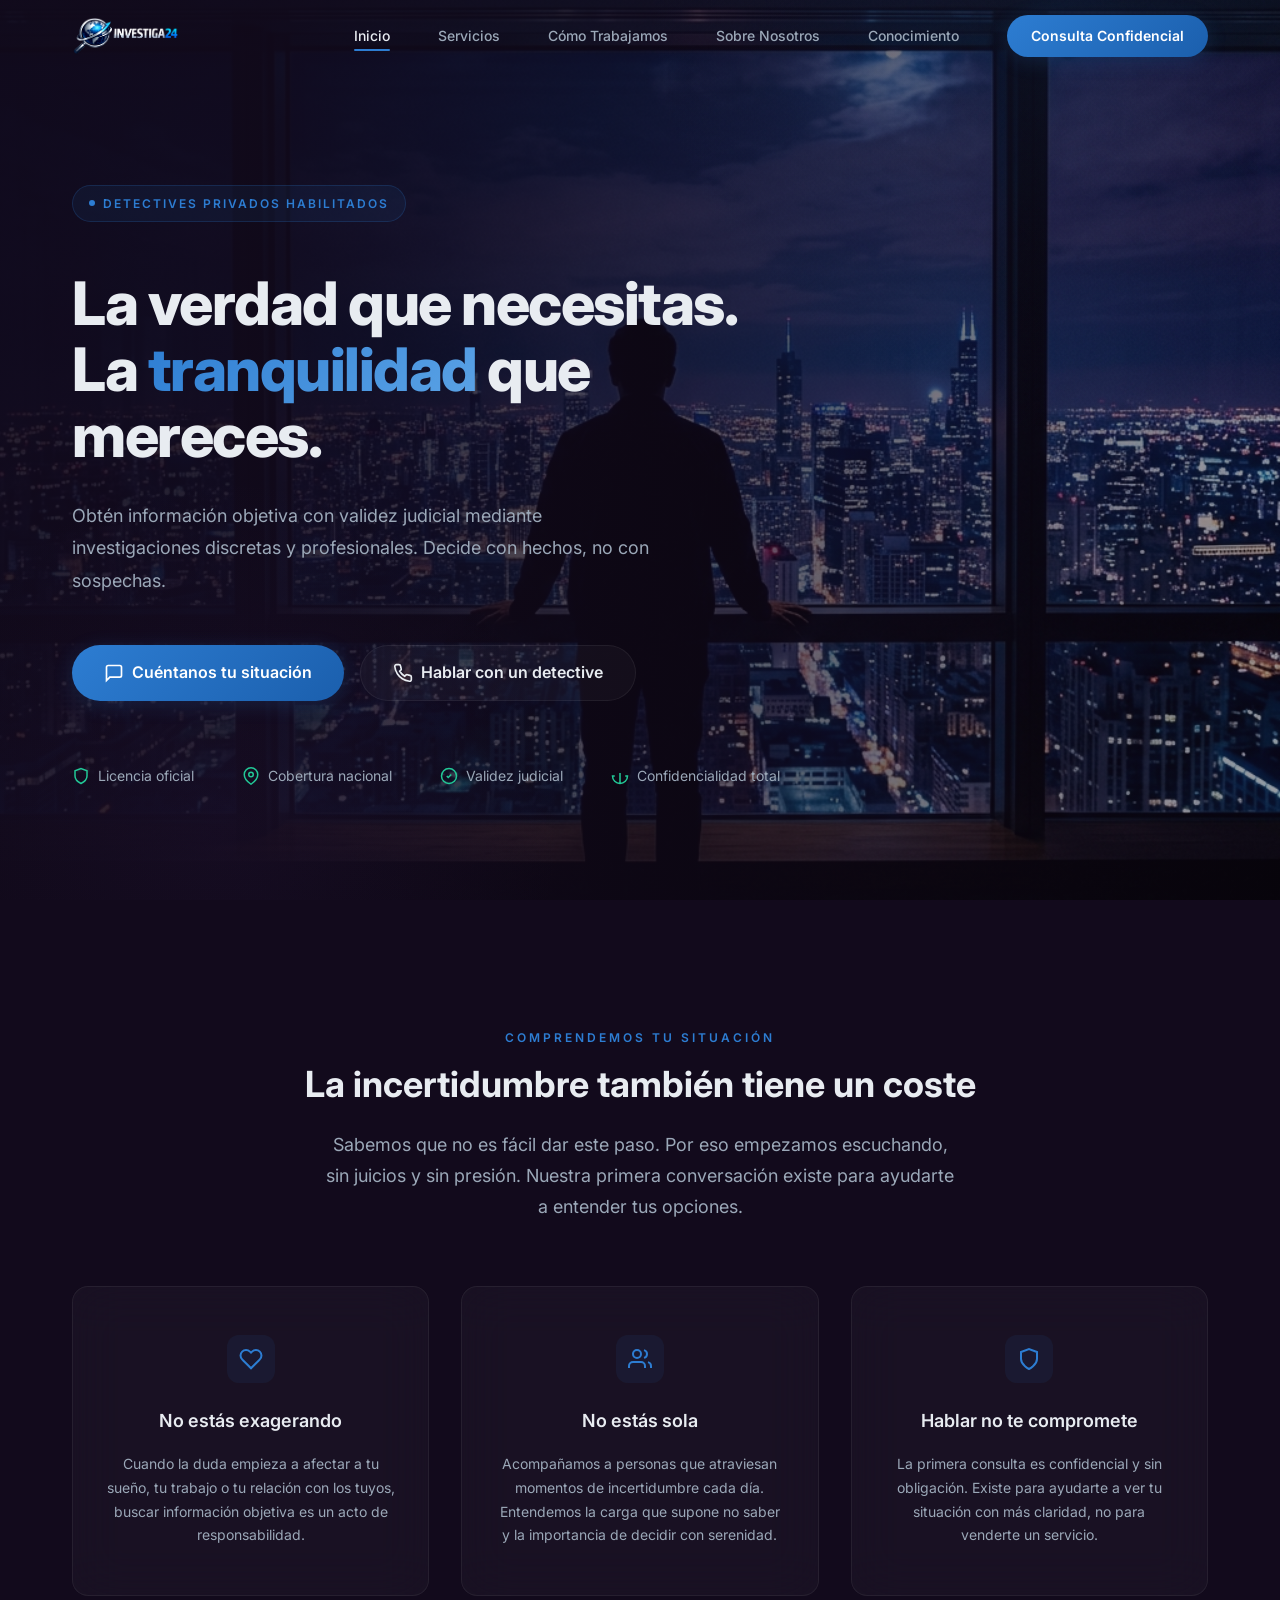
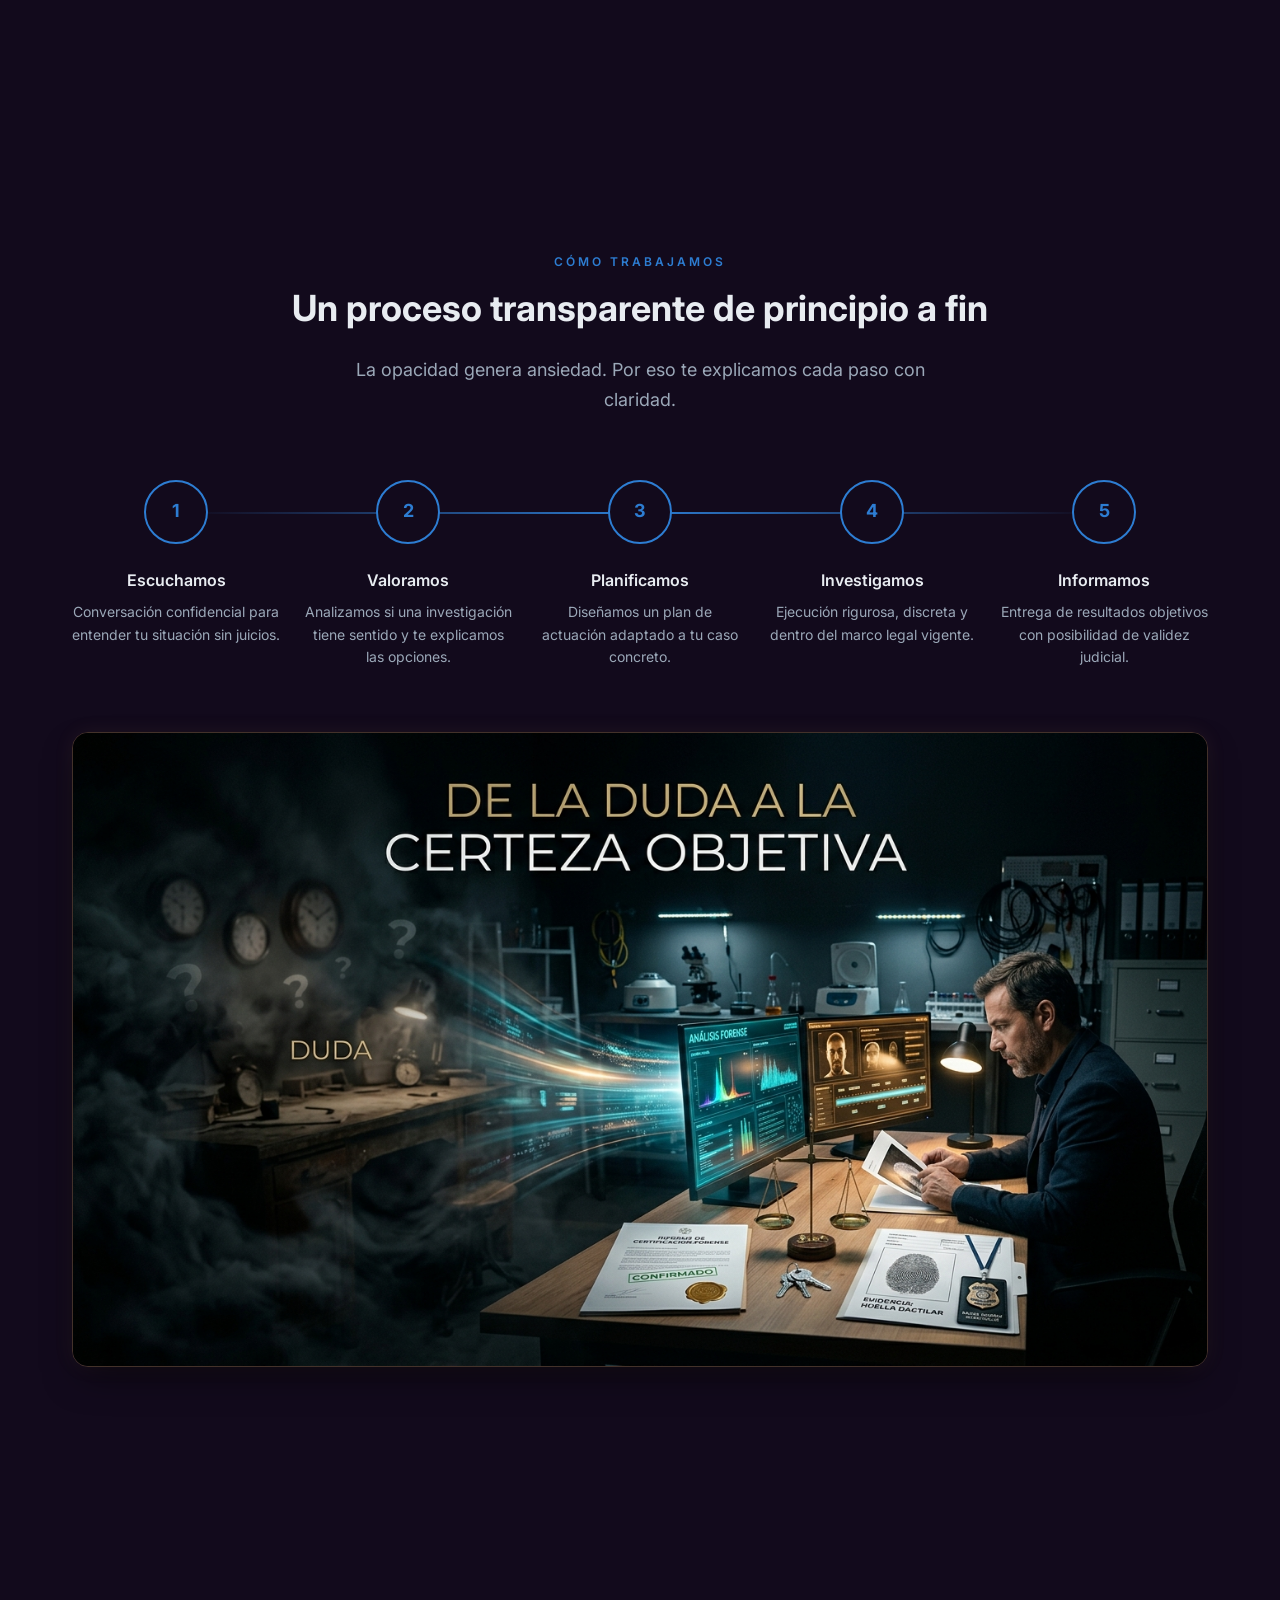
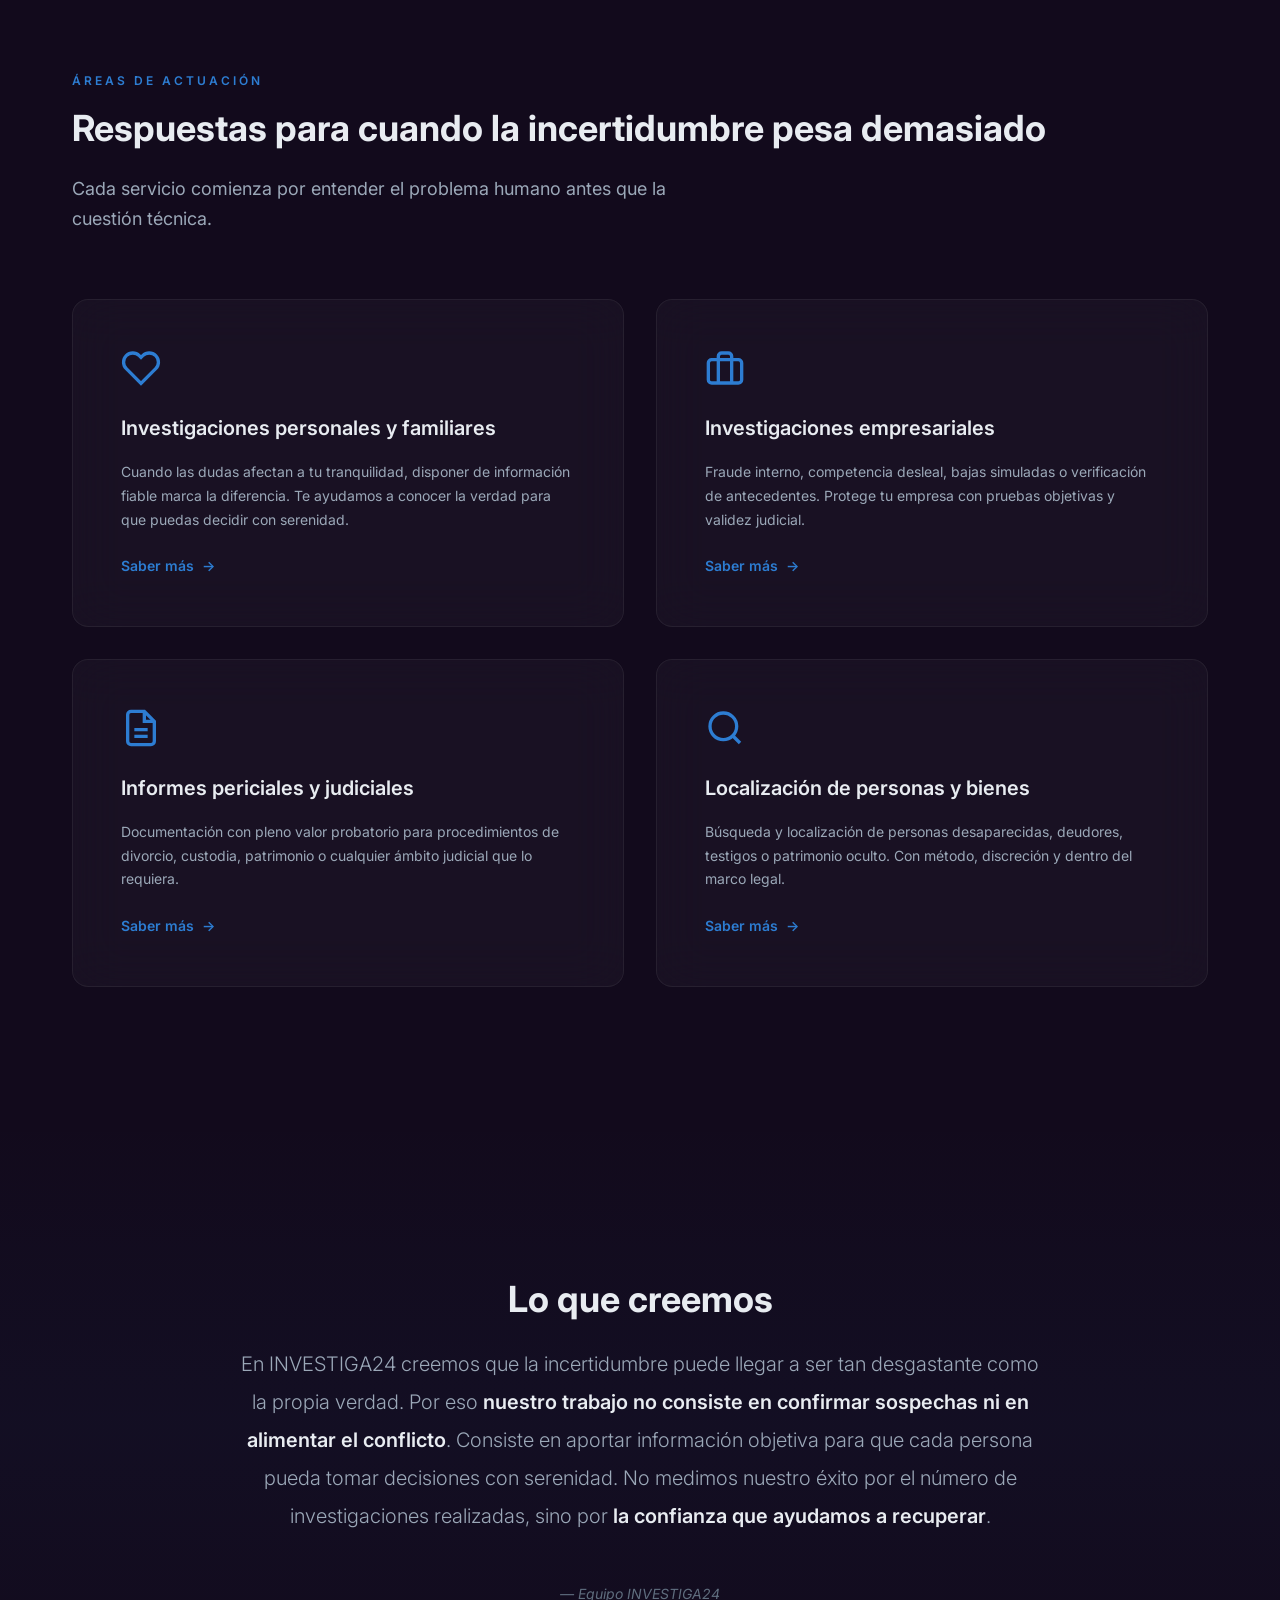
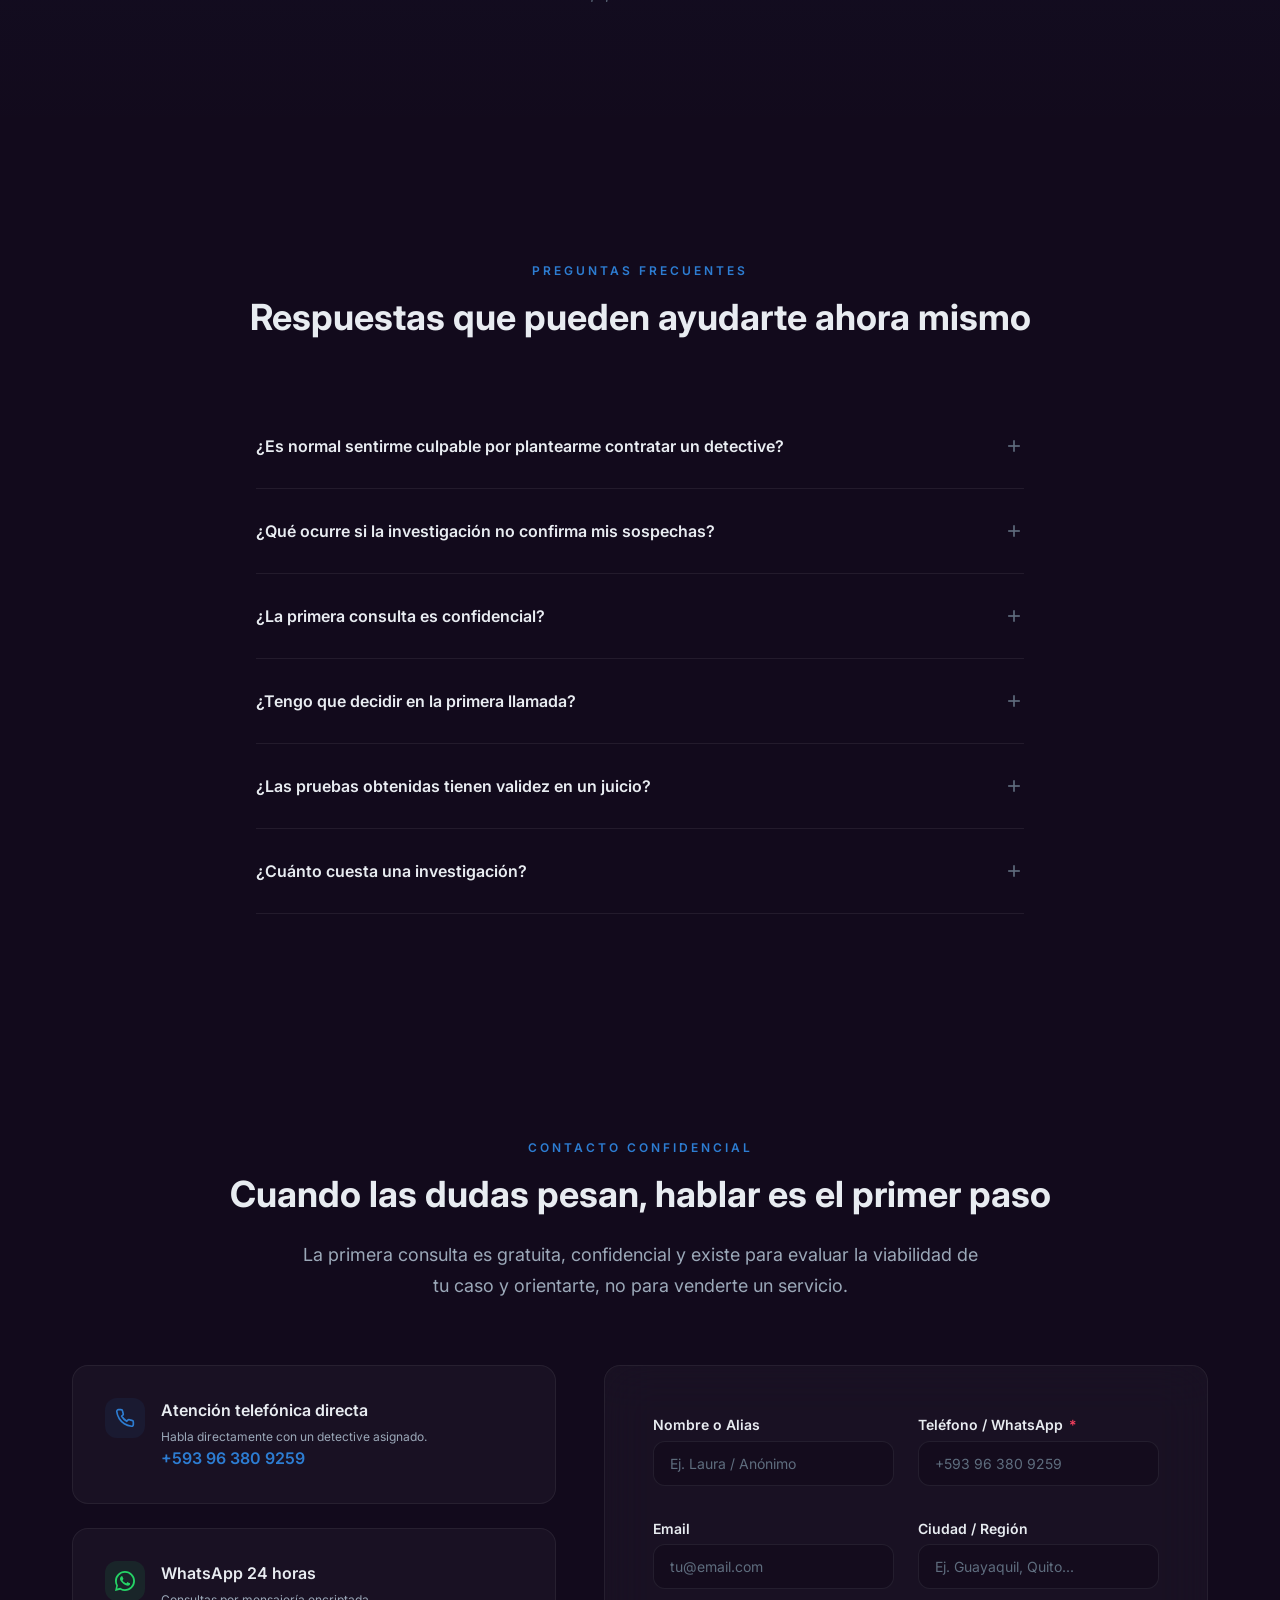
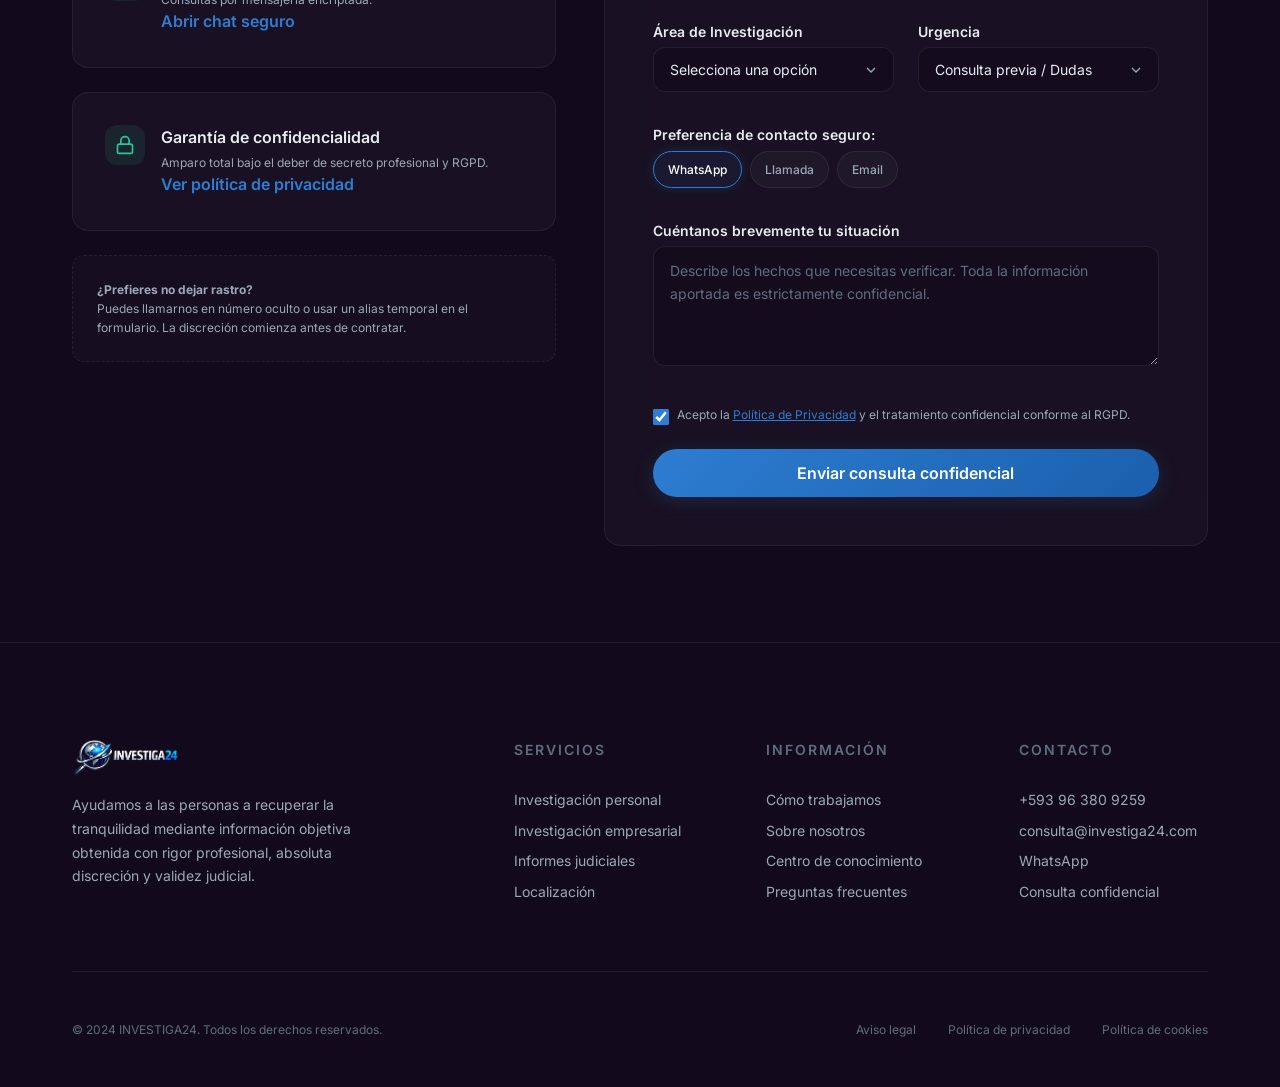
==== web/index.html @ b0eebc5e "feat: add high-end cinematic 3D infographics and showcase visuals in Spanish across all website sect" ====
<!DOCTYPE html>
<html lang="es">
<head>
  <meta charset="UTF-8">
  <meta name="viewport" content="width=device-width, initial-scale=1.0">
  <title>INVESTIGA24 — La verdad que necesitas. La tranquilidad que mereces.</title>
  <meta name="description" content="Detectives privados habilitados. Ayudamos a las personas a recuperar la tranquilidad mediante información objetiva, obtenida con rigor, discreción y validez judicial.">
  <meta name="keywords" content="detective privado, investigación privada, detectives España, pruebas judiciales, infidelidad, custodia">
  <meta property="og:title" content="INVESTIGA24 — Transformamos incertidumbre en certeza">
  <meta property="og:description" content="Detectives privados habilitados. Información objetiva con rigor, discreción y validez judicial.">
  <meta property="og:type" content="website">
  <meta property="og:url" content="https://investiga24.com">
  <link rel="canonical" href="https://investiga24.com">
  <link rel="stylesheet" href="css/style.css">
  <link rel="icon" type="image/svg+xml" href="data:image/svg+xml,<svg xmlns='http://www.w3.org/2000/svg' viewBox='0 0 100 100'><text y='.9em' font-size='90'>🔍</text></svg>">
</head>
<body>

  <!-- Navigation -->
  <nav class="nav" id="navbar">
    <div class="nav-inner">
      <a href="index.html" class="nav-logo" aria-label="INVESTIGA24 Inicio">
        <img src="img/logo-investiga24.png" alt="INVESTIGA24">
      </a>
      <div class="nav-links" id="navLinks">
        <a href="index.html" class="nav-link active">Inicio</a>
        <a href="servicios.html" class="nav-link">Servicios</a>
        <a href="como-trabajamos.html" class="nav-link">Cómo Trabajamos</a>
        <a href="sobre-nosotros.html" class="nav-link">Sobre Nosotros</a>
        <a href="conocimiento.html" class="nav-link">Conocimiento</a>
        <a href="consulta.html" class="btn btn-primary nav-cta">Consulta Confidencial</a>
      </div>
      <button class="nav-mobile-toggle" id="navToggle" aria-label="Abrir menú">
        <span></span><span></span><span></span>
      </button>
    </div>
  </nav>

  <!-- Hero -->
  <section class="hero" id="hero">
    <div class="hero-bg"></div>
    <div class="container">
      <div class="hero-content">
        <div class="hero-badge">
          <span class="hero-badge-dot"></span>
          Detectives Privados Habilitados
        </div>
        <h1>La verdad que necesitas.<br>La <span class="highlight">tranquilidad</span> que mereces.</h1>
        <p class="hero-subtitle">Obtén información objetiva con validez judicial mediante investigaciones discretas y profesionales. Decide con hechos, no con sospechas.</p>
        <div class="hero-actions">
          <a href="consulta.html" class="btn btn-primary" id="hero-cta-primary">
            <svg class="btn-icon" viewBox="0 0 24 24" fill="none" stroke="currentColor" stroke-width="2"><path d="M21 15a2 2 0 01-2 2H7l-4 4V5a2 2 0 012-2h14a2 2 0 012 2z"/></svg>
            Cuéntanos tu situación
          </a>
          <a href="tel:+593963809259" class="btn btn-secondary" id="hero-cta-phone">
            <svg class="btn-icon" viewBox="0 0 24 24" fill="none" stroke="currentColor" stroke-width="2"><path d="M22 16.92v3a2 2 0 01-2.18 2 19.79 19.79 0 01-8.63-3.07 19.5 19.5 0 01-6-6A19.79 19.79 0 012.12 4.18 2 2 0 014.11 2h3a2 2 0 012 1.72c.127.96.361 1.903.7 2.81a2 2 0 01-.45 2.11L8.09 9.91a16 16 0 006 6l1.27-1.27a2 2 0 012.11-.45c.907.339 1.85.573 2.81.7A2 2 0 0122 16.92z"/></svg>
            Hablar con un detective
          </a>
        </div>
        <div class="trust-bar">
          <div class="trust-item">
            <svg class="trust-icon" viewBox="0 0 24 24" fill="none" stroke="currentColor" stroke-width="2"><path d="M12 22s8-4 8-10V5l-8-3-8 3v7c0 6 8 10 8 10z"/></svg>
            Licencia oficial
          </div>
          <div class="trust-item">
            <svg class="trust-icon" viewBox="0 0 24 24" fill="none" stroke="currentColor" stroke-width="2"><path d="M21 10c0 7-9 13-9 13s-9-6-9-13a9 9 0 0118 0z"/><circle cx="12" cy="10" r="3"/></svg>
            Cobertura nacional
          </div>
          <div class="trust-item">
            <svg class="trust-icon" viewBox="0 0 24 24" fill="none" stroke="currentColor" stroke-width="2"><path d="M12 22c5.523 0 10-4.477 10-10S17.523 2 12 2 2 6.477 2 12s4.477 10 10 10z"/><path d="M9 12l2 2 4-4"/></svg>
            Validez judicial
          </div>
          <div class="trust-item">
            <svg class="trust-icon" viewBox="0 0 24 24" fill="none" stroke="currentColor" stroke-width="2"><path d="M12 22V8M5 12H2a10 10 0 0020 0h-3"/></svg>
            Confidencialidad total
          </div>
        </div>
      </div>
    </div>
  </section>

  <!-- Understanding Section — "Te entendemos" -->
  <section class="section" id="understanding">
    <div class="container text-center">
      <span class="section-label fade-in">Comprendemos tu situación</span>
      <h2 class="section-title fade-in">La incertidumbre también tiene un coste</h2>
      <p class="section-subtitle fade-in">Sabemos que no es fácil dar este paso. Por eso empezamos escuchando, sin juicios y sin presión. Nuestra primera conversación existe para ayudarte a entender tus opciones.</p>
      <div class="understanding-grid">
        <div class="glass-card understanding-card fade-in">
          <div class="card-icon">
            <svg width="24" height="24" viewBox="0 0 24 24" fill="none" stroke="currentColor" stroke-width="2"><path d="M20.84 4.61a5.5 5.5 0 00-7.78 0L12 5.67l-1.06-1.06a5.5 5.5 0 00-7.78 7.78l1.06 1.06L12 21.23l7.78-7.78 1.06-1.06a5.5 5.5 0 000-7.78z"/></svg>
          </div>
          <h3>No estás exagerando</h3>
          <p>Cuando la duda empieza a afectar a tu sueño, tu trabajo o tu relación con los tuyos, buscar información objetiva es un acto de responsabilidad.</p>
        </div>
        <div class="glass-card understanding-card fade-in">
          <div class="card-icon">
            <svg width="24" height="24" viewBox="0 0 24 24" fill="none" stroke="currentColor" stroke-width="2"><path d="M17 21v-2a4 4 0 00-4-4H5a4 4 0 00-4 4v2"/><circle cx="9" cy="7" r="4"/><path d="M23 21v-2a4 4 0 00-3-3.87M16 3.13a4 4 0 010 7.75"/></svg>
          </div>
          <h3>No estás sola</h3>
          <p>Acompañamos a personas que atraviesan momentos de incertidumbre cada día. Entendemos la carga que supone no saber y la importancia de decidir con serenidad.</p>
        </div>
        <div class="glass-card understanding-card fade-in">
          <div class="card-icon">
            <svg width="24" height="24" viewBox="0 0 24 24" fill="none" stroke="currentColor" stroke-width="2"><path d="M12 22s8-4 8-10V5l-8-3-8 3v7c0 6 8 10 8 10z"/></svg>
          </div>
          <h3>Hablar no te compromete</h3>
          <p>La primera consulta es confidencial y sin obligación. Existe para ayudarte a ver tu situación con más claridad, no para venderte un servicio.</p>
        </div>
      </div>
    </div>
  </section>

  <!-- Process Section -->
  <section class="section" id="proceso">
    <div class="container text-center">
      <span class="section-label fade-in">Cómo trabajamos</span>
      <h2 class="section-title fade-in">Un proceso transparente de principio a fin</h2>
      <p class="section-subtitle fade-in">La opacidad genera ansiedad. Por eso te explicamos cada paso con claridad.</p>
      <div class="process-steps">
        <div class="process-step fade-in">
          <div class="step-number">1</div>
          <h3>Escuchamos</h3>
          <p>Conversación confidencial para entender tu situación sin juicios.</p>
        </div>
        <div class="process-step fade-in">
          <div class="step-number">2</div>
          <h3>Valoramos</h3>
          <p>Analizamos si una investigación tiene sentido y te explicamos las opciones.</p>
        </div>
        <div class="process-step fade-in">
          <div class="step-number">3</div>
          <h3>Planificamos</h3>
          <p>Diseñamos un plan de actuación adaptado a tu caso concreto.</p>
        </div>
        <div class="process-step fade-in">
          <div class="step-number">4</div>
          <h3>Investigamos</h3>
          <p>Ejecución rigurosa, discreta y dentro del marco legal vigente.</p>
        </div>
        <div class="process-step fade-in">
          <div class="step-number">5</div>
          <h3>Informamos</h3>
          <p>Entrega de resultados objetivos con posibilidad de validez judicial.</p>
        </div>
      </div>

      <!-- Infografía Visual De la Duda a la Certeza Objetiva -->
      <div class="fade-in" style="margin-top: var(--space-3xl); text-align: center;">
        <img src="img/infografia-evidencia-objetiva.jpg" alt="De la Duda a la Certeza Objetiva - INVESTIGA24" class="img-showcase" loading="lazy">
      </div>
    </div>
  </section>

  <!-- Services Preview -->
  <section class="section" id="servicios-preview">
    <div class="container">
      <span class="section-label fade-in">Áreas de actuación</span>
      <h2 class="section-title fade-in">Respuestas para cuando la incertidumbre pesa demasiado</h2>
      <p class="section-subtitle fade-in">Cada servicio comienza por entender el problema humano antes que la cuestión técnica.</p>
      <div class="services-grid">
        <div class="glass-card service-card fade-in">
          <svg class="service-icon" viewBox="0 0 24 24" fill="none" stroke="currentColor" stroke-width="2"><path d="M20.84 4.61a5.5 5.5 0 00-7.78 0L12 5.67l-1.06-1.06a5.5 5.5 0 00-7.78 7.78l1.06 1.06L12 21.23l7.78-7.78 1.06-1.06a5.5 5.5 0 000-7.78z"/></svg>
          <h3>Investigaciones personales y familiares</h3>
          <p>Cuando las dudas afectan a tu tranquilidad, disponer de información fiable marca la diferencia. Te ayudamos a conocer la verdad para que puedas decidir con serenidad.</p>
          <a href="servicios.html#personal" class="service-link">Saber más <span>→</span></a>
        </div>
        <div class="glass-card service-card fade-in">
          <svg class="service-icon" viewBox="0 0 24 24" fill="none" stroke="currentColor" stroke-width="2"><rect x="2" y="7" width="20" height="14" rx="2" ry="2"/><path d="M16 21V5a2 2 0 00-2-2h-4a2 2 0 00-2 2v16"/></svg>
          <h3>Investigaciones empresariales</h3>
          <p>Fraude interno, competencia desleal, bajas simuladas o verificación de antecedentes. Protege tu empresa con pruebas objetivas y validez judicial.</p>
          <a href="servicios.html#empresarial" class="service-link">Saber más <span>→</span></a>
        </div>
        <div class="glass-card service-card fade-in">
          <svg class="service-icon" viewBox="0 0 24 24" fill="none" stroke="currentColor" stroke-width="2"><path d="M14 2H6a2 2 0 00-2 2v16a2 2 0 002 2h12a2 2 0 002-2V8z"/><polyline points="14 2 14 8 20 8"/><line x1="16" y1="13" x2="8" y2="13"/><line x1="16" y1="17" x2="8" y2="17"/></svg>
          <h3>Informes periciales y judiciales</h3>
          <p>Documentación con pleno valor probatorio para procedimientos de divorcio, custodia, patrimonio o cualquier ámbito judicial que lo requiera.</p>
          <a href="servicios.html#judicial" class="service-link">Saber más <span>→</span></a>
        </div>
        <div class="glass-card service-card fade-in">
          <svg class="service-icon" viewBox="0 0 24 24" fill="none" stroke="currentColor" stroke-width="2"><circle cx="11" cy="11" r="8"/><path d="M21 21l-4.35-4.35"/></svg>
          <h3>Localización de personas y bienes</h3>
          <p>Búsqueda y localización de personas desaparecidas, deudores, testigos o patrimonio oculto. Con método, discreción y dentro del marco legal.</p>
          <a href="servicios.html#localizacion" class="service-link">Saber más <span>→</span></a>
        </div>
      </div>
    </div>
  </section>

  <!-- Manifesto -->
  <section class="section manifesto" id="manifiesto">
    <div class="container text-center">
      <span class="section-label fade-in">Nuestro compromiso</span>
      <h2 class="section-title fade-in">Lo que creemos</h2>

      <!-- IMAGE PLACEHOLDER: Manifesto background texture / quote visual
           Sugerencia: Imagen abstracta oscura con textura de ciudad / luz de ventana
           o detalle macro de un reloj, papeles, lupa. Efecto blur o muy oscuro.
           Tamaño: 1200 × 400 px — Formato: WebP (calidad 80, overlay negro 60%)
           Ubicación: /web/img/manifesto-bg.webp — se usaría como background-image -->

      <blockquote class="manifesto-text fade-in">
        En INVESTIGA24 creemos que la incertidumbre puede llegar a ser tan desgastante como la propia verdad. Por eso <strong>nuestro trabajo no consiste en confirmar sospechas ni en alimentar el conflicto</strong>. Consiste en aportar información objetiva para que cada persona pueda tomar decisiones con serenidad. No medimos nuestro éxito por el número de investigaciones realizadas, sino por <strong>la confianza que ayudamos a recuperar</strong>.
      </blockquote>
      <p class="manifesto-signature fade-in">— Equipo INVESTIGA24</p>
    </div>
  </section>

  <!-- FAQ -->
  <section class="section" id="faq">
    <div class="container text-center">
      <span class="section-label fade-in">Preguntas frecuentes</span>
      <h2 class="section-title fade-in">Respuestas que pueden ayudarte ahora mismo</h2>
      <div class="faq-list">
        <div class="faq-item fade-in">
          <button class="faq-question" id="faq-1">¿Es normal sentirme culpable por plantearme contratar un detective?
            <svg class="faq-icon" viewBox="0 0 24 24" fill="none" stroke="currentColor" stroke-width="2"><line x1="12" y1="5" x2="12" y2="19"/><line x1="5" y1="12" x2="19" y2="12"/></svg>
          </button>
          <div class="faq-answer"><div class="faq-answer-inner">Es completamente natural. Muchas personas pasan por ese proceso. Buscar información profesional cuando la incertidumbre afecta a tu bienestar no es invadir la privacidad de nadie. Es un acto de responsabilidad hacia ti y hacia las decisiones que puedas necesitar tomar.</div></div>
        </div>
        <div class="faq-item fade-in">
          <button class="faq-question" id="faq-2">¿Qué ocurre si la investigación no confirma mis sospechas?
            <svg class="faq-icon" viewBox="0 0 24 24" fill="none" stroke="currentColor" stroke-width="2"><line x1="12" y1="5" x2="12" y2="19"/><line x1="5" y1="12" x2="19" y2="12"/></svg>
          </button>
          <div class="faq-answer"><div class="faq-answer-inner">Nuestro objetivo no es confirmar una hipótesis, sino aportar información objetiva. Si la investigación concluye que no existen indicios, eso también es un resultado valioso: te permite recuperar la tranquilidad y tomar decisiones con más claridad.</div></div>
        </div>
        <div class="faq-item fade-in">
          <button class="faq-question" id="faq-3">¿La primera consulta es confidencial?
            <svg class="faq-icon" viewBox="0 0 24 24" fill="none" stroke="currentColor" stroke-width="2"><line x1="12" y1="5" x2="12" y2="19"/><line x1="5" y1="12" x2="19" y2="12"/></svg>
          </button>
          <div class="faq-answer"><div class="faq-answer-inner">Absolutamente. La discreción comienza desde la primera conversación. Todo lo que compartas con nosotros está protegido por nuestro deber de confidencialidad profesional. No necesitas dar tu nombre real en la primera llamada si no lo deseas.</div></div>
        </div>
        <div class="faq-item fade-in">
          <button class="faq-question" id="faq-4">¿Tengo que decidir en la primera llamada?
            <svg class="faq-icon" viewBox="0 0 24 24" fill="none" stroke="currentColor" stroke-width="2"><line x1="12" y1="5" x2="12" y2="19"/><line x1="5" y1="12" x2="19" y2="12"/></svg>
          </button>
          <div class="faq-answer"><div class="faq-answer-inner">No. La consulta inicial existe para ayudarte a entender tus opciones, no para presionarte. Tómate el tiempo que necesites. Si surgen nuevas dudas después, la consulta sigue abierta.</div></div>
        </div>
        <div class="faq-item fade-in">
          <button class="faq-question" id="faq-5">¿Las pruebas obtenidas tienen validez en un juicio?
            <svg class="faq-icon" viewBox="0 0 24 24" fill="none" stroke="currentColor" stroke-width="2"><line x1="12" y1="5" x2="12" y2="19"/><line x1="5" y1="12" x2="19" y2="12"/></svg>
          </button>
          <div class="faq-answer"><div class="faq-answer-inner">Sí. Trabajamos dentro del marco legal vigente y nuestros informes están diseñados para ser aportados como prueba en procedimientos judiciales de divorcio, custodia, laborales u otros ámbitos cuando el caso lo requiera.</div></div>
        </div>
        <div class="faq-item fade-in">
          <button class="faq-question" id="faq-6">¿Cuánto cuesta una investigación?
            <svg class="faq-icon" viewBox="0 0 24 24" fill="none" stroke="currentColor" stroke-width="2"><line x1="12" y1="5" x2="12" y2="19"/><line x1="5" y1="12" x2="19" y2="12"/></svg>
          </button>
          <div class="faq-answer"><div class="faq-answer-inner">Cada caso es diferente. El coste depende de la complejidad, la duración estimada y los recursos necesarios. En la consulta inicial te explicamos con transparencia cómo se estructura la inversión para que puedas valorar tus opciones sin compromiso.</div></div>
        </div>
      </div>
    </div>
  </section>

  <!-- Sección de Contacto y Consulta Directa -->
  <section class="section" id="contacto" style="padding-top: var(--space-4xl); padding-bottom: var(--space-4xl);">
    <div class="container">
      <div class="text-center" style="margin-bottom: var(--space-3xl);">
        <span class="section-label fade-in">Contacto confidencial</span>
        <h2 class="section-title fade-in">Cuando las dudas pesan, hablar es el primer paso</h2>
        <p class="section-subtitle fade-in" style="margin: 0 auto; max-width: 680px;">
          La primera consulta es gratuita, confidencial y existe para evaluar la viabilidad de tu caso y orientarte, no para venderte un servicio.
        </p>
      </div>

      <div class="contact-grid-section fade-in">
        
        <!-- Panel Izquierdo: Vías Rápidas e Información -->
        <div class="contact-info-panel">
          
          <div class="contact-info-card">
            <div class="contact-info-icon">
              <svg viewBox="0 0 24 24" fill="none" stroke="currentColor" stroke-width="2"><path d="M22 16.92v3a2 2 0 01-2.18 2 19.79 19.79 0 01-8.63-3.07 19.5 19.5 0 01-6-6A19.79 19.79 0 012.12 4.18 2 2 0 014.11 2h3a2 2 0 012 1.72c.127.96.361 1.903.7 2.81a2 2 0 01-.45 2.11L8.09 9.91a16 16 0 006 6l1.27-1.27a2 2 0 012.11-.45c.907.339 1.85.573 2.81.7A2 2 0 0122 16.92z"/></svg>
            </div>
            <div class="contact-info-content">
              <h4>Atención telefónica directa</h4>
              <p>Habla directamente con un detective asignado.</p>
              <a href="tel:+593963809259">+593 96 380 9259</a>
            </div>
          </div>

          <div class="contact-info-card">
            <div class="contact-info-icon" style="background: rgba(37, 211, 102, 0.1); color: #25d366;">
              <svg viewBox="0 0 24 24" fill="currentColor"><path d="M17.472 14.382c-.297-.149-1.758-.867-2.03-.967-.273-.099-.471-.148-.67.15-.197.297-.767.966-.94 1.164-.173.199-.347.223-.644.075-.297-.15-1.255-.463-2.39-1.475-.883-.788-1.48-1.761-1.653-2.059-.173-.297-.018-.458.13-.606.134-.133.298-.347.446-.52.149-.174.198-.298.298-.497.099-.198.05-.371-.025-.52-.075-.149-.669-1.612-.916-2.207-.242-.579-.487-.5-.669-.51-.173-.008-.371-.01-.57-.01-.198 0-.52.074-.792.372-.272.297-1.04 1.016-1.04 2.479 0 1.462 1.065 2.875 1.213 3.074.149.198 2.096 3.2 5.077 4.487.709.306 1.262.489 1.694.625.712.227 1.36.195 1.871.118.571-.085 1.758-.719 2.006-1.413.248-.694.248-1.289.173-1.413-.074-.124-.272-.198-.57-.347z"/><path d="M12 0C5.373 0 0 5.373 0 12c0 2.11.553 4.09 1.518 5.81L0 24l6.34-1.49A11.94 11.94 0 0012 24c6.627 0 12-5.373 12-12S18.627 0 12 0zm0 21.82a9.8 9.8 0 01-5.24-1.51l-.37-.22-3.77.89.95-3.64-.25-.39A9.79 9.79 0 012.18 12 9.82 9.82 0 0112 2.18 9.82 9.82 0 0121.82 12 9.82 9.82 0 0112 21.82z"/></svg>
            </div>
            <div class="contact-info-content">
              <h4>WhatsApp 24 horas</h4>
              <p>Consultas por mensajería encriptada.</p>
              <a href="https://wa.me/593963809259" target="_blank" rel="noopener">Abrir chat seguro</a>
            </div>
          </div>

          <div class="contact-info-card">
            <div class="contact-info-icon" style="background: var(--color-serenity-subtle); color: var(--color-serenity);">
              <svg viewBox="0 0 24 24" fill="none" stroke="currentColor" stroke-width="2"><rect x="3" y="11" width="18" height="11" rx="2" ry="2"/><path d="M7 11V7a5 5 0 0110 0v4"/></svg>
            </div>
            <div class="contact-info-content">
              <h4>Garantía de confidencialidad</h4>
              <p>Amparo total bajo el deber de secreto profesional y RGPD.</p>
              <a href="privacidad.html">Ver política de privacidad</a>
            </div>
          </div>

          <div style="padding: var(--space-lg); background: rgba(255, 255, 255, 0.02); border: 1px dashed var(--color-border); border-radius: var(--radius-md); font-size: var(--font-size-xs); color: var(--color-text-secondary); line-height: 1.6;">
            <strong>¿Prefieres no dejar rastro?</strong><br>
            Puedes llamarnos en número oculto o usar un alias temporal en el formulario. La discreción comienza antes de contratar.
          </div>
        </div>

        <!-- Panel Derecho: Formulario Estructurado -->
        <div>
          <form class="glass-card consult-form" id="homeConsultForm" data-origen="Home Page" style="padding: var(--space-2xl);">
            
            <div class="form-grid">
              <div class="form-group">
                <label class="form-label" for="home_nombre">Nombre o Alias</label>
                <input class="form-input" type="text" id="home_nombre" name="nombre" placeholder="Ej. Laura / Anónimo" autocomplete="given-name">
              </div>
              <div class="form-group">
                <label class="form-label" for="home_telefono">Teléfono / WhatsApp <span class="required-dot">*</span></label>
                <input class="form-input" type="tel" id="home_telefono" name="telefono" placeholder="+593 96 380 9259" autocomplete="tel">
              </div>
            </div>

            <div class="form-grid">
              <div class="form-group">
                <label class="form-label" for="home_email">Email</label>
                <input class="form-input" type="email" id="home_email" name="email" placeholder="tu@email.com" autocomplete="email">
              </div>
              <div class="form-group">
                <label class="form-label" for="home_ubicacion">Ciudad / Región</label>
                <input class="form-input" type="text" id="home_ubicacion" name="ubicacion" placeholder="Ej. Guayaquil, Quito...">
              </div>
            </div>

            <div class="form-grid">
              <div class="form-group">
                <label class="form-label" for="home_tipo">Área de Investigación</label>
                <select class="form-select" id="home_tipo" name="tipo">
                  <option value="" disabled selected>Selecciona una opción</option>
                  <option value="personal">Investigación personal y familiar</option>
                  <option value="custodia">Custodia de menores / Régimen de visitas</option>
                  <option value="patrimonio">Investigación patrimonial y divorcios</option>
                  <option value="empresarial">Investigación empresarial y fraude</option>
                  <option value="bajas">Bajas laborales simuladas</option>
                  <option value="competencia">Competencia desleal / Fuga de info</option>
                  <option value="judicial">Informes periciales judiciales</option>
                  <option value="localizacion">Localización de personas / bienes</option>
                  <option value="otro">Otra consulta / No estoy seguro/a</option>
                </select>
              </div>
              <div class="form-group">
                <label class="form-label" for="home_urgencia">Urgencia</label>
                <select class="form-select" id="home_urgencia" name="urgencia">
                  <option value="consulta" selected>Consulta previa / Dudas</option>
                  <option value="proximos_dias">Próximos días</option>
                  <option value="inmediata">Urgente (24-48h)</option>
                </select>
              </div>
            </div>

            <div class="form-group">
              <label class="form-label">Preferencia de contacto seguro:</label>
              <div class="form-pills-container">
                <label>
                  <input type="radio" name="preferencia" value="whatsapp" class="form-pill-input" checked>
                  <span class="form-pill-label">WhatsApp</span>
                </label>
                <label>
                  <input type="radio" name="preferencia" value="llamada" class="form-pill-input">
                  <span class="form-pill-label">Llamada</span>
                </label>
                <label>
                  <input type="radio" name="preferencia" value="email" class="form-pill-input">
                  <span class="form-pill-label">Email</span>
                </label>
              </div>
            </div>

            <div class="form-group">
              <label class="form-label" for="home_mensaje">Cuéntanos brevemente tu situación</label>
              <textarea class="form-textarea" id="home_mensaje" name="mensaje" rows="3" placeholder="Describe los hechos que necesitas verificar. Toda la información aportada es estrictamente confidencial."></textarea>
            </div>

            <div class="form-checkbox-group">
              <input type="checkbox" id="home_privacidad" name="privacidad" class="form-checkbox" required checked>
              <label for="home_privacidad" class="form-checkbox-text">
                Acepto la <a href="privacidad.html" target="_blank">Política de Privacidad</a> y el tratamiento confidencial conforme al RGPD.
              </label>
            </div>

            <button type="submit" class="btn btn-primary" style="width: 100%; padding: 14px; font-size: var(--font-size-base);">
              Enviar consulta confidencial
            </button>
          </form>
        </div>

      </div>
    </div>
  </section>

  <!-- Footer -->
  <footer class="footer" id="footer">
    <div class="container">
      <div class="footer-grid">
        <div class="footer-brand">
          <a href="index.html" class="nav-logo"><img src="img/logo-investiga24.png" alt="INVESTIGA24"></a>
          <p>Ayudamos a las personas a recuperar la tranquilidad mediante información objetiva obtenida con rigor profesional, absoluta discreción y validez judicial.</p>
        </div>
        <div class="footer-col">
          <h4>Servicios</h4>
          <a href="servicios.html#personal">Investigación personal</a>
          <a href="servicios.html#empresarial">Investigación empresarial</a>
          <a href="servicios.html#judicial">Informes judiciales</a>
          <a href="servicios.html#localizacion">Localización</a>
        </div>
        <div class="footer-col">
          <h4>Información</h4>
          <a href="como-trabajamos.html">Cómo trabajamos</a>
          <a href="sobre-nosotros.html">Sobre nosotros</a>
          <a href="conocimiento.html">Centro de conocimiento</a>
          <a href="index.html#faq">Preguntas frecuentes</a>
        </div>
        <div class="footer-col">
          <h4>Contacto</h4>
          <a href="tel:+593963809259">+593 96 380 9259</a>
          <a href="mailto:consulta@investiga24.com">consulta@investiga24.com</a>
          <a href="https://wa.me/593963809259" target="_blank" rel="noopener">WhatsApp</a>
          <a href="consulta.html">Consulta confidencial</a>
        </div>
      </div>
      <div class="footer-bottom">
        <p>&copy; 2024 INVESTIGA24. Todos los derechos reservados.</p>
        <div class="footer-legal">
          <a href="aviso-legal.html">Aviso legal</a>
          <a href="privacidad.html">Política de privacidad</a>
          <a href="cookies.html">Política de cookies</a>
        </div>
      </div>
    </div>
  </footer>

  <script src="js/main.js"></script>
</body>
</html>
---- web/css/style.css ----
/* ============================================
   INVESTIGA24 — Design System
   "Transformamos incertidumbre en certeza"
   Palette aligned with brand logo
   ============================================ */

/* --- Google Fonts --- */
@import url('https://fonts.googleapis.com/css2?family=Inter:wght@300;400;500;600;700;800&display=swap');

/* --- Design Tokens --- */
:root {
  /* Primary palette — Logo purple-navy */
  --color-bg: #120a1c;
  --color-bg-elevated: #1a1028;
  --color-bg-card: rgba(26, 16, 40, 0.7);
  --color-bg-glass: rgba(26, 16, 40, 0.45);
  --color-surface: #221538;
  --color-surface-hover: #2e1f4a;
  --color-border: rgba(255, 255, 255, 0.07);
  --color-border-hover: rgba(255, 255, 255, 0.14);

  /* Text — Chrome/silver to match logo metallic */
  --color-text-primary: #e8ecf1;
  --color-text-secondary: #9ba8b8;
  --color-text-muted: #5f6d7e;

  /* Accent — Logo blue (the "24" color) */
  --color-accent: #2d7dd2;
  --color-accent-hover: #3a8ee3;
  --color-accent-glow: rgba(45, 125, 210, 0.18);
  --color-accent-subtle: rgba(45, 125, 210, 0.08);

  /* Chrome/silver for highlights */
  --color-chrome: #b0bec5;
  --color-chrome-subtle: rgba(176, 190, 197, 0.08);

  /* Trust blue — logo globe */
  --color-trust: #1b4f8a;
  --color-trust-subtle: rgba(27, 79, 138, 0.12);

  /* Serenity — confirmation green */
  --color-serenity: #22c997;
  --color-serenity-subtle: rgba(34, 201, 151, 0.1);

  /* Glassmorphism — purple tint */
  --glass-bg: rgba(255, 255, 255, 0.03);
  --glass-border: rgba(255, 255, 255, 0.06);
  --glass-blur: 24px;

  /* Typography */
  --font-family: 'Inter', -apple-system, BlinkMacSystemFont, 'Segoe UI', sans-serif;
  --font-size-xs: 0.75rem;
  --font-size-sm: 0.875rem;
  --font-size-base: 1rem;
  --font-size-lg: 1.125rem;
  --font-size-xl: 1.25rem;
  --font-size-2xl: 1.5rem;
  --font-size-3xl: 1.875rem;
  --font-size-4xl: 2.25rem;
  --font-size-5xl: 3rem;
  --font-size-6xl: 3.75rem;

  /* Spacing */
  --space-xs: 0.25rem;
  --space-sm: 0.5rem;
  --space-md: 1rem;
  --space-lg: 1.5rem;
  --space-xl: 2rem;
  --space-2xl: 3rem;
  --space-3xl: 4rem;
  --space-4xl: 6rem;
  --space-5xl: 8rem;

  /* Borders */
  --radius-sm: 8px;
  --radius-md: 12px;
  --radius-lg: 16px;
  --radius-xl: 24px;
  --radius-full: 9999px;

  /* Shadows — purple-tinted */
  --shadow-sm: 0 1px 2px rgba(10, 5, 20, 0.4);
  --shadow-md: 0 4px 12px rgba(10, 5, 20, 0.5);
  --shadow-lg: 0 8px 32px rgba(10, 5, 20, 0.6);
  --shadow-glow: 0 0 40px var(--color-accent-glow);

  /* Transitions */
  --transition-fast: 150ms ease;
  --transition-base: 250ms ease;
  --transition-slow: 400ms ease;
  --transition-spring: 500ms cubic-bezier(0.34, 1.56, 0.64, 1);

  /* Layout */
  --max-width: 1200px;
  --nav-height: 72px;
}

/* --- Reset --- */
*,
*::before,
*::after {
  margin: 0;
  padding: 0;
  box-sizing: border-box;
}

html {
  scroll-behavior: smooth;
  -webkit-font-smoothing: antialiased;
  -moz-osx-font-smoothing: grayscale;
}

body {
  font-family: var(--font-family);
  font-size: var(--font-size-base);
  line-height: 1.6;
  color: var(--color-text-primary);
  background-color: var(--color-bg);
  overflow-x: hidden;
}

a {
  color: inherit;
  text-decoration: none;
}

img {
  max-width: 100%;
  height: auto;
  display: block;
}

ul, ol {
  list-style: none;
}

button {
  font-family: inherit;
  cursor: pointer;
  border: none;
  background: none;
}

/* --- Utility Classes --- */
.container {
  width: 100%;
  max-width: var(--max-width);
  margin: 0 auto;
  padding: 0 var(--space-xl);
}

.section {
  padding: var(--space-5xl) 0;
  position: relative;
}

.section-label {
  font-size: var(--font-size-xs);
  font-weight: 600;
  text-transform: uppercase;
  letter-spacing: 3px;
  color: var(--color-accent);
  margin-bottom: var(--space-md);
  display: block;
}

.section-title {
  font-size: var(--font-size-4xl);
  font-weight: 700;
  line-height: 1.2;
  margin-bottom: var(--space-lg);
  color: var(--color-text-primary);
}

.section-subtitle {
  font-size: var(--font-size-lg);
  color: var(--color-text-secondary);
  max-width: 640px;
  line-height: 1.7;
}

.text-center {
  text-align: center;
}

.text-center .section-subtitle {
  margin-left: auto;
  margin-right: auto;
}

.sr-only {
  position: absolute;
  width: 1px;
  height: 1px;
  overflow: hidden;
  clip: rect(0, 0, 0, 0);
  white-space: nowrap;
  border: 0;
}

/* --- Glass Card --- */
.glass-card {
  background: var(--glass-bg);
  backdrop-filter: blur(var(--glass-blur));
  -webkit-backdrop-filter: blur(var(--glass-blur));
  border: 1px solid var(--glass-border);
  border-radius: var(--radius-lg);
  padding: var(--space-2xl);
  transition: all var(--transition-base);
}

.glass-card:hover {
  border-color: var(--color-border-hover);
  background: rgba(255, 255, 255, 0.06);
  transform: translateY(-2px);
}

/* --- Buttons --- */
.btn {
  display: inline-flex;
  align-items: center;
  justify-content: center;
  gap: var(--space-sm);
  padding: 14px 32px;
  font-size: var(--font-size-base);
  font-weight: 600;
  border-radius: var(--radius-full);
  transition: all var(--transition-base);
  position: relative;
  overflow: hidden;
  white-space: nowrap;
}

.btn-primary {
  background: linear-gradient(135deg, var(--color-accent), #1b5fad);
  color: #fff;
  box-shadow: 0 4px 20px var(--color-accent-glow);
}

.btn-primary:hover {
  transform: translateY(-2px);
  box-shadow: 0 8px 32px rgba(45, 125, 210, 0.35);
}

.btn-secondary {
  background: var(--glass-bg);
  color: var(--color-text-primary);
  border: 1px solid var(--glass-border);
  backdrop-filter: blur(10px);
}

.btn-secondary:hover {
  background: rgba(255, 255, 255, 0.08);
  border-color: var(--color-border-hover);
  transform: translateY(-2px);
}

.btn-icon {
  width: 20px;
  height: 20px;
}

/* --- Navigation --- */
.nav {
  position: fixed;
  top: 0;
  left: 0;
  right: 0;
  height: var(--nav-height);
  z-index: 1000;
  transition: all var(--transition-base);
}

.nav.scrolled {
  background: rgba(18, 10, 28, 0.92);
  backdrop-filter: blur(24px);
  -webkit-backdrop-filter: blur(24px);
  border-bottom: 1px solid var(--color-border);
}

.nav-inner {
  display: flex;
  align-items: center;
  justify-content: space-between;
  height: 100%;
  max-width: var(--max-width);
  margin: 0 auto;
  padding: 0 var(--space-xl);
}

.nav-logo {
  font-size: var(--font-size-xl);
  font-weight: 800;
  letter-spacing: -0.5px;
  color: var(--color-text-primary);
  display: flex;
  align-items: center;
  gap: var(--space-sm);
}

.nav-logo img {
  height: 38px;
  width: auto;
  mix-blend-mode: lighten;
  filter: brightness(1.15) contrast(1.1);
  transition: opacity var(--transition-base);
}

.nav-logo:hover img {
  opacity: 0.85;
}

.nav-logo span {
  color: var(--color-accent);
  font-weight: 800;
}

.nav-links {
  display: flex;
  align-items: center;
  gap: var(--space-2xl);
}

.nav-link {
  font-size: var(--font-size-sm);
  font-weight: 500;
  color: var(--color-text-secondary);
  transition: color var(--transition-fast);
  position: relative;
}

.nav-link:hover,
.nav-link.active {
  color: var(--color-text-primary);
}

.nav-link::after {
  content: '';
  position: absolute;
  bottom: -4px;
  left: 0;
  width: 0;
  height: 2px;
  background: var(--color-accent);
  border-radius: 1px;
  transition: width var(--transition-base);
}

.nav-link:hover::after,
.nav-link.active::after {
  width: 100%;
}

.nav-cta {
  padding: 10px 24px;
  font-size: var(--font-size-sm);
}

.nav-mobile-toggle {
  display: none;
  flex-direction: column;
  gap: 5px;
  padding: 8px;
  cursor: pointer;
}

.nav-mobile-toggle span {
  display: block;
  width: 22px;
  height: 2px;
  background: var(--color-text-primary);
  border-radius: 2px;
  transition: all var(--transition-base);
}

/* --- Hero Section --- */
.hero {
  min-height: 100vh;
  display: flex;
  align-items: center;
  padding-top: var(--nav-height);
  position: relative;
  overflow: hidden;
}

.hero-bg {
  position: absolute;
  inset: 0;
  z-index: -1;
  background-image: linear-gradient(to right, rgba(18, 10, 28, 0.9) 20%, rgba(18, 10, 28, 0.4) 100%), url('../img/hero-bg.png');
  background-size: cover;
  background-position: center;
}

.hero-bg::before {
  content: '';
  position: absolute;
  top: -50%;
  right: -20%;
  width: 900px;
  height: 900px;
  background: radial-gradient(circle, rgba(45, 125, 210, 0.08) 0%, rgba(27, 79, 138, 0.03) 40%, transparent 70%);
  border-radius: 50%;
  animation: heroGlow 8s ease-in-out infinite alternate;
}

.hero-bg::after {
  content: '';
  position: absolute;
  bottom: -30%;
  left: -10%;
  width: 700px;
  height: 700px;
  background: radial-gradient(circle, rgba(100, 60, 160, 0.06) 0%, transparent 70%);
  border-radius: 50%;
  animation: heroGlow 10s ease-in-out infinite alternate-reverse;
}

@keyframes heroGlow {
  0% { transform: scale(1) translate(0, 0); opacity: 0.5; }
  100% { transform: scale(1.15) translate(20px, -20px); opacity: 1; }
}

.hero-content {
  max-width: 720px;
}

/* --- Image Placeholders --- */
.img-placeholder {
  width: 100%;
  min-height: 400px;
  background: linear-gradient(145deg, #1b1230, #0f1a2e);
  border: 2px dashed rgba(45, 125, 210, 0.25);
  border-radius: var(--radius-xl);
  display: flex;
  flex-direction: column;
  align-items: center;
  justify-content: center;
  gap: 10px;
  color: var(--color-text-muted);
  font-size: var(--font-size-xs);
  padding: var(--space-xl);
  position: relative;
  overflow: hidden;
}

.img-placeholder::before {
  content: '';
  position: absolute;
  inset: 0;
  background: radial-gradient(ellipse at 30% 40%, rgba(45, 125, 210, 0.06), transparent 60%);
  pointer-events: none;
}

.img-placeholder svg { color: var(--color-accent); opacity: 0.5; }
.img-placeholder-id { color: var(--color-accent); font-weight: 700; font-size: var(--font-size-sm); letter-spacing: 1px; }
.img-placeholder-size { color: var(--color-text-muted); }
.img-placeholder-desc { color: var(--color-text-muted); font-style: italic; text-align: center; max-width: 240px; line-height: 1.5; }

.hero-badge {
  display: inline-flex;
  align-items: center;
  gap: var(--space-sm);
  padding: 8px 16px;
  background: var(--color-accent-subtle);
  border: 1px solid rgba(45, 125, 210, 0.2);
  border-radius: var(--radius-full);
  font-size: var(--font-size-xs);
  font-weight: 600;
  color: var(--color-accent);
  text-transform: uppercase;
  letter-spacing: 2px;
  margin-bottom: var(--space-2xl);
}

.hero-badge-dot {
  width: 6px;
  height: 6px;
  background: var(--color-accent);
  border-radius: 50%;
  animation: pulse 2s ease-in-out infinite;
}

@keyframes pulse {
  0%, 100% { opacity: 1; }
  50% { opacity: 0.4; }
}

.hero h1 {
  font-size: clamp(2.5rem, 5vw, var(--font-size-6xl));
  font-weight: 800;
  line-height: 1.1;
  letter-spacing: -1.5px;
  margin-bottom: var(--space-xl);
}

.hero h1 .highlight {
  background: linear-gradient(135deg, var(--color-accent), #5ba3e6);
  -webkit-background-clip: text;
  -webkit-text-fill-color: transparent;
  background-clip: text;
}

.hero-subtitle {
  font-size: var(--font-size-lg);
  color: var(--color-text-secondary);
  line-height: 1.8;
  margin-bottom: var(--space-2xl);
  max-width: 580px;
}

.hero-actions {
  display: flex;
  gap: var(--space-md);
  flex-wrap: wrap;
  margin-bottom: var(--space-3xl);
}

/* --- Trust Bar --- */
.trust-bar {
  display: flex;
  gap: var(--space-2xl);
  flex-wrap: wrap;
}

.trust-item {
  display: flex;
  align-items: center;
  gap: var(--space-sm);
  font-size: var(--font-size-sm);
  color: var(--color-text-secondary);
}

.trust-icon {
  width: 18px;
  height: 18px;
  color: var(--color-serenity);
  flex-shrink: 0;
}

/* --- Understanding Section --- */
.understanding-grid {
  display: grid;
  grid-template-columns: repeat(3, 1fr);
  gap: var(--space-xl);
  margin-top: var(--space-3xl);
}

.understanding-card {
  text-align: center;
  padding: var(--space-2xl) var(--space-xl);
}

.understanding-card .card-icon {
  width: 48px;
  height: 48px;
  margin: 0 auto var(--space-lg);
  display: flex;
  align-items: center;
  justify-content: center;
  background: var(--color-accent-subtle);
  border-radius: var(--radius-md);
  color: var(--color-accent);
}

.understanding-card h3 {
  font-size: var(--font-size-lg);
  font-weight: 600;
  margin-bottom: var(--space-md);
}

.understanding-card p {
  font-size: var(--font-size-sm);
  color: var(--color-text-secondary);
  line-height: 1.7;
}

/* --- Process Section --- */
.process-steps {
  display: grid;
  grid-template-columns: repeat(5, 1fr);
  gap: var(--space-lg);
  margin-top: var(--space-3xl);
  position: relative;
}

.process-steps::before {
  content: '';
  position: absolute;
  top: 32px;
  left: 10%;
  right: 10%;
  height: 2px;
  background: linear-gradient(90deg, transparent, var(--color-accent), transparent);
  z-index: 0;
}

.process-step {
  text-align: center;
  position: relative;
  z-index: 1;
}

.step-number {
  width: 64px;
  height: 64px;
  margin: 0 auto var(--space-lg);
  display: flex;
  align-items: center;
  justify-content: center;
  background: var(--color-bg);
  border: 2px solid var(--color-accent);
  border-radius: 50%;
  font-size: var(--font-size-lg);
  font-weight: 700;
  color: var(--color-accent);
}

.process-step h3 {
  font-size: var(--font-size-base);
  font-weight: 600;
  margin-bottom: var(--space-sm);
}

.process-step p {
  font-size: var(--font-size-sm);
  color: var(--color-text-secondary);
  line-height: 1.6;
}

/* --- Services Preview --- */
.services-grid {
  display: grid;
  grid-template-columns: repeat(2, 1fr);
  gap: var(--space-xl);
  margin-top: var(--space-3xl);
}

.service-card {
  padding: var(--space-2xl);
  display: flex;
  flex-direction: column;
}

.service-card .service-icon {
  width: 40px;
  height: 40px;
  margin-bottom: var(--space-lg);
  color: var(--color-accent);
}

.service-card h3 {
  font-size: var(--font-size-xl);
  font-weight: 600;
  margin-bottom: var(--space-md);
}

.service-card p {
  font-size: var(--font-size-sm);
  color: var(--color-text-secondary);
  line-height: 1.7;
  flex: 1;
}

.service-card .service-link {
  display: inline-flex;
  align-items: center;
  gap: var(--space-sm);
  margin-top: var(--space-lg);
  font-size: var(--font-size-sm);
  font-weight: 600;
  color: var(--color-accent);
  transition: gap var(--transition-base);
}

.service-card:hover .service-link {
  gap: var(--space-md);
}

/* --- Manifesto Section --- */
.manifesto {
  background: linear-gradient(180deg, transparent, rgba(45, 125, 210, 0.04), transparent);
  text-align: center;
}

.manifesto-text {
  font-size: var(--font-size-xl);
  line-height: 1.9;
  color: var(--color-text-secondary);
  max-width: 800px;
  margin: 0 auto;
  font-weight: 300;
}

.manifesto-text strong {
  color: var(--color-text-primary);
  font-weight: 600;
}

.manifesto-signature {
  margin-top: var(--space-2xl);
  font-size: var(--font-size-sm);
  color: var(--color-text-muted);
  font-style: italic;
}

/* --- FAQ Section --- */
.faq-list {
  max-width: 768px;
  margin: var(--space-3xl) auto 0;
}

.faq-item {
  border-bottom: 1px solid var(--color-border);
}

.faq-question {
  display: flex;
  align-items: center;
  justify-content: space-between;
  width: 100%;
  padding: var(--space-xl) 0;
  font-size: var(--font-size-base);
  font-weight: 600;
  color: var(--color-text-primary);
  text-align: left;
  cursor: pointer;
  transition: color var(--transition-fast);
}

.faq-question:hover {
  color: var(--color-accent);
}

.faq-icon {
  width: 20px;
  height: 20px;
  color: var(--color-text-muted);
  transition: transform var(--transition-base);
  flex-shrink: 0;
  margin-left: var(--space-md);
}

.faq-item.active .faq-icon {
  transform: rotate(45deg);
  color: var(--color-accent);
}

.faq-answer {
  max-height: 0;
  overflow: hidden;
  transition: max-height var(--transition-slow);
}

.faq-answer-inner {
  padding-bottom: var(--space-xl);
  font-size: var(--font-size-sm);
  color: var(--color-text-secondary);
  line-height: 1.8;
}

/* --- CTA Section --- */
.cta-section {
  text-align: center;
}

.cta-box {
  background: linear-gradient(135deg, rgba(45, 125, 210, 0.06), rgba(100, 60, 160, 0.04));
  border: 1px solid rgba(45, 125, 210, 0.12);
  border-radius: var(--radius-xl);
  padding: var(--space-4xl) var(--space-2xl);
  position: relative;
  overflow: hidden;
}

.cta-box::before {
  content: '';
  position: absolute;
  top: -50%;
  left: 50%;
  transform: translateX(-50%);
  width: 500px;
  height: 500px;
  background: radial-gradient(circle, rgba(45, 125, 210, 0.1) 0%, transparent 70%);
  border-radius: 50%;
  pointer-events: none;
}

.cta-box h2 {
  font-size: var(--font-size-3xl);
  font-weight: 700;
  margin-bottom: var(--space-md);
  position: relative;
}

.cta-box p {
  font-size: var(--font-size-lg);
  color: var(--color-text-secondary);
  margin-bottom: var(--space-2xl);
  max-width: 520px;
  margin-left: auto;
  margin-right: auto;
  position: relative;
}

.cta-box .cta-actions {
  display: flex;
  gap: var(--space-md);
  justify-content: center;
  flex-wrap: wrap;
  position: relative;
}

/* --- Direct Contact Grid --- */
.contact-grid-section {
  display: grid;
  grid-template-columns: 1fr 1.25fr;
  gap: var(--space-2xl);
  align-items: start;
  margin-top: var(--space-2xl);
}
@media (max-width: 900px) {
  .contact-grid-section {
    grid-template-columns: 1fr;
    gap: var(--space-xl);
  }
}
.contact-info-panel {
  text-align: left;
}
.contact-info-card {
  padding: var(--space-xl);
  border-radius: var(--radius-lg);
  background: var(--glass-bg);
  border: 1px solid var(--glass-border);
  margin-bottom: var(--space-lg);
  display: flex;
  align-items: flex-start;
  gap: var(--space-md);
  transition: all var(--transition-base);
}
.contact-info-card:hover {
  border-color: var(--color-border-hover);
  transform: translateY(-2px);
}
.contact-info-icon {
  width: 40px;
  height: 40px;
  border-radius: var(--radius-md);
  background: var(--color-accent-subtle);
  color: var(--color-accent);
  display: flex;
  align-items: center;
  justify-content: center;
  flex-shrink: 0;
}
.contact-info-icon svg {
  width: 20px;
  height: 20px;
}
.contact-info-content h4 {
  font-size: var(--font-size-base);
  font-weight: 600;
  margin-bottom: 4px;
}
.contact-info-content p {
  font-size: var(--font-size-xs);
  color: var(--color-text-secondary);
  line-height: 1.5;
  margin: 0;
}
.contact-info-content a {
  color: var(--color-accent);
  font-weight: 600;
  text-decoration: none;
}


.cta-contact-info {
  margin-top: var(--space-2xl);
  display: flex;
  justify-content: center;
  gap: var(--space-2xl);
  font-size: var(--font-size-sm);
  color: var(--color-text-muted);
  position: relative;
}

.cta-contact-info a {
  color: var(--color-text-secondary);
  transition: color var(--transition-fast);
}

.cta-contact-info a:hover {
  color: var(--color-accent);
}

/* --- Footer --- */
.footer {
  padding: var(--space-4xl) 0 var(--space-2xl);
  border-top: 1px solid var(--color-border);
}

.footer-grid {
  display: grid;
  grid-template-columns: 2fr 1fr 1fr 1fr;
  gap: var(--space-3xl);
  margin-bottom: var(--space-3xl);
}

.footer-brand p {
  font-size: var(--font-size-sm);
  color: var(--color-text-secondary);
  line-height: 1.7;
  margin-top: var(--space-md);
  max-width: 320px;
}

.footer-col h4 {
  font-size: var(--font-size-sm);
  font-weight: 600;
  text-transform: uppercase;
  letter-spacing: 2px;
  color: var(--color-text-muted);
  margin-bottom: var(--space-lg);
}

.footer-col a {
  display: block;
  font-size: var(--font-size-sm);
  color: var(--color-text-secondary);
  padding: var(--space-xs) 0;
  transition: color var(--transition-fast);
}

.footer-col a:hover {
  color: var(--color-accent);
}

.footer-bottom {
  display: flex;
  justify-content: space-between;
  align-items: center;
  padding-top: var(--space-2xl);
  border-top: 1px solid var(--color-border);
  font-size: var(--font-size-xs);
  color: var(--color-text-muted);
}

.footer-legal {
  display: flex;
  gap: var(--space-xl);
}

.footer-legal a {
  color: var(--color-text-muted);
  transition: color var(--transition-fast);
}

.footer-legal a:hover {
  color: var(--color-text-secondary);
}

/* --- Animations --- */
.fade-in {
  opacity: 0;
  transform: translateY(32px);
  transition: opacity 0.8s cubic-bezier(0.16, 1, 0.3, 1), transform 0.8s cubic-bezier(0.16, 1, 0.3, 1);
}

.fade-in.visible {
  opacity: 1;
  transform: translateY(0);
}

/* Staggered children inside grids */
.understanding-grid .fade-in:nth-child(1) { transition-delay: 0ms; }
.understanding-grid .fade-in:nth-child(2) { transition-delay: 120ms; }
.understanding-grid .fade-in:nth-child(3) { transition-delay: 240ms; }

.services-grid .fade-in:nth-child(1) { transition-delay: 0ms; }
.services-grid .fade-in:nth-child(2) { transition-delay: 100ms; }
.services-grid .fade-in:nth-child(3) { transition-delay: 200ms; }
.services-grid .fade-in:nth-child(4) { transition-delay: 300ms; }

.process-steps .fade-in:nth-child(1) { transition-delay: 0ms; }
.process-steps .fade-in:nth-child(2) { transition-delay: 80ms; }
.process-steps .fade-in:nth-child(3) { transition-delay: 160ms; }
.process-steps .fade-in:nth-child(4) { transition-delay: 240ms; }
.process-steps .fade-in:nth-child(5) { transition-delay: 320ms; }

/* Scale-in variant for cards */
.glass-card.fade-in {
  transform: translateY(32px) scale(0.97);
}
.glass-card.fade-in.visible {
  transform: translateY(0) scale(1);
}

/* Hero entrance animation */
@keyframes heroEnter {
  0% { opacity: 0; transform: translateY(40px); }
  100% { opacity: 1; transform: translateY(0); }
}

.hero-badge { animation: heroEnter 0.8s cubic-bezier(0.16, 1, 0.3, 1) 0.2s both; }
.hero h1 { animation: heroEnter 0.8s cubic-bezier(0.16, 1, 0.3, 1) 0.35s both; }
.hero-subtitle { animation: heroEnter 0.8s cubic-bezier(0.16, 1, 0.3, 1) 0.5s both; }
.hero-actions { animation: heroEnter 0.8s cubic-bezier(0.16, 1, 0.3, 1) 0.65s both; }
.trust-bar { animation: heroEnter 0.8s cubic-bezier(0.16, 1, 0.3, 1) 0.8s both; }

/* Subtle shimmer on glass cards */
.glass-card::after {
  content: '';
  position: absolute;
  top: 0; left: -75%;
  width: 50%; height: 100%;
  background: linear-gradient(90deg, transparent, rgba(176, 190, 197, 0.03), transparent);
  transform: skewX(-15deg);
  transition: left 0.8s ease;
  pointer-events: none;
}
.glass-card { position: relative; overflow: hidden; }
.glass-card:hover::after { left: 125%; }

/* Section label slide-in */
.section-label.fade-in {
  transform: translateY(16px) translateX(-12px);
}
.section-label.fade-in.visible {
  transform: translateY(0) translateX(0);
}

/* --- Responsive --- */
@media (max-width: 1024px) {
  .process-steps {
    grid-template-columns: repeat(3, 1fr);
  }
  .process-steps::before {
    display: none;
  }
  .footer-grid {
    grid-template-columns: 1fr 1fr;
  }
}

@media (max-width: 768px) {
  :root {
    --nav-height: 64px;
  }
  .container {
    padding: 0 var(--space-lg);
  }
  .section {
    padding: var(--space-3xl) 0;
  }
  .section-title {
    font-size: var(--font-size-3xl);
  }
  .nav-links {
    display: none;
    position: fixed;
    top: var(--nav-height);
    left: 0;
    right: 0;
    bottom: 0;
    background: var(--color-bg);
    flex-direction: column;
    padding: var(--space-2xl);
    gap: var(--space-lg);
  }
  .nav-links.open {
    display: flex;
  }
  .nav-mobile-toggle {
    display: flex;
  }
  .hero h1 {
    font-size: var(--font-size-4xl);
  }
  .hero-actions {
    flex-direction: column;
  }
  .understanding-grid {
    grid-template-columns: 1fr;
    gap: var(--space-lg);
  }
  .process-steps {
    grid-template-columns: 1fr 1fr;
    gap: var(--space-xl);
  }
  .services-grid {
    grid-template-columns: 1fr;
  }
  .trust-bar {
    flex-direction: column;
    gap: var(--space-md);
  }
  .footer-grid {
    grid-template-columns: 1fr;
    gap: var(--space-xl);
  }
  .footer-bottom {
    flex-direction: column;
    gap: var(--space-md);
    text-align: center;
  }
  .cta-contact-info {
    flex-direction: column;
    gap: var(--space-md);
  }
}

@media (max-width: 480px) {
  .process-steps {
    grid-template-columns: 1fr;
  }
  .hero h1 {
    font-size: var(--font-size-3xl);
  }
}

/* --- Legal Pages Styles --- */
.legal-wrapper {
  max-width: 860px;
  margin: 0 auto;
}
.legal-card {
  padding: var(--space-3xl);
}
@media (max-width: 640px) {
  .legal-card {
    padding: var(--space-xl);
  }
}
.legal-section {
  margin-bottom: var(--space-2xl);
}
.legal-section:last-child {
  margin-bottom: 0;
}
.legal-section h2 {
  font-size: var(--font-size-xl);
  font-weight: 700;
  color: var(--color-text-primary);
  border-left: 3px solid var(--color-accent);
  padding-left: var(--space-md);
  margin-bottom: var(--space-md);
  letter-spacing: -0.01em;
}
.legal-section h3 {
  font-size: var(--font-size-base);
  font-weight: 600;
  color: var(--color-accent);
  margin-top: var(--space-lg);
  margin-bottom: var(--space-sm);
}
.legal-section p {
  font-size: var(--font-size-sm);
  line-height: 1.8;
  color: var(--color-text-secondary);
  margin-bottom: var(--space-md);
}
.legal-section p strong {
  color: var(--color-text-primary);
}
.legal-section ul, .legal-section ol {
  padding-left: var(--space-xl);
  margin-bottom: var(--space-md);
}
.legal-section li {
  font-size: var(--font-size-sm);
  color: var(--color-text-secondary);
  line-height: 1.75;
  margin-bottom: var(--space-xs);
}
.legal-section li strong {
  color: var(--color-text-primary);
}
.legal-callout {
  background: var(--color-accent-subtle);
  border: 1px solid var(--color-accent-glow);
  border-left: 3px solid var(--color-accent);
  border-radius: var(--radius-md);
  padding: var(--space-lg);
  margin: var(--space-lg) 0;
  font-size: var(--font-size-sm);
  color: var(--color-text-primary);
  line-height: 1.7;
}
.legal-callout-shield {
  background: var(--color-trust-subtle);
  border: 1px solid rgba(27, 79, 138, 0.4);
  border-left: 3px solid var(--color-trust);
}
.legal-table-responsive {
  overflow-x: auto;
  margin: var(--space-lg) 0;
}
.legal-table {
  width: 100%;
  border-collapse: collapse;
  font-size: var(--font-size-xs);
}
.legal-table th {
  background: var(--color-surface);
  color: var(--color-text-primary);
  text-align: left;
  padding: 12px 16px;
  font-weight: 600;
  border-bottom: 1px solid var(--color-border-hover);
}
.legal-table td {
  padding: 12px 16px;
  border-bottom: 1px solid var(--color-border);
  color: var(--color-text-secondary);
  vertical-align: top;
}
.legal-table tr:hover td {
  background: rgba(255, 255, 255, 0.02);
}

/* --- Form System --- */
.form-group {
  margin-bottom: var(--space-xl);
  text-align: left;
}
.form-label {
  display: block;
  font-size: var(--font-size-sm);
  font-weight: 600;
  color: var(--color-text-primary);
  margin-bottom: var(--space-xs);
}
.form-label .required-dot {
  color: #f43f5e;
  margin-left: 2px;
}
.form-hint {
  font-size: var(--font-size-xs);
  color: var(--color-text-muted);
  margin-top: 5px;
  line-height: 1.5;
}
.form-input, .form-textarea, .form-select {
  width: 100%;
  padding: 13px 16px;
  font-family: var(--font-family);
  font-size: var(--font-size-sm);
  background: rgba(18, 10, 28, 0.6);
  border: 1px solid var(--color-border);
  border-radius: var(--radius-md);
  color: var(--color-text-primary);
  transition: all var(--transition-base);
  outline: none;
}
.form-input:focus, .form-textarea:focus, .form-select:focus {
  border-color: var(--color-accent);
  background: rgba(22, 12, 34, 0.85);
  box-shadow: 0 0 0 3px var(--color-accent-glow);
}
.form-input::placeholder, .form-textarea::placeholder {
  color: var(--color-text-muted);
}
.form-textarea {
  min-height: 120px;
  resize: vertical;
  line-height: 1.6;
}
.form-select {
  appearance: none;
  cursor: pointer;
  background-image: url("data:image/svg+xml,%3Csvg xmlns='http://www.w3.org/2000/svg' width='16' height='16' viewBox='0 0 24 24' fill='none' stroke='%239ba8b8' stroke-width='2'%3E%3Cpath d='M6 9l6 6 6-6'/%3E%3C/svg%3E");
  background-repeat: no-repeat;
  background-position: right 14px center;
  padding-right: 40px;
}
.form-select option {
  background: #1a1028;
  color: #e8ecf1;
  padding: 8px;
}
.form-grid {
  display: grid;
  grid-template-columns: 1fr 1fr;
  gap: var(--space-lg);
}
.form-grid-3 {
  display: grid;
  grid-template-columns: repeat(3, 1fr);
  gap: var(--space-lg);
}
@media (max-width: 768px) {
  .form-grid, .form-grid-3 {
    grid-template-columns: 1fr;
    gap: var(--space-md);
  }
}
.form-pills-container {
  display: flex;
  gap: var(--space-sm);
  flex-wrap: wrap;
  margin-top: 4px;
}
.form-pill-label {
  display: inline-flex;
  align-items: center;
  padding: 8px 14px;
  border-radius: var(--radius-full);
  background: rgba(255, 255, 255, 0.03);
  border: 1px solid var(--color-border);
  color: var(--color-text-secondary);
  font-size: var(--font-size-xs);
  font-weight: 500;
  cursor: pointer;
  transition: all var(--transition-fast);
  user-select: none;
}
.form-pill-label:hover {
  border-color: var(--color-border-hover);
  color: var(--color-text-primary);
}
.form-pill-input {
  display: none;
}
.form-pill-input:checked + .form-pill-label {
  background: var(--color-accent-subtle);
  border-color: var(--color-accent);
  color: #ffffff;
  box-shadow: 0 0 12px var(--color-accent-glow);
}
.form-checkbox-group {
  display: flex;
  align-items: flex-start;
  gap: var(--space-sm);
  margin-top: var(--space-lg);
  margin-bottom: var(--space-lg);
  text-align: left;
}
.form-checkbox {
  margin-top: 3px;
  accent-color: var(--color-accent);
  width: 16px;
  height: 16px;
  cursor: pointer;
  flex-shrink: 0;
}
.form-checkbox-text {
  font-size: var(--font-size-xs);
  color: var(--color-text-secondary);
  line-height: 1.5;
}
.form-checkbox-text a {
  color: var(--color-accent);
  text-decoration: underline;
}
.form-guarantees {
  display: flex;
  justify-content: space-around;
  gap: var(--space-lg);
  margin-top: var(--space-2xl);
  padding-top: var(--space-lg);
  border-top: 1px solid var(--color-border);
  flex-wrap: wrap;
}
.form-guarantee {
  display: flex;
  align-items: center;
  gap: var(--space-sm);
  font-size: var(--font-size-xs);
  color: var(--color-text-secondary);
  font-weight: 500;
}
.form-guarantee svg {
  width: 16px;
  height: 16px;
  color: var(--color-serenity);
  flex-shrink: 0;
}

/* --- Infographic & Showcase Visuals --- */
.img-showcase {
  width: 100%;
  max-width: 100%;
  height: auto;
  display: block;
  border-radius: var(--radius-lg, 12px);
  border: 1px solid rgba(212, 168, 83, 0.25);
  box-shadow: 0 16px 36px -10px rgba(0, 0, 0, 0.6), 0 0 20px rgba(212, 168, 83, 0.08);
  margin: var(--space-2xl) auto;
  transition: transform 0.3s cubic-bezier(0.16, 1, 0.3, 1), box-shadow 0.3s ease;
}

.img-showcase:hover {
  transform: translateY(-2px);
  box-shadow: 0 20px 42px -8px rgba(0, 0, 0, 0.7), 0 0 28px rgba(212, 168, 83, 0.16);
}
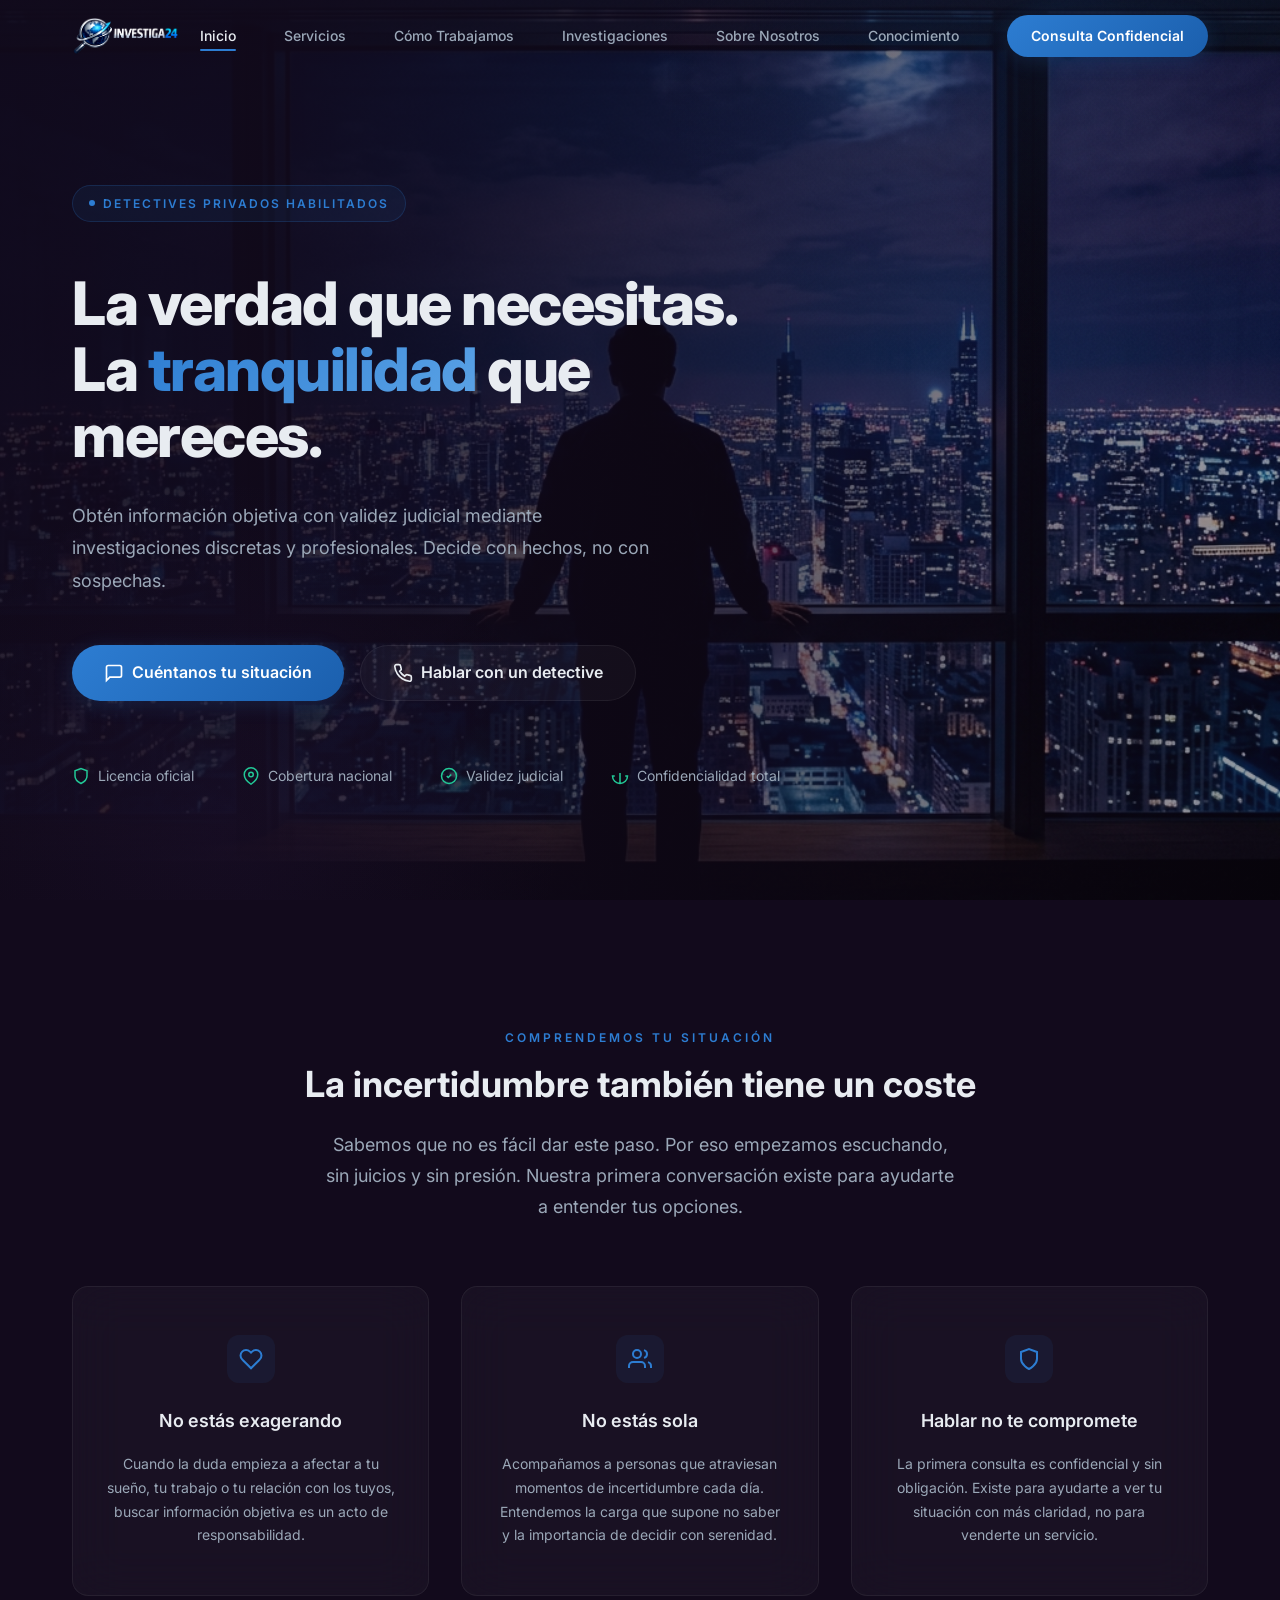
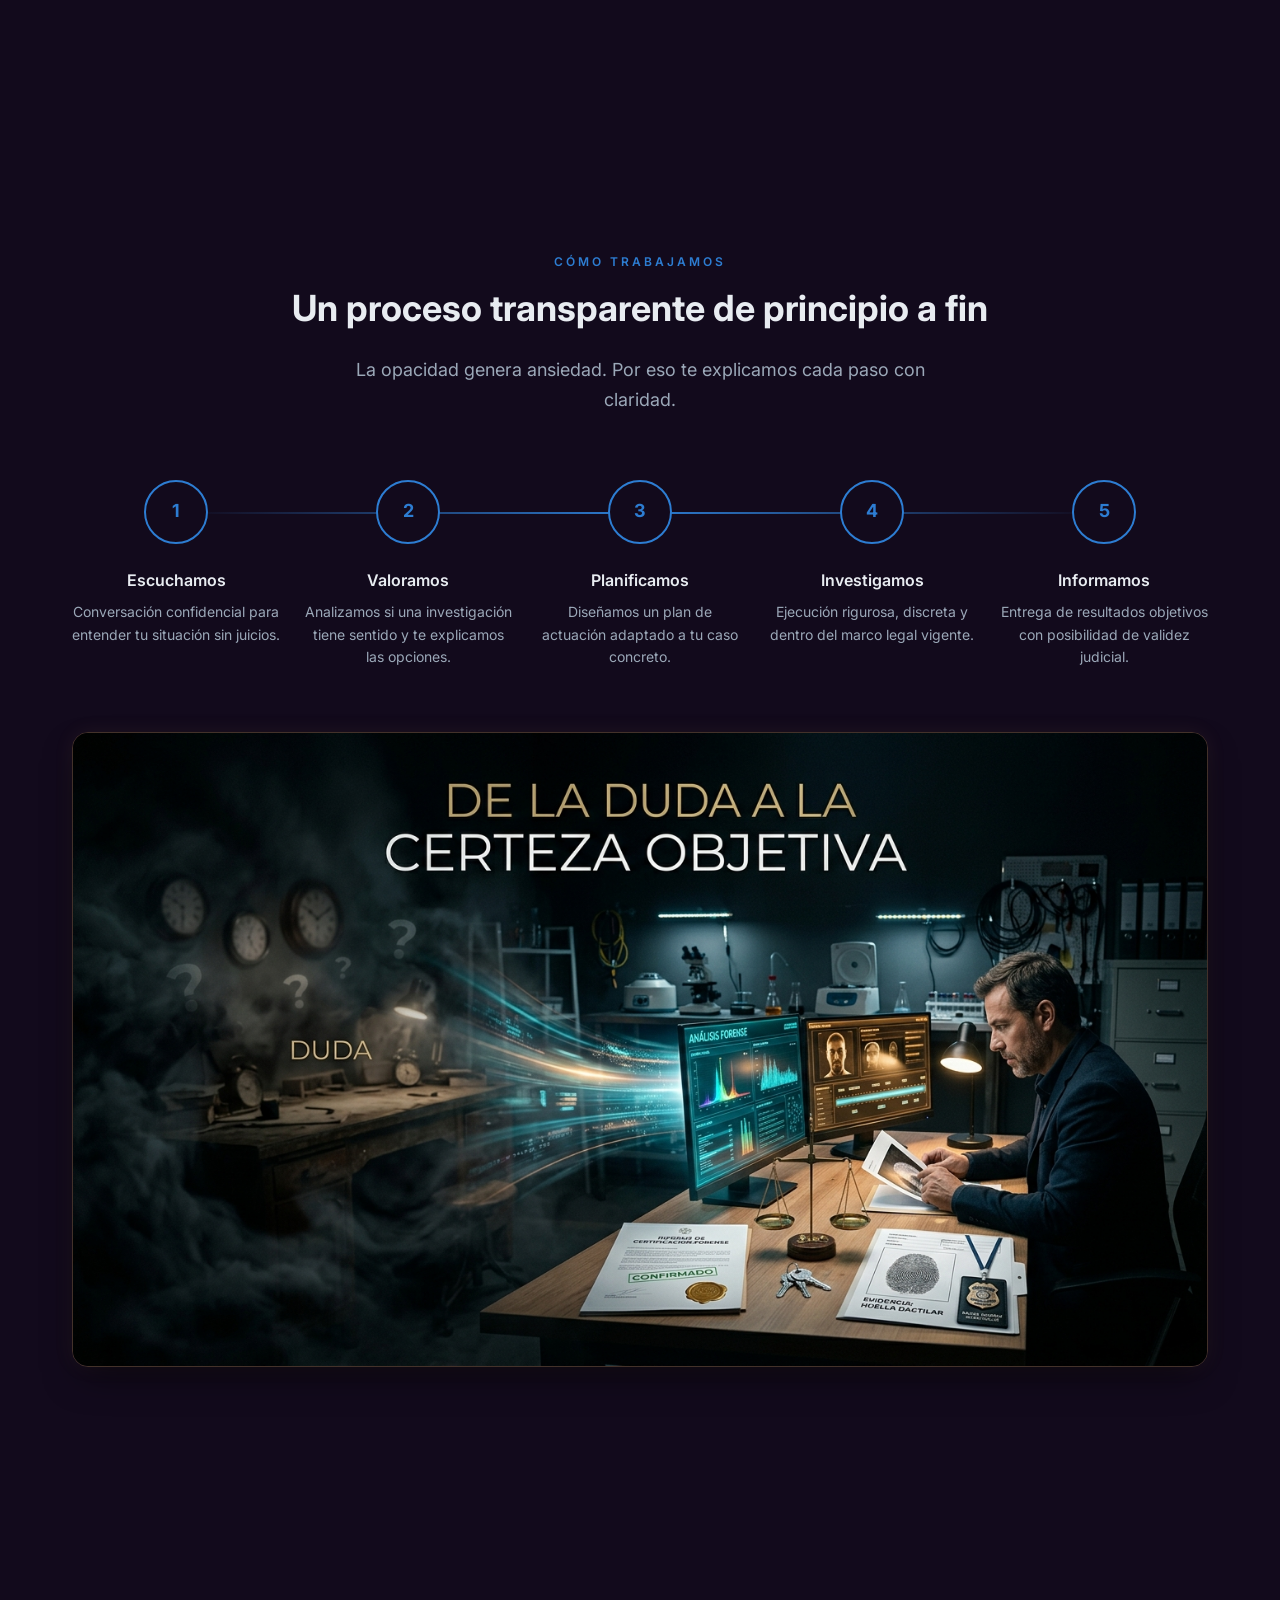
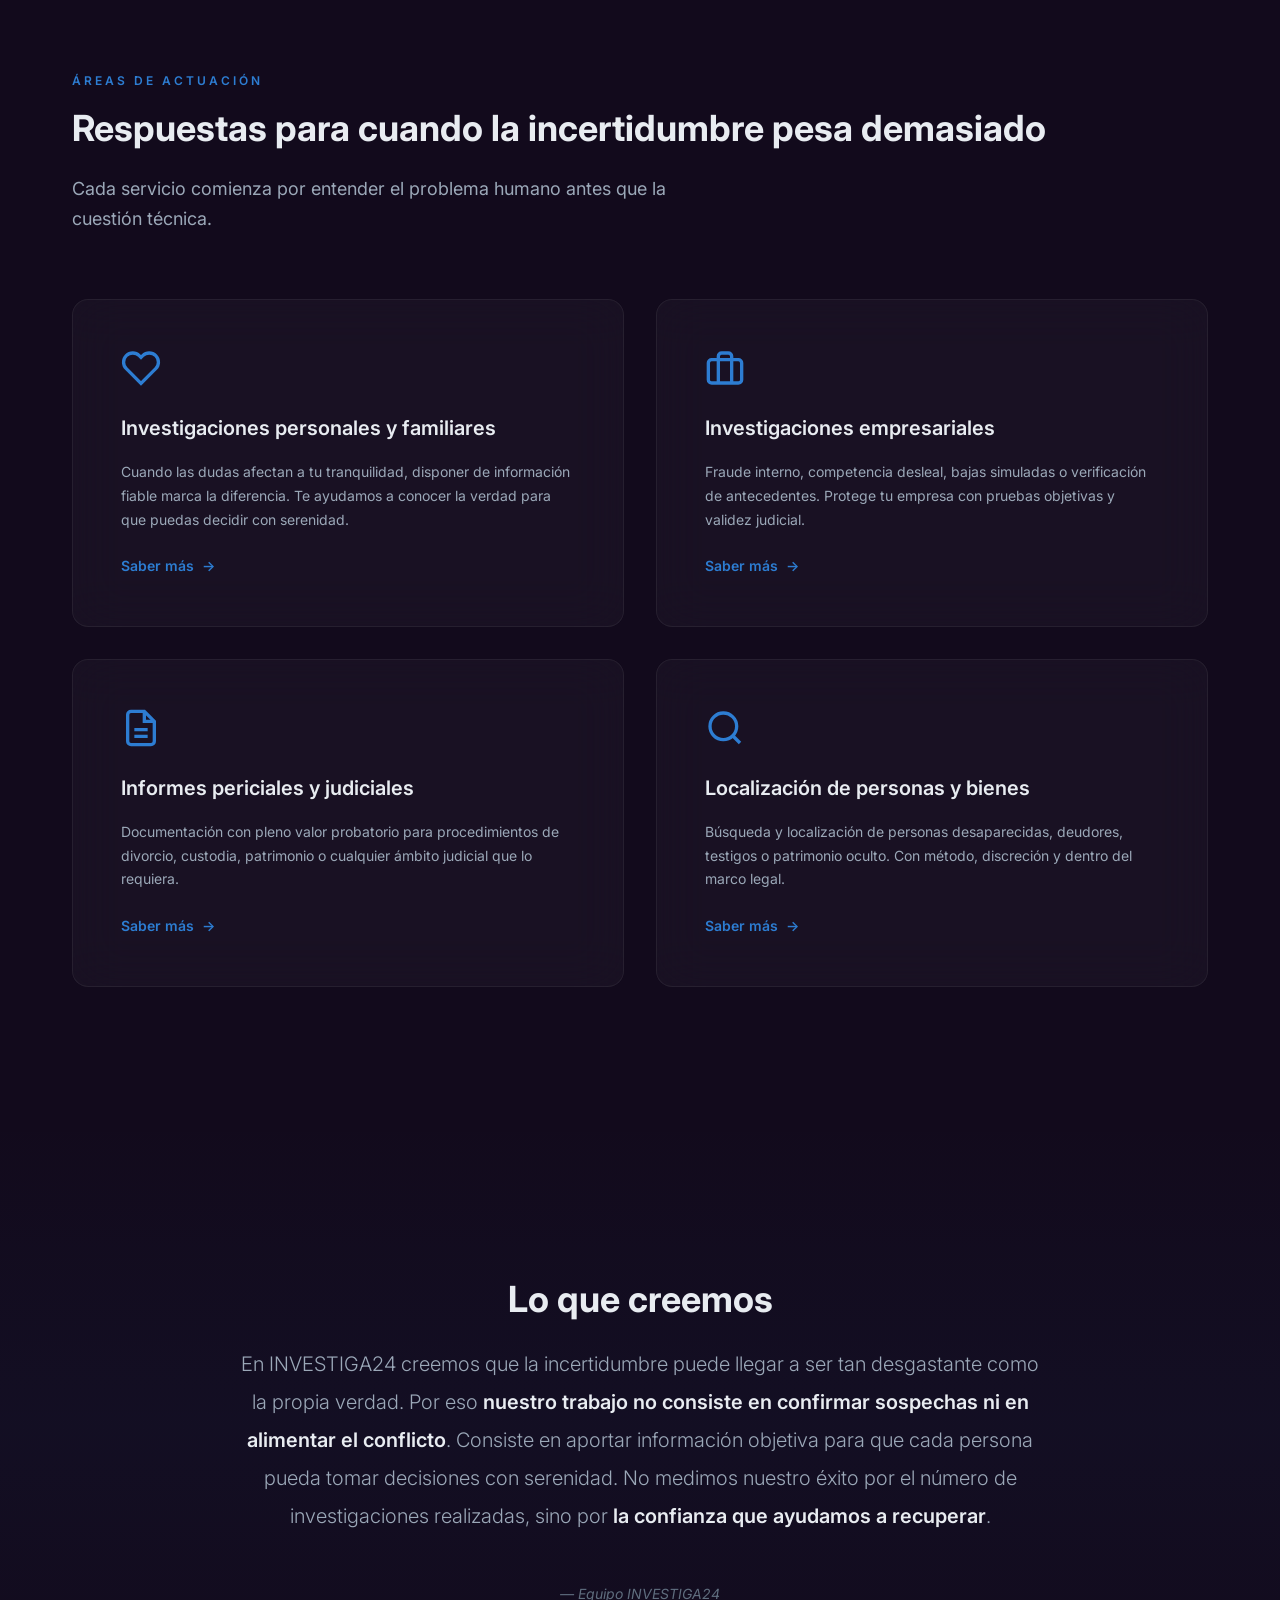
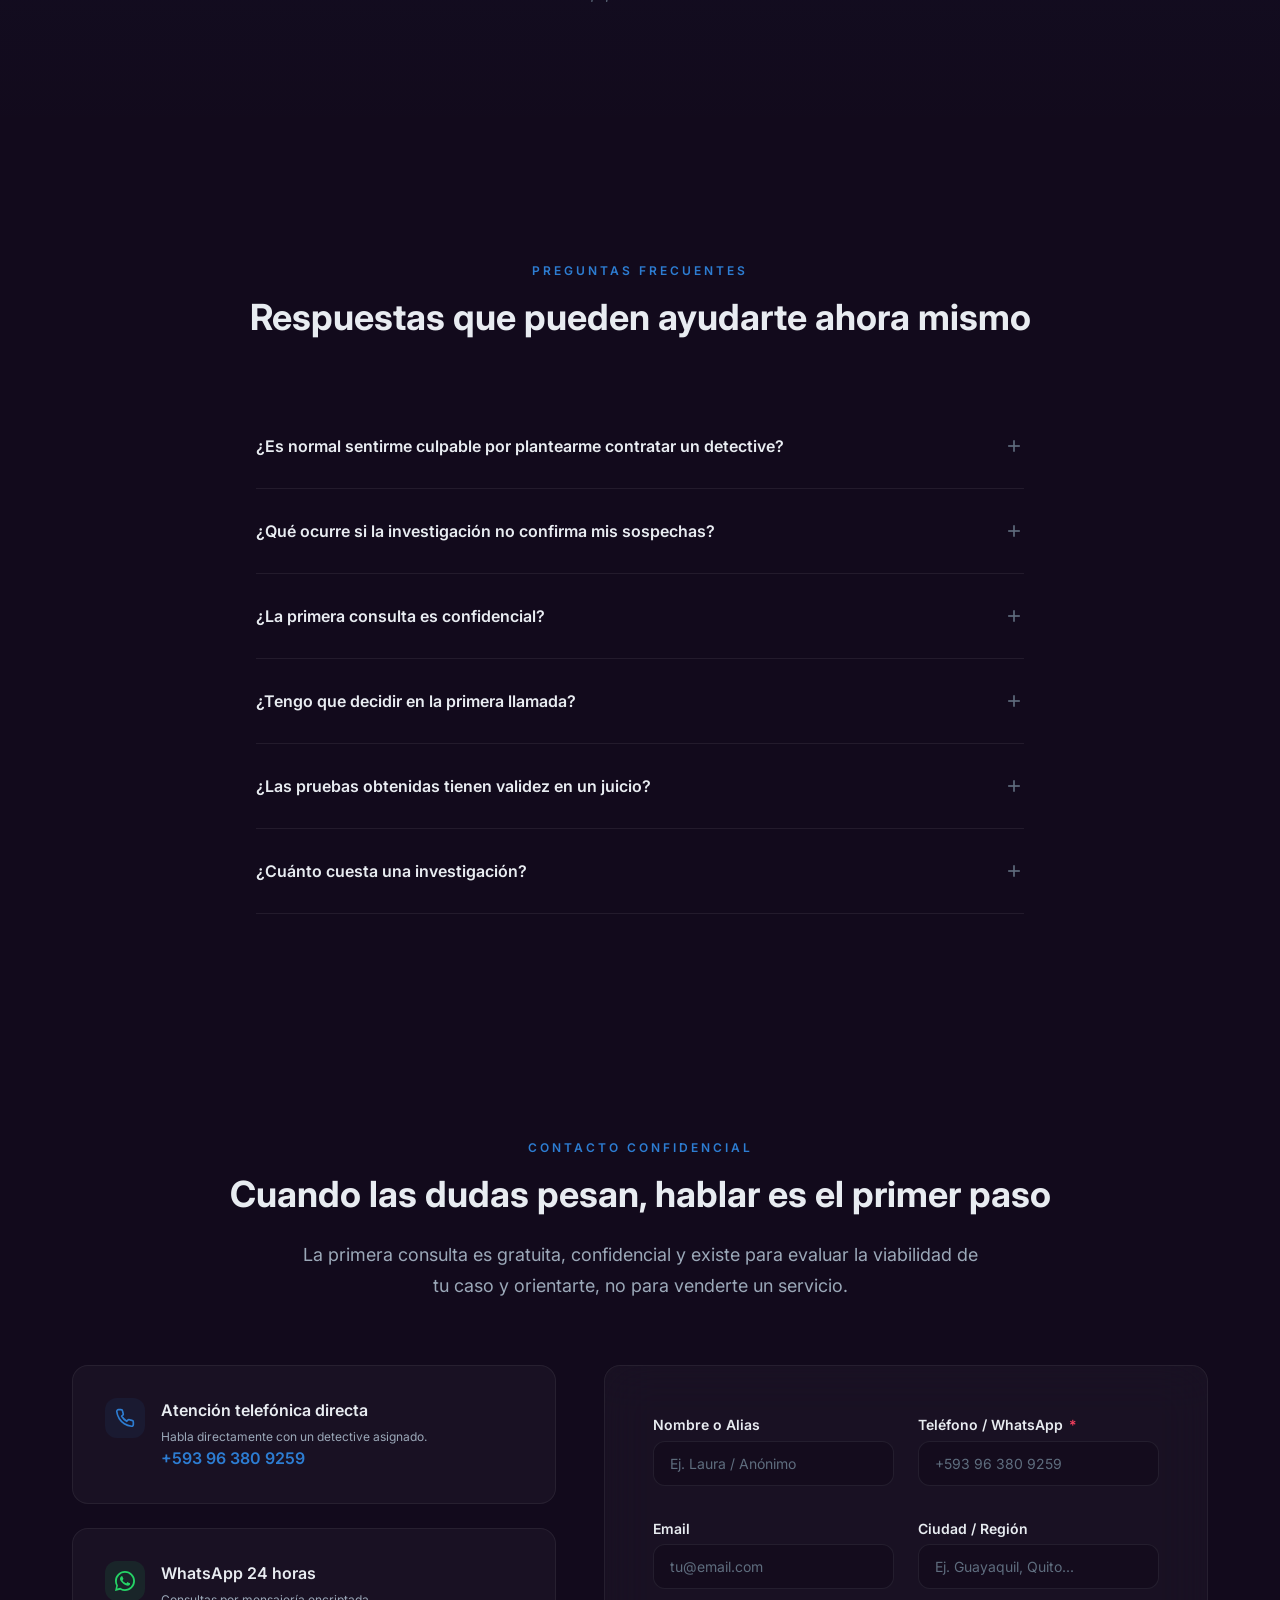
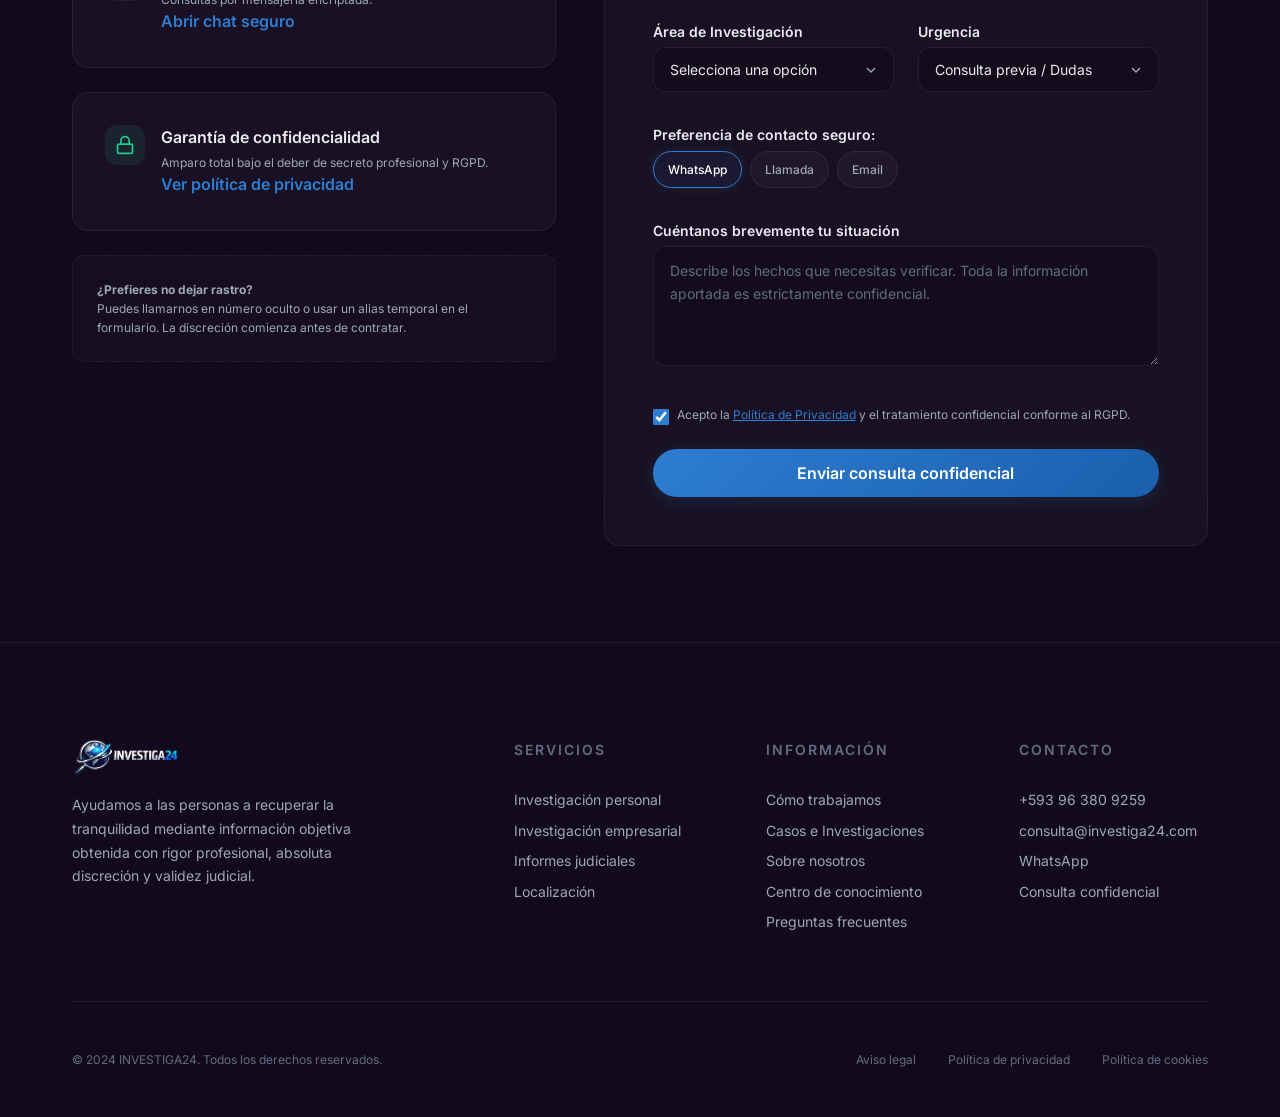
==== commit eae64246: "feat: add 'Investigaciones' section (investigaciones.html) with 3 real legal case studies, forensic " ====
--- a/web/index.html
+++ b/web/index.html
@@ -26,6 +26,7 @@
         <a href="index.html" class="nav-link active">Inicio</a>
         <a href="servicios.html" class="nav-link">Servicios</a>
         <a href="como-trabajamos.html" class="nav-link">Cómo Trabajamos</a>
+        <a href="investigaciones.html" class="nav-link">Investigaciones</a>
         <a href="sobre-nosotros.html" class="nav-link">Sobre Nosotros</a>
         <a href="conocimiento.html" class="nav-link">Conocimiento</a>
         <a href="consulta.html" class="btn btn-primary nav-cta">Consulta Confidencial</a>
@@ -417,6 +418,7 @@
         <div class="footer-col">
           <h4>Información</h4>
           <a href="como-trabajamos.html">Cómo trabajamos</a>
+          <a href="investigaciones.html">Casos e Investigaciones</a>
           <a href="sobre-nosotros.html">Sobre nosotros</a>
           <a href="conocimiento.html">Centro de conocimiento</a>
           <a href="index.html#faq">Preguntas frecuentes</a>
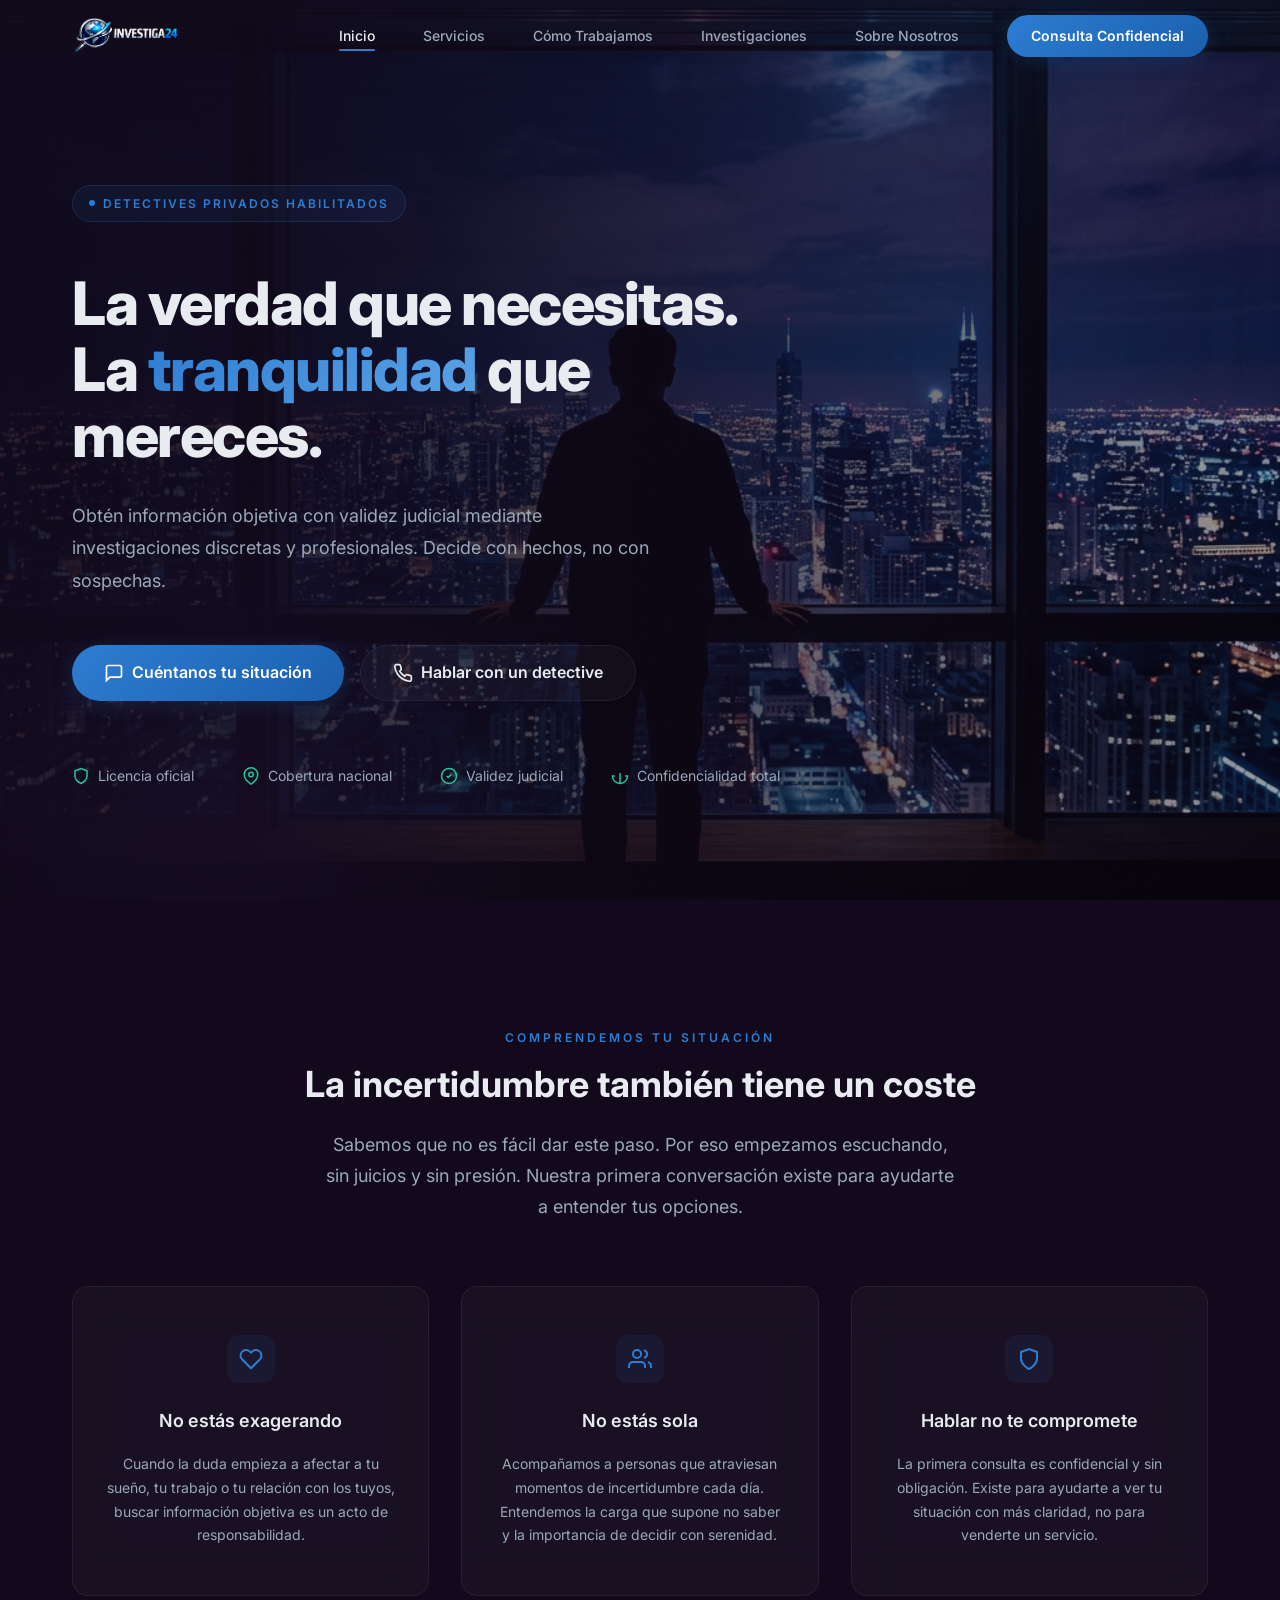
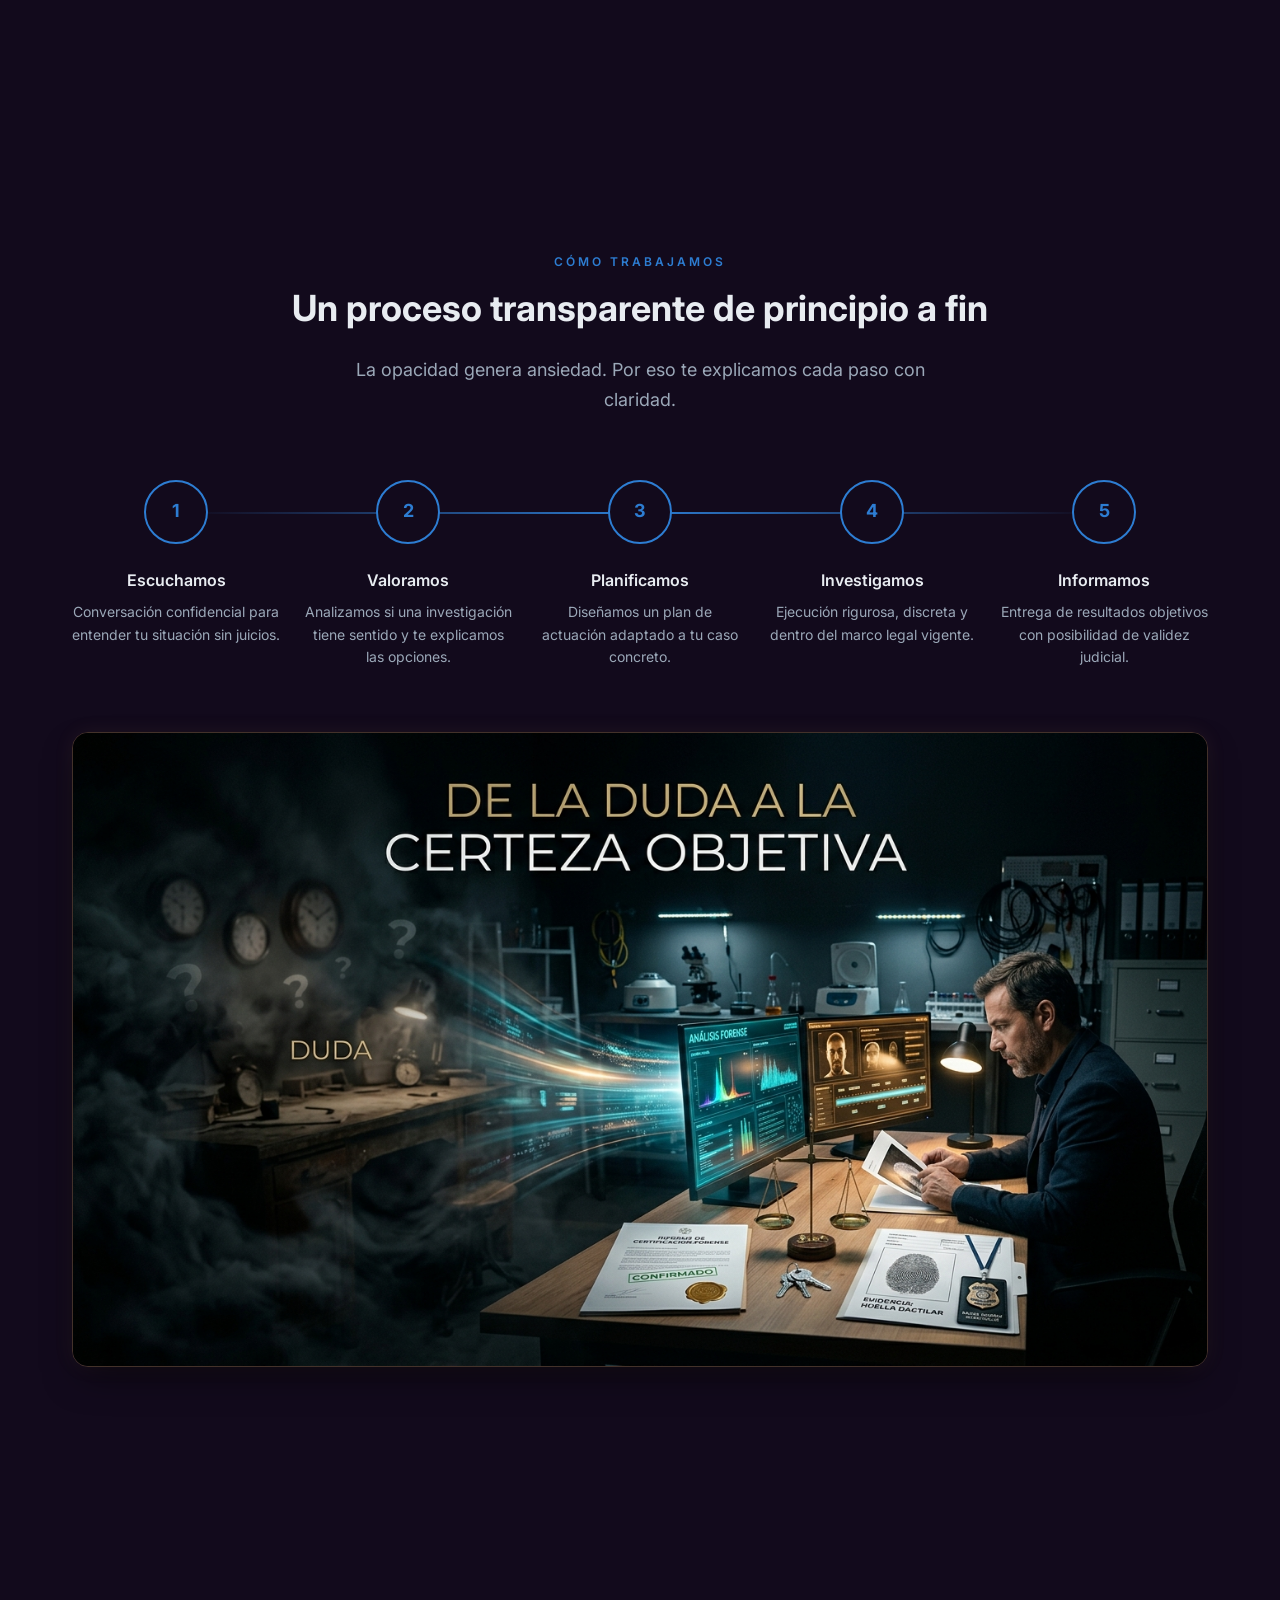
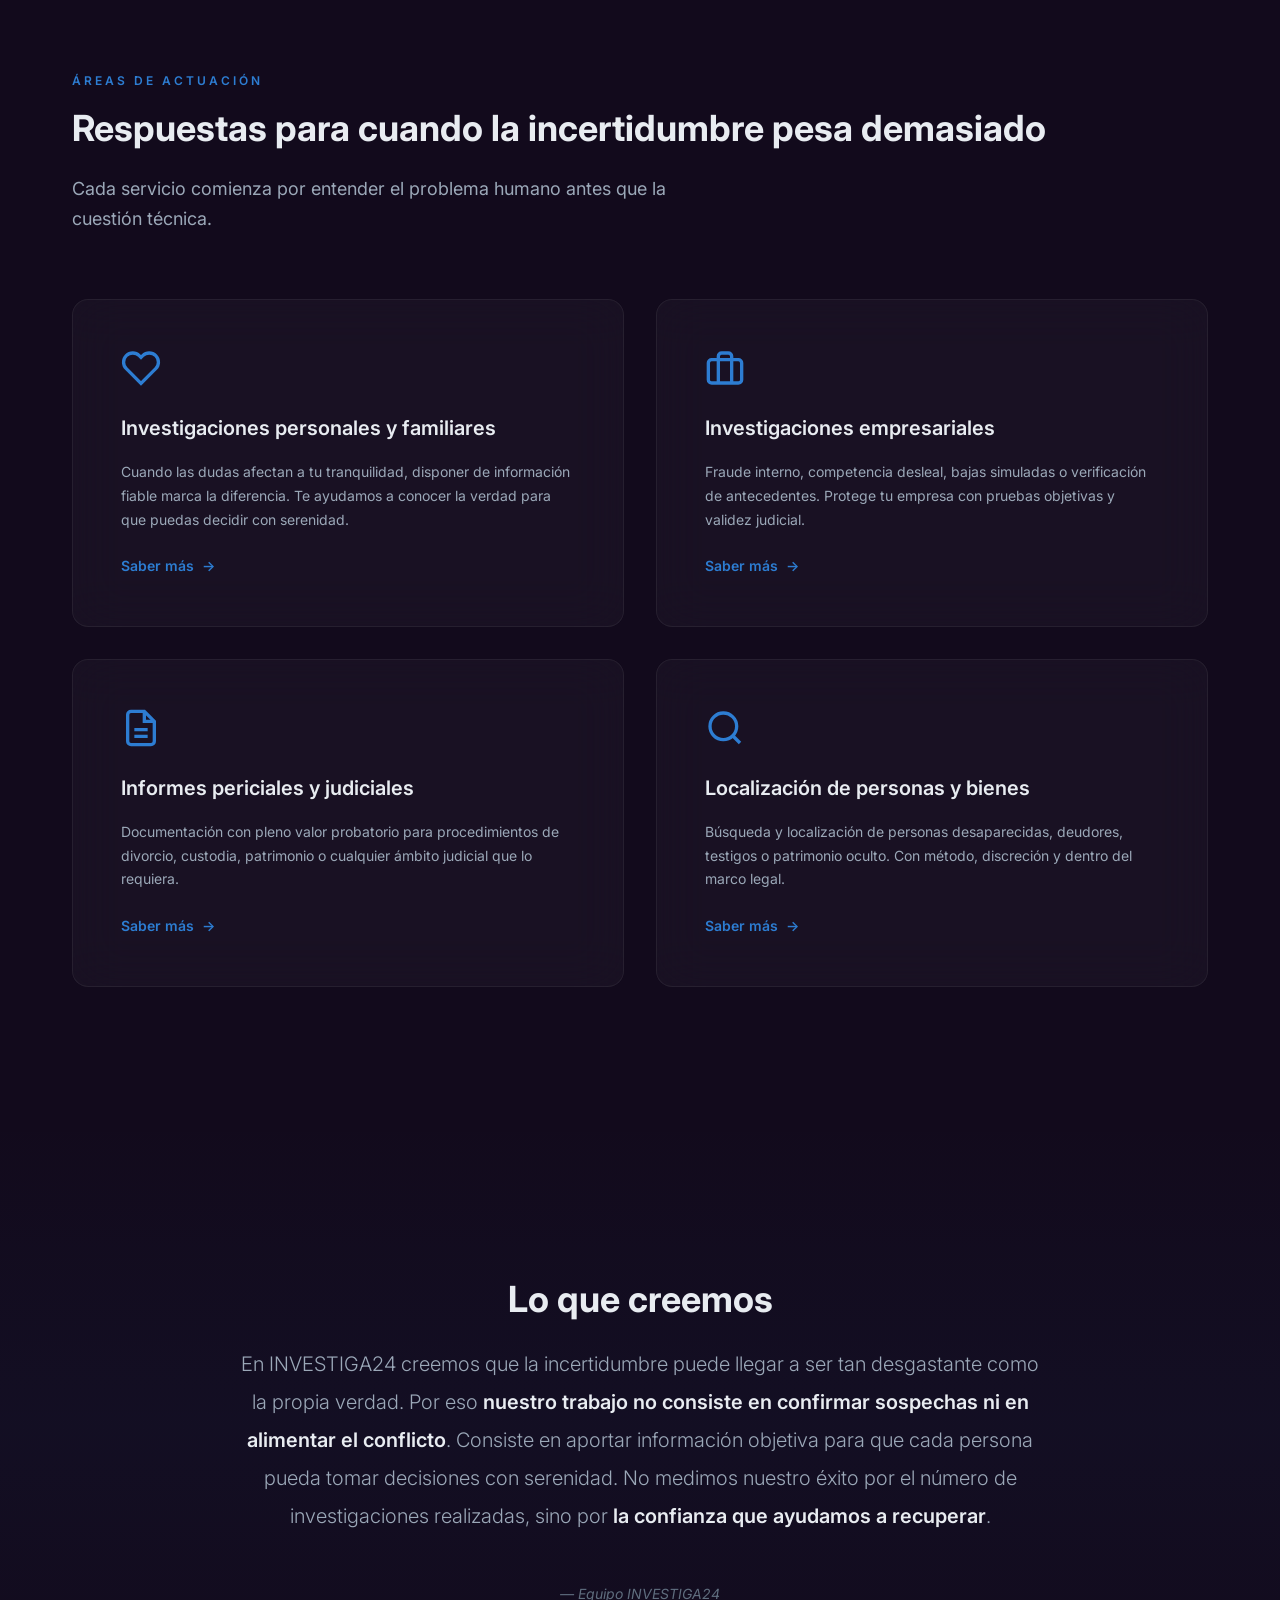
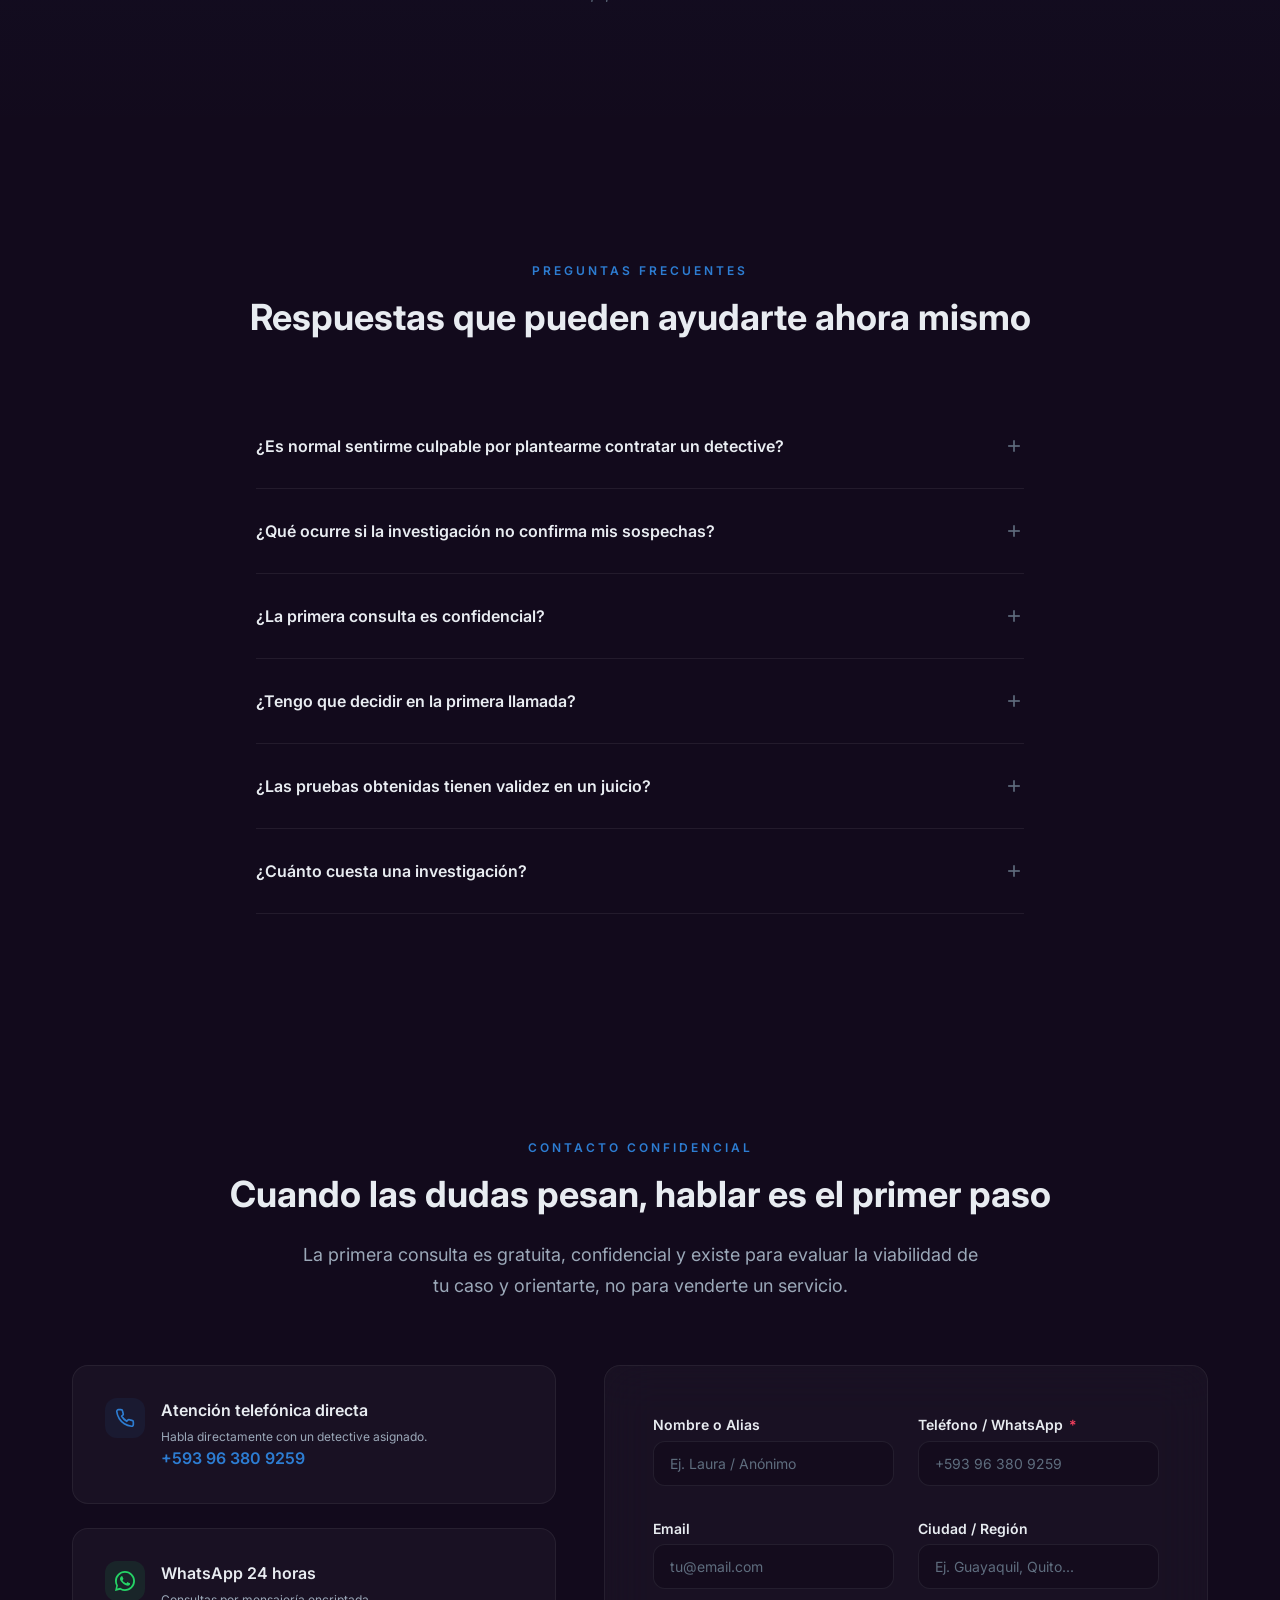
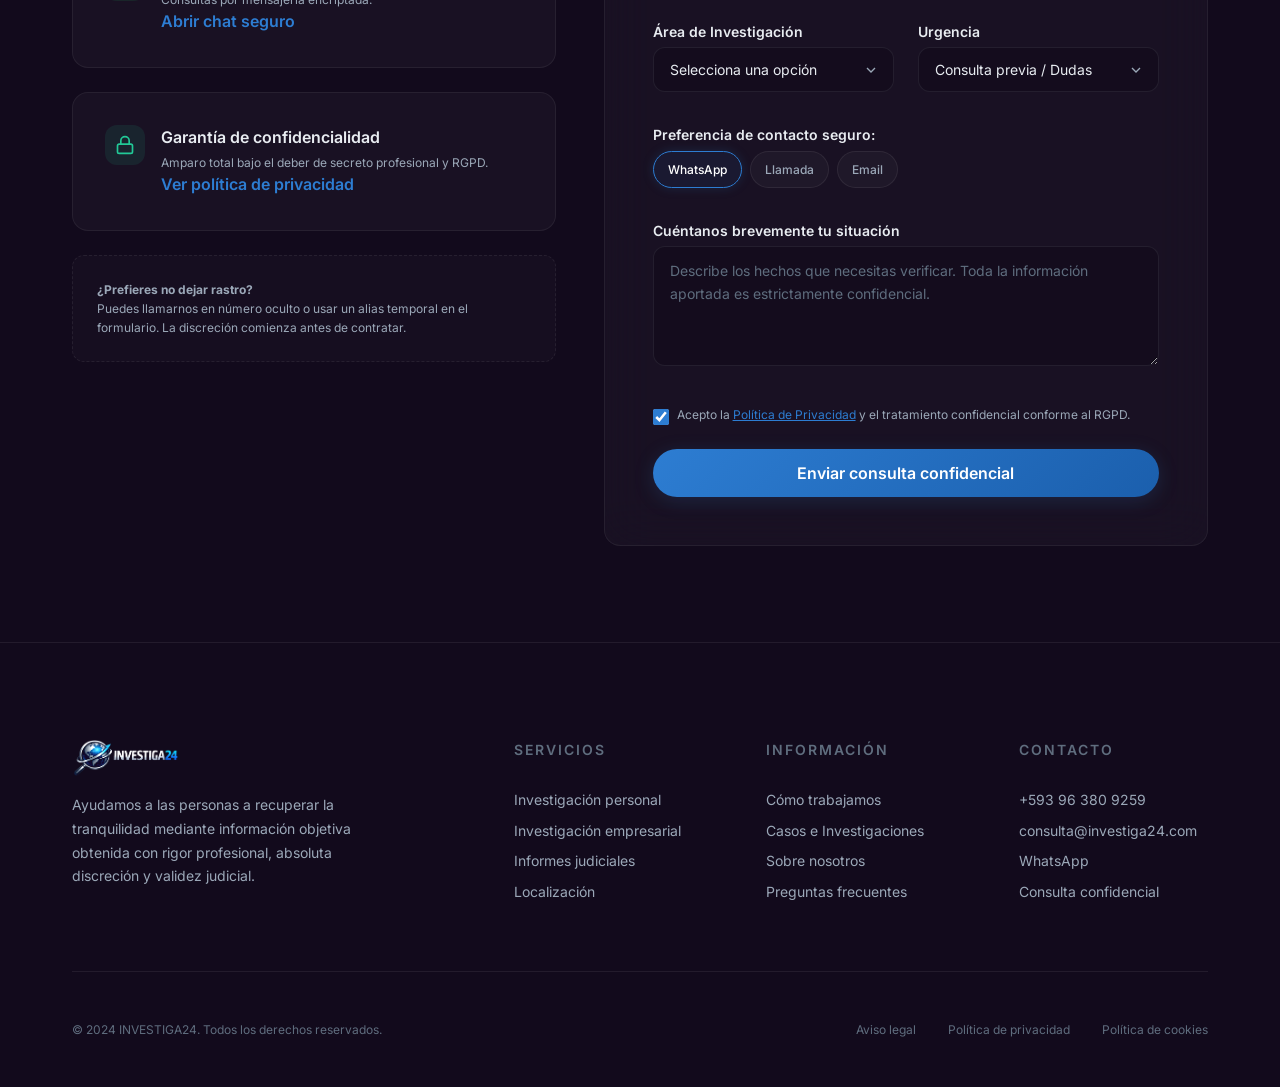
==== commit 5df9da7e: "feat: restructure 'Investigaciones' as interactive magazine blog, use real photo for Tatiana case, r" ====
--- a/web/index.html
+++ b/web/index.html
@@ -28,7 +28,6 @@
         <a href="como-trabajamos.html" class="nav-link">Cómo Trabajamos</a>
         <a href="investigaciones.html" class="nav-link">Investigaciones</a>
         <a href="sobre-nosotros.html" class="nav-link">Sobre Nosotros</a>
-        <a href="conocimiento.html" class="nav-link">Conocimiento</a>
         <a href="consulta.html" class="btn btn-primary nav-cta">Consulta Confidencial</a>
       </div>
       <button class="nav-mobile-toggle" id="navToggle" aria-label="Abrir menú">
@@ -420,7 +419,6 @@
           <a href="como-trabajamos.html">Cómo trabajamos</a>
           <a href="investigaciones.html">Casos e Investigaciones</a>
           <a href="sobre-nosotros.html">Sobre nosotros</a>
-          <a href="conocimiento.html">Centro de conocimiento</a>
           <a href="index.html#faq">Preguntas frecuentes</a>
         </div>
         <div class="footer-col">
--- a/web/css/style.css
+++ b/web/css/style.css
@@ -425,6 +425,47 @@
   max-width: 720px;
 }
 
+/* --- Subpage Header Hero (Full-Width Cinematic Dark Background) --- */
+.page-hero {
+  position: relative;
+  padding-top: calc(var(--nav-height) + var(--space-4xl));
+  padding-bottom: var(--space-3xl);
+  overflow: hidden;
+  background-color: #0d0918;
+  border-bottom: 1px solid rgba(212, 168, 83, 0.18);
+}
+
+.page-hero-bg {
+  position: absolute;
+  inset: 0;
+  z-index: 0;
+  background-image: 
+    linear-gradient(180deg, rgba(13, 9, 24, 0.82) 0%, rgba(13, 9, 24, 0.92) 65%, rgba(13, 9, 24, 1) 100%),
+    linear-gradient(90deg, rgba(13, 9, 24, 0.95) 0%, rgba(13, 9, 24, 0.68) 50%, rgba(13, 9, 24, 0.95) 100%),
+    url('../img/hero-bg.png');
+  background-size: cover;
+  background-position: center 30%;
+  pointer-events: none;
+}
+
+.page-hero-bg::before {
+  content: '';
+  position: absolute;
+  top: -40%;
+  right: -10%;
+  width: 600px;
+  height: 600px;
+  background: radial-gradient(circle, rgba(212, 168, 83, 0.1) 0%, rgba(45, 125, 210, 0.04) 40%, transparent 70%);
+  border-radius: 50%;
+  pointer-events: none;
+  animation: heroGlow 8s ease-in-out infinite alternate;
+}
+
+.page-hero .container {
+  position: relative;
+  z-index: 1;
+}
+
 /* --- Image Placeholders --- */
 .img-placeholder {
   width: 100%;
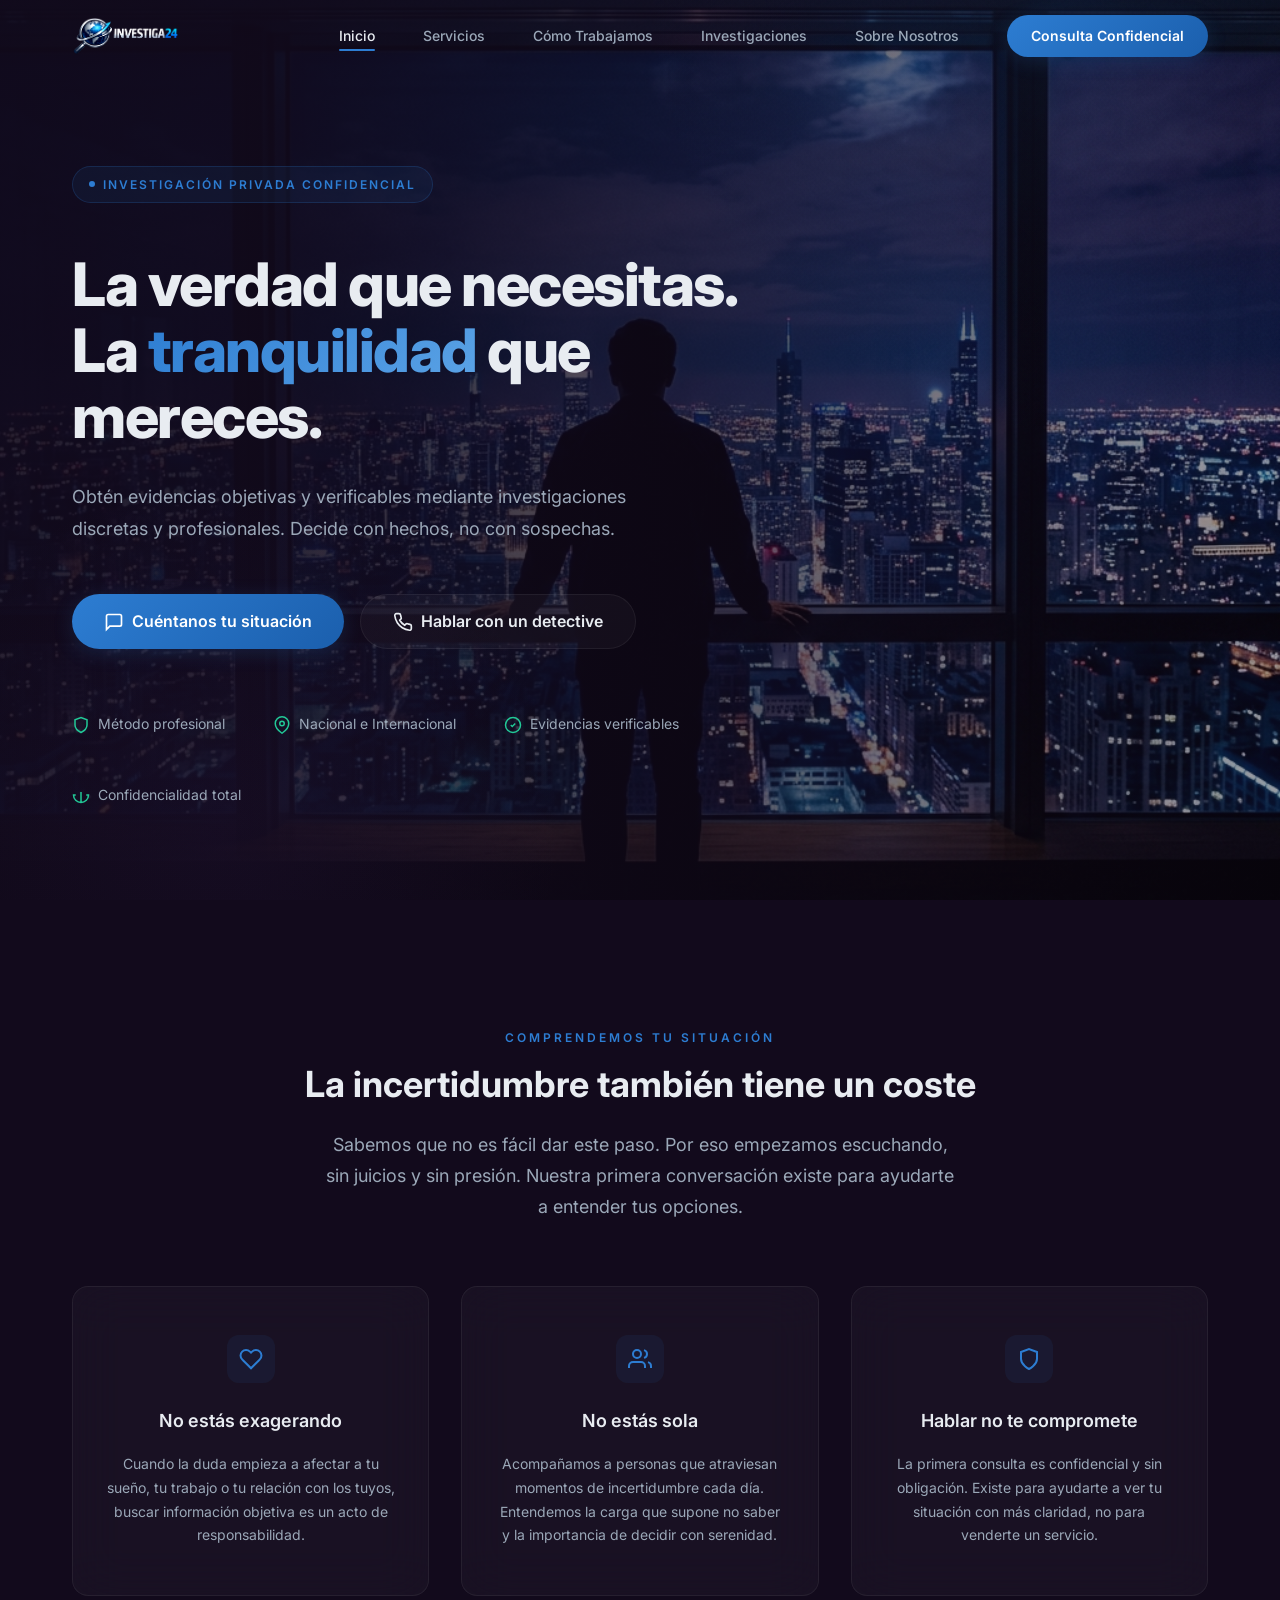
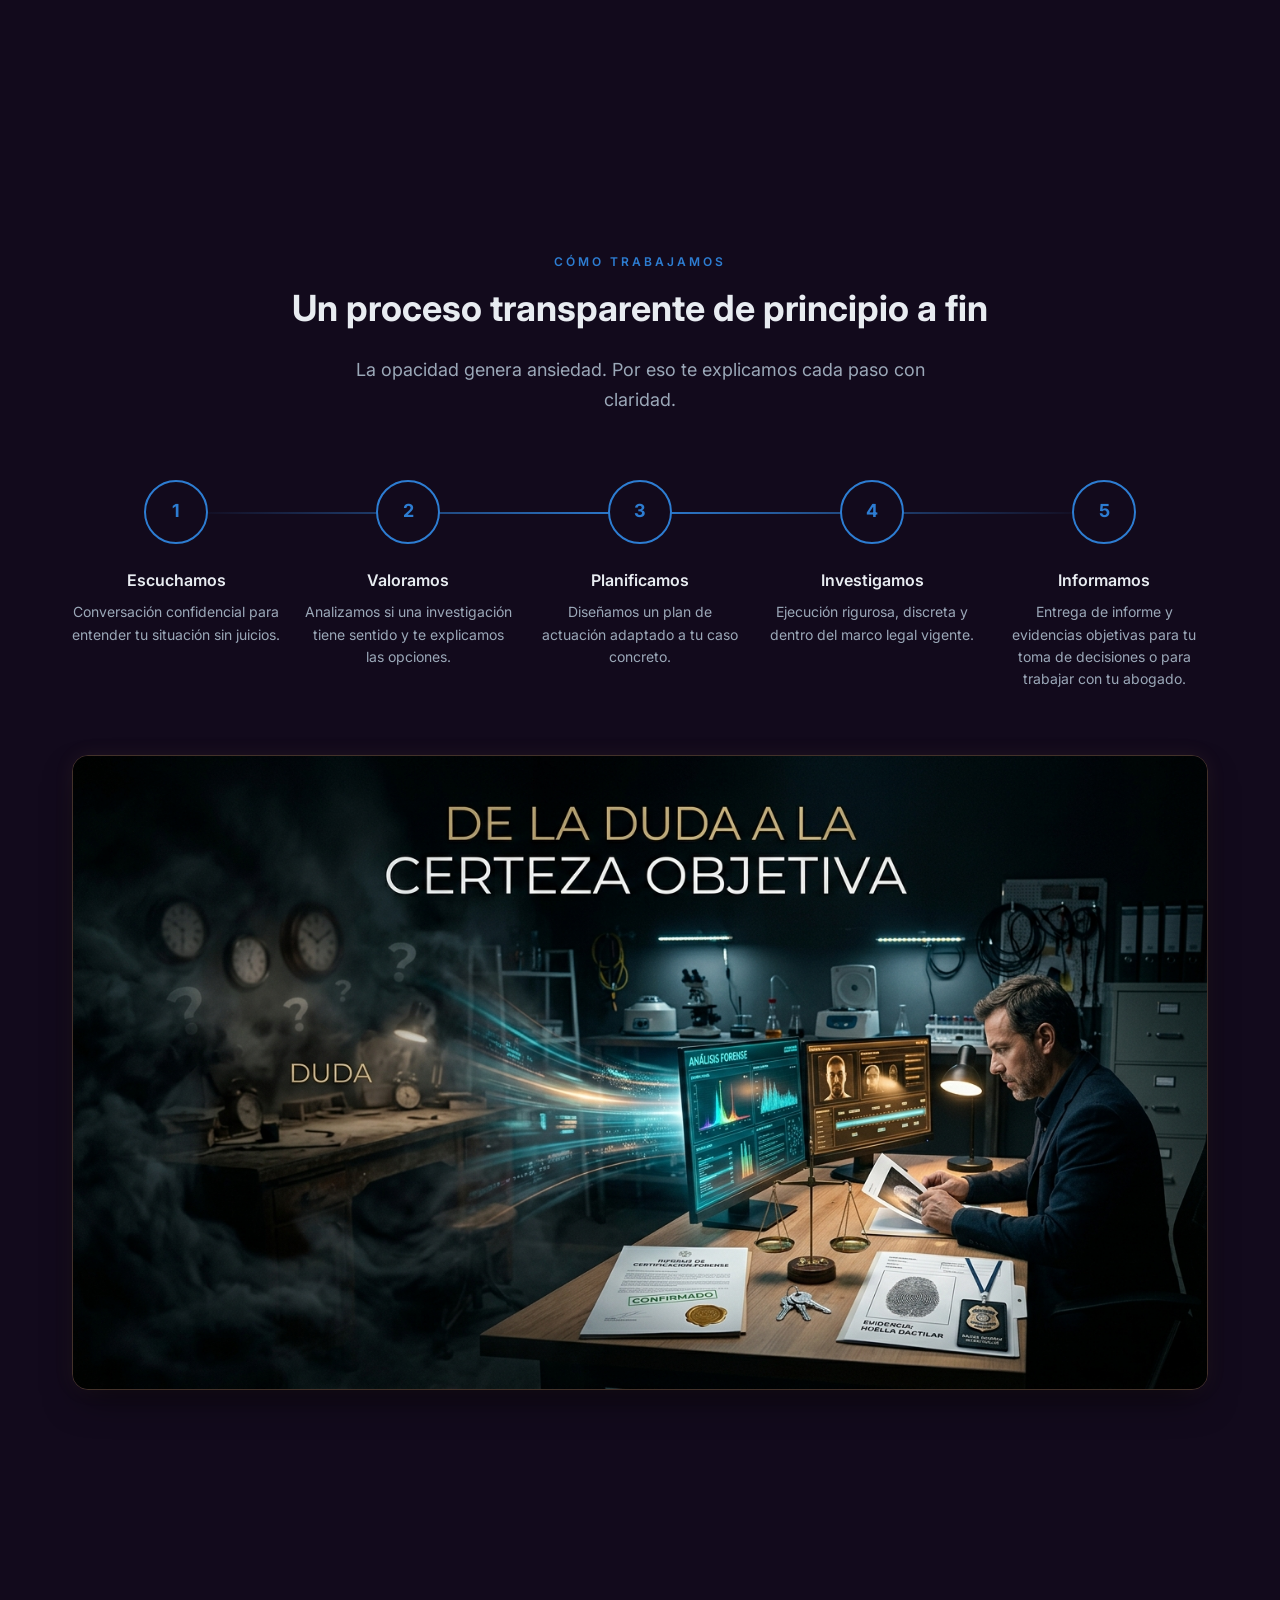
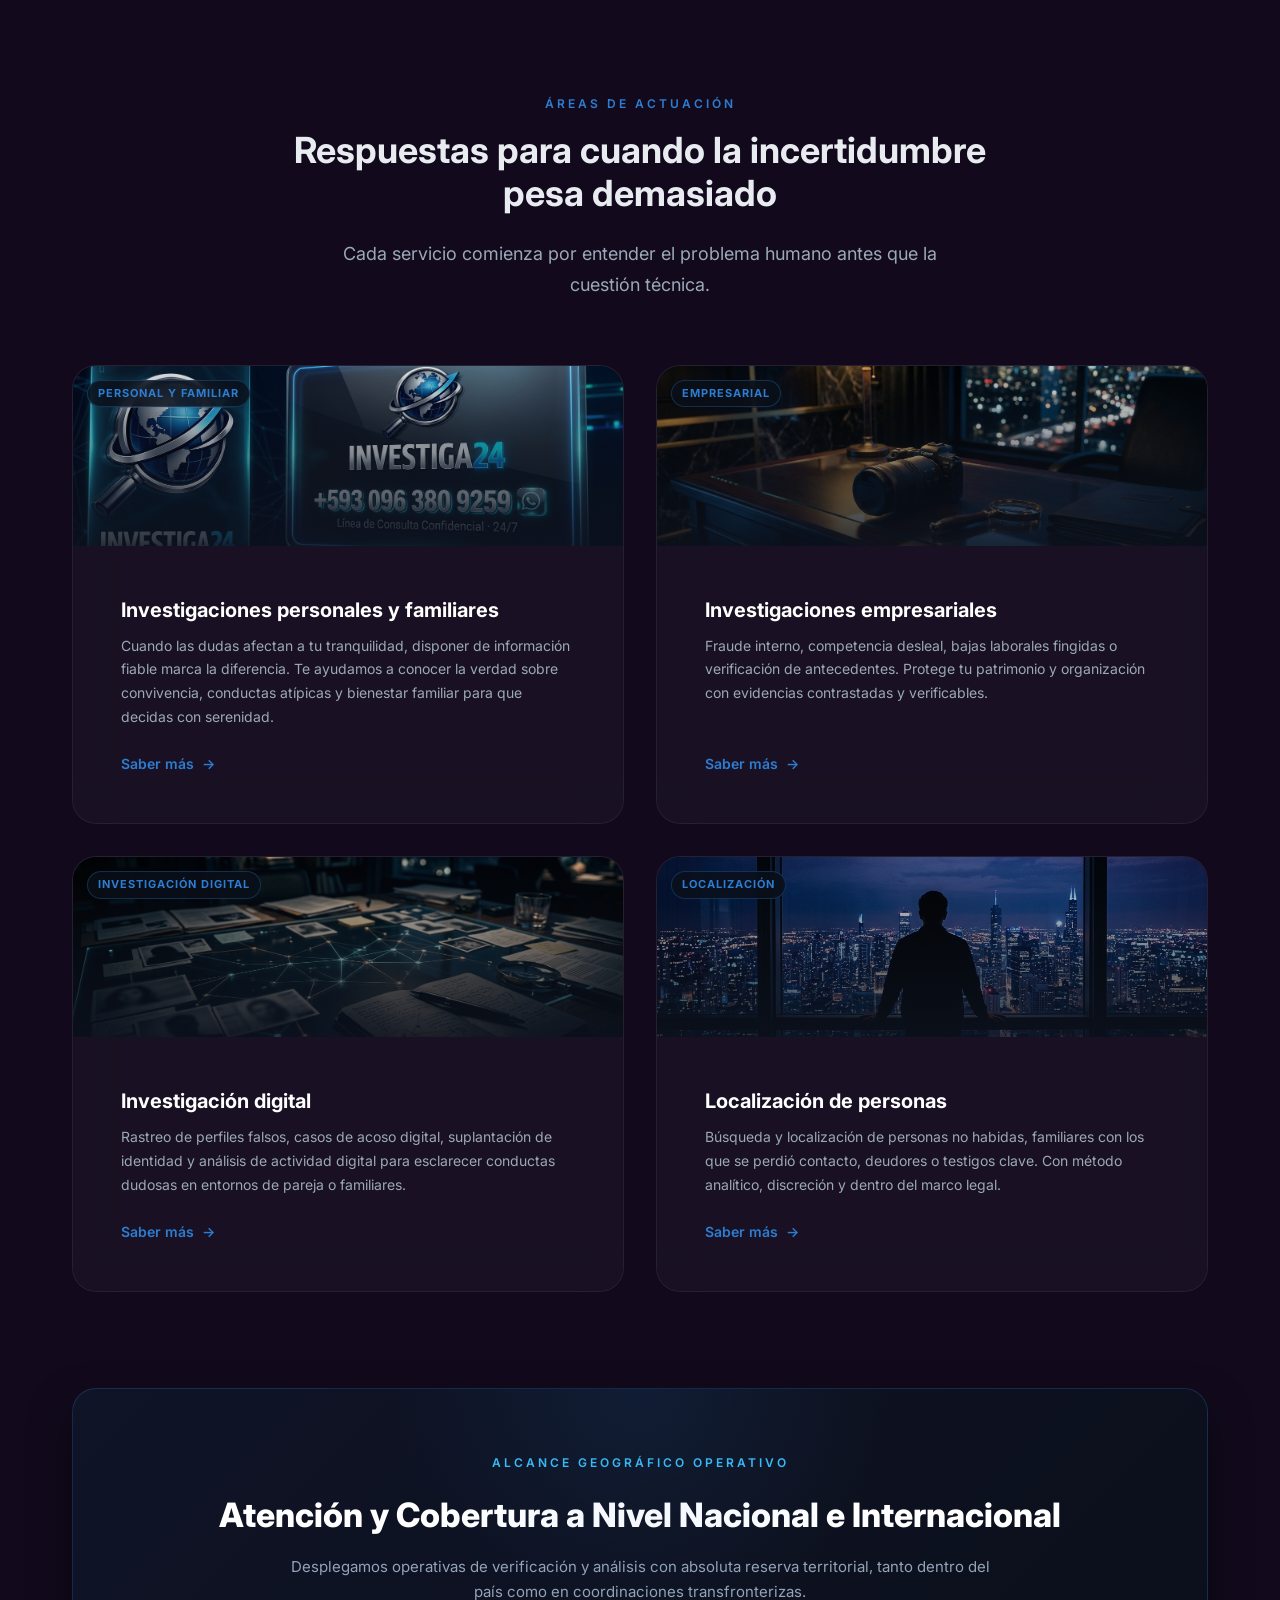
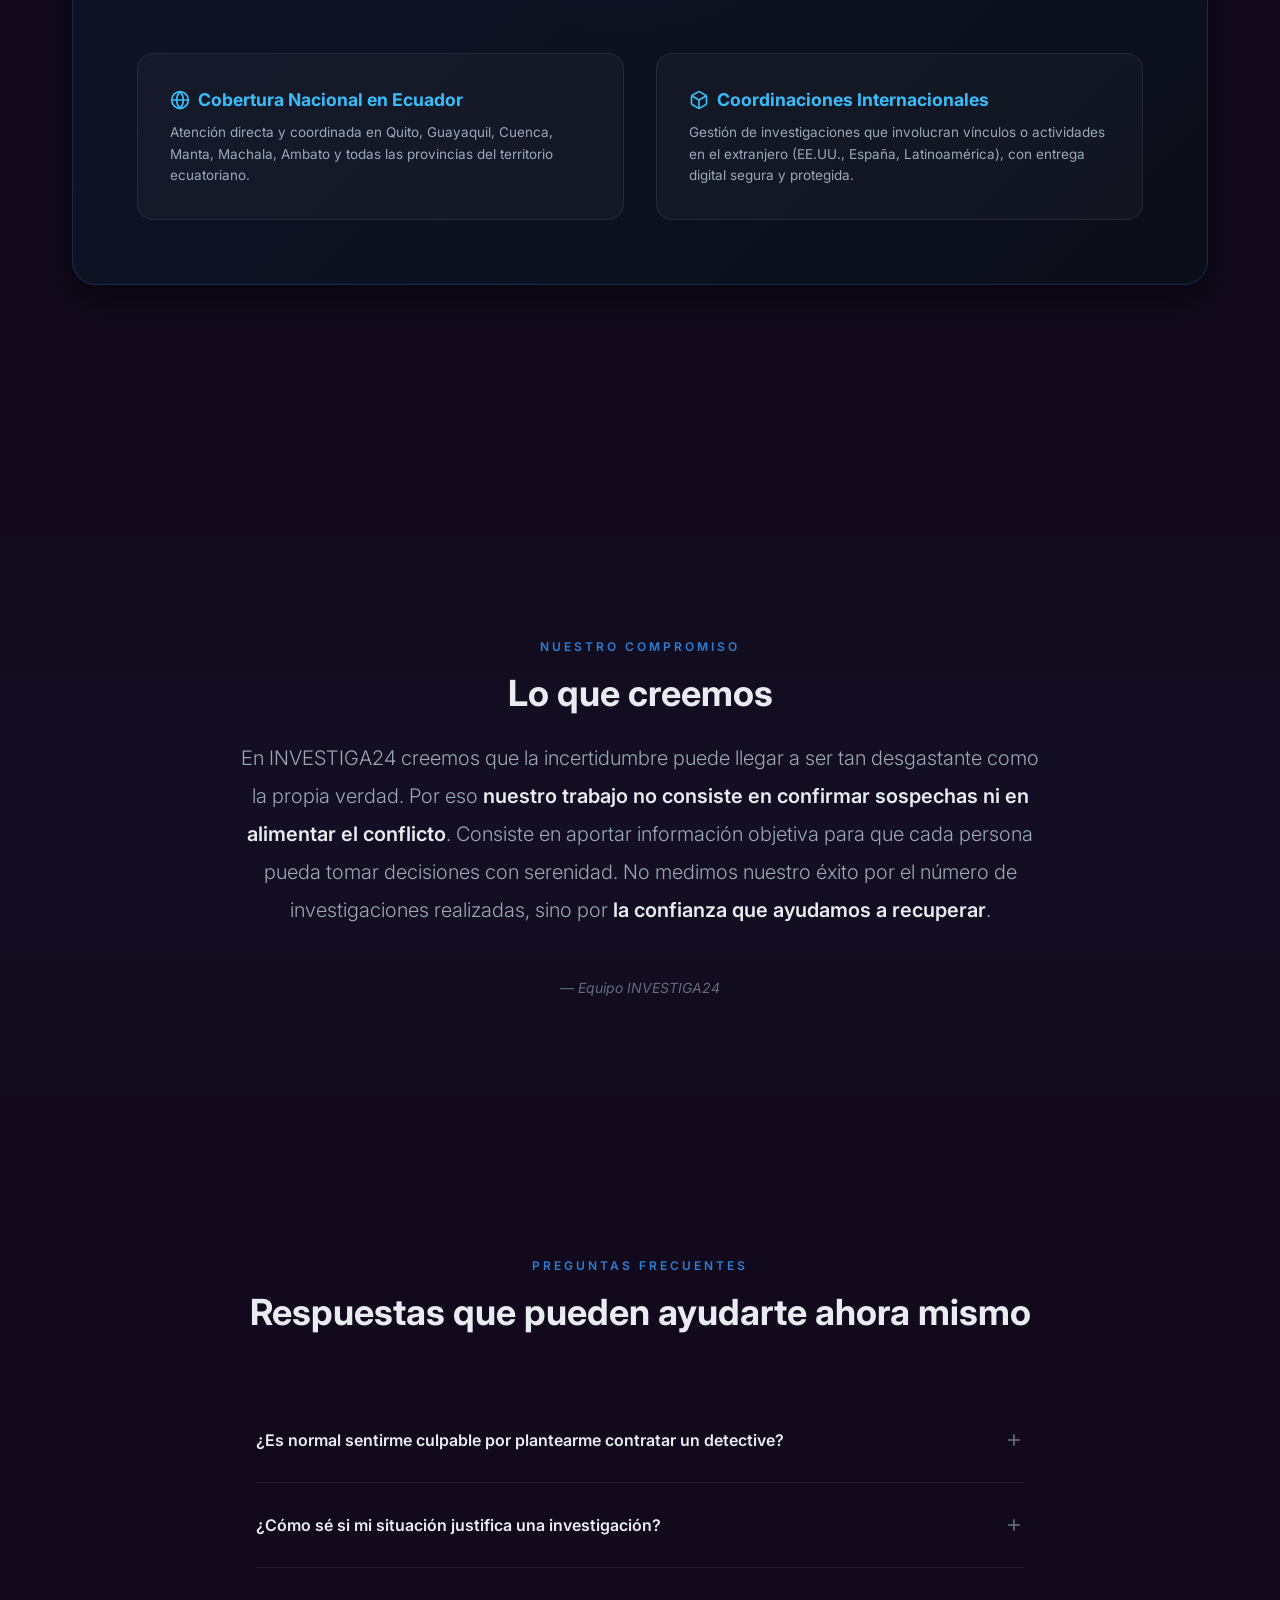
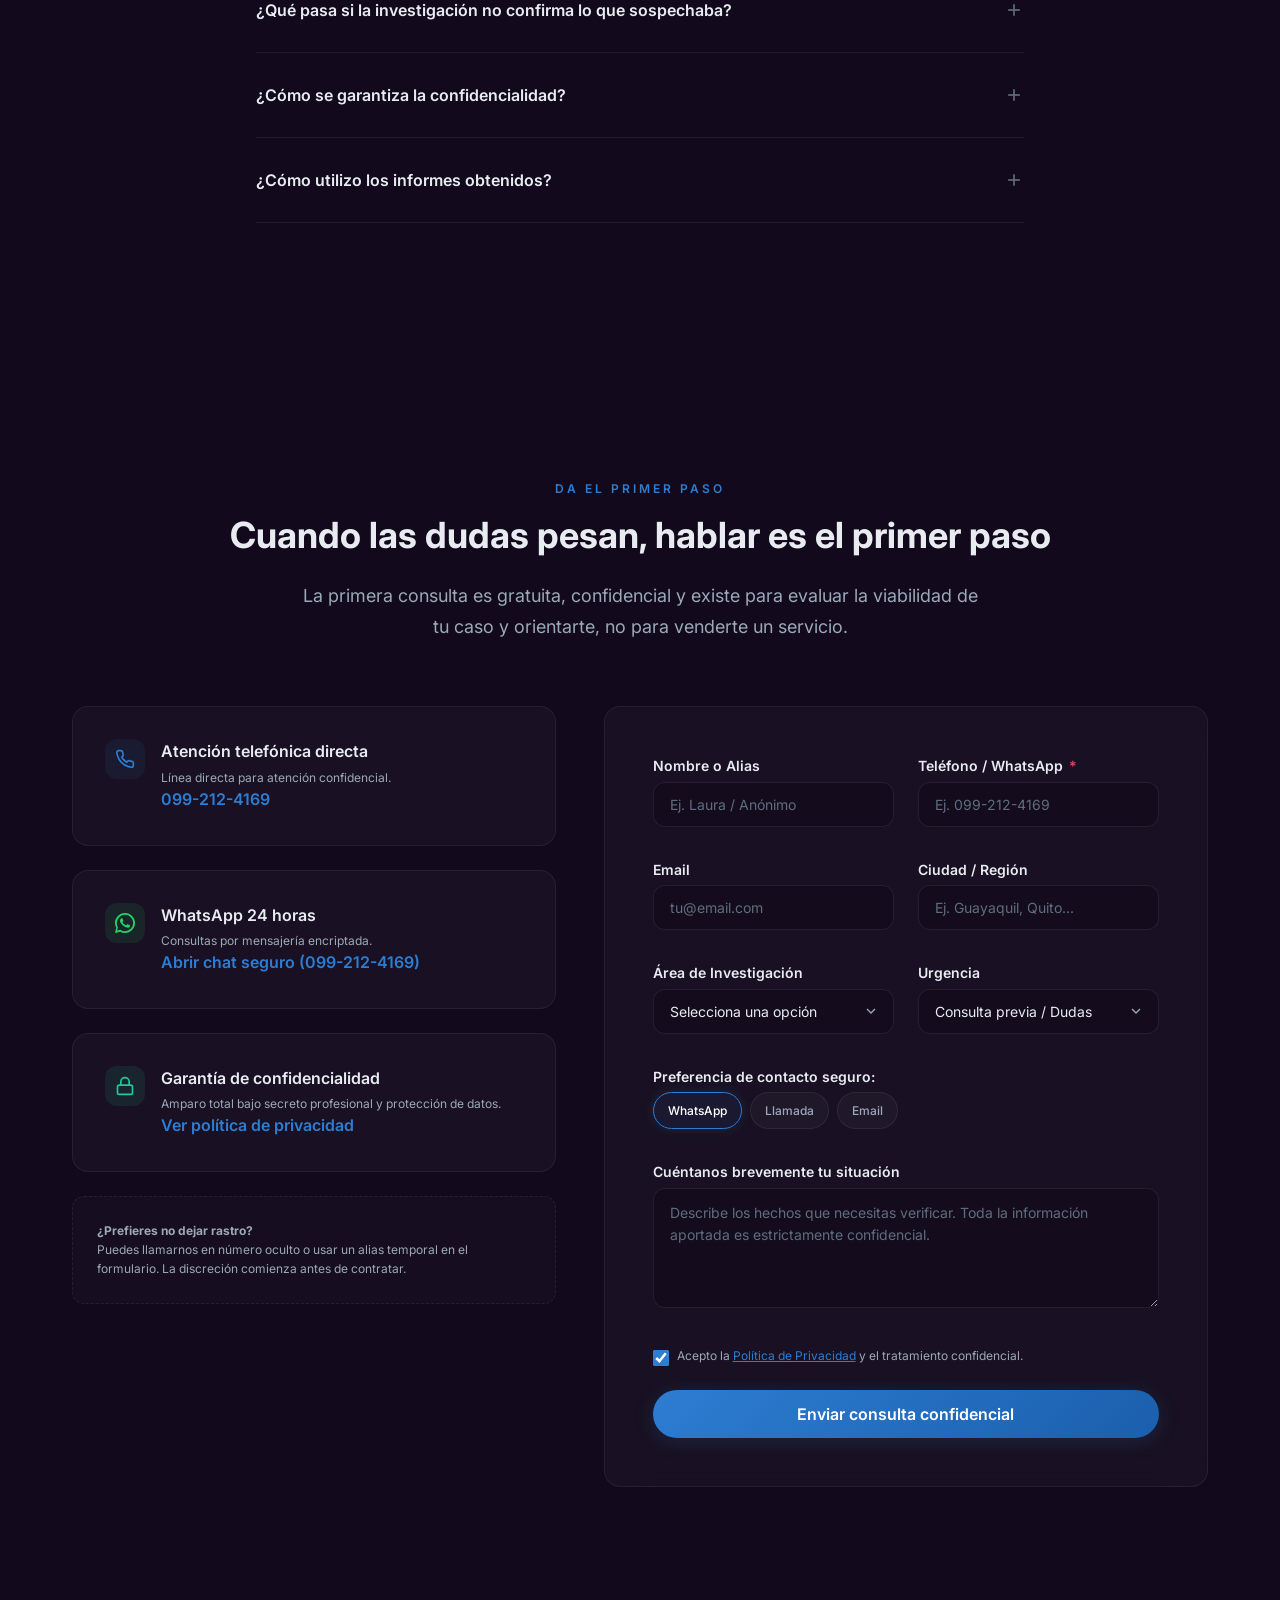
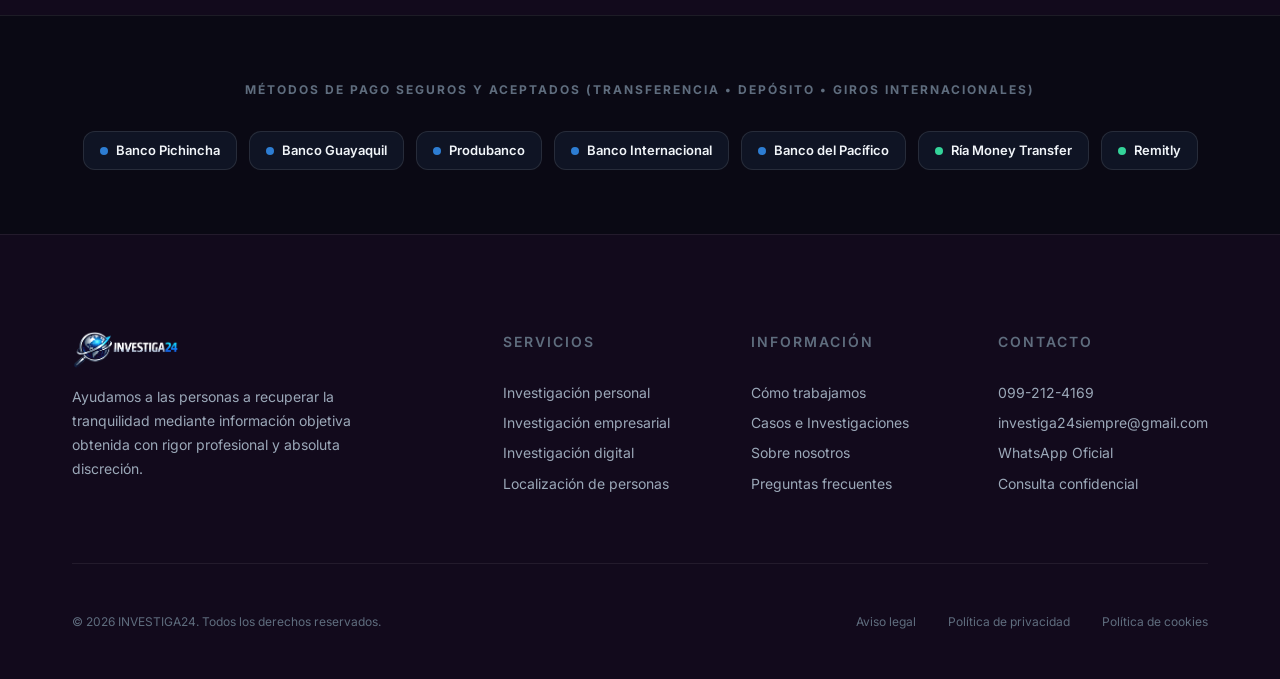
==== commit 84a553f8: "Ajustes integrales: nuevo servicio investigacion digital, eliminacion de bienes y enfoque pericial, " ====
--- a/web/index.html
+++ b/web/index.html
@@ -11,7 +11,7 @@
   <meta property="og:type" content="website">
   <meta property="og:url" content="https://investiga24.com">
   <link rel="canonical" href="https://investiga24.com">
-  <link rel="stylesheet" href="css/style.css">
+  <link rel="stylesheet" href="css/style.css?v=3.0">
   <link rel="icon" type="image/svg+xml" href="data:image/svg+xml,<svg xmlns='http://www.w3.org/2000/svg' viewBox='0 0 100 100'><text y='.9em' font-size='90'>🔍</text></svg>">
 </head>
 <body>
@@ -36,23 +36,23 @@
     </div>
   </nav>
 
-  <!-- Hero -->
+  <!-- Hero Section -->
   <section class="hero" id="hero">
     <div class="hero-bg"></div>
     <div class="container">
       <div class="hero-content">
         <div class="hero-badge">
           <span class="hero-badge-dot"></span>
-          Detectives Privados Habilitados
+          Investigación Privada Confidencial
         </div>
         <h1>La verdad que necesitas.<br>La <span class="highlight">tranquilidad</span> que mereces.</h1>
-        <p class="hero-subtitle">Obtén información objetiva con validez judicial mediante investigaciones discretas y profesionales. Decide con hechos, no con sospechas.</p>
+        <p class="hero-subtitle">Obtén evidencias objetivas y verificables mediante investigaciones discretas y profesionales. Decide con hechos, no con sospechas.</p>
         <div class="hero-actions">
           <a href="consulta.html" class="btn btn-primary" id="hero-cta-primary">
             <svg class="btn-icon" viewBox="0 0 24 24" fill="none" stroke="currentColor" stroke-width="2"><path d="M21 15a2 2 0 01-2 2H7l-4 4V5a2 2 0 012-2h14a2 2 0 012 2z"/></svg>
             Cuéntanos tu situación
           </a>
-          <a href="tel:+593963809259" class="btn btn-secondary" id="hero-cta-phone">
+          <a href="https://wa.me/593992124169" class="btn btn-secondary" id="hero-cta-phone" target="_blank" rel="noopener">
             <svg class="btn-icon" viewBox="0 0 24 24" fill="none" stroke="currentColor" stroke-width="2"><path d="M22 16.92v3a2 2 0 01-2.18 2 19.79 19.79 0 01-8.63-3.07 19.5 19.5 0 01-6-6A19.79 19.79 0 012.12 4.18 2 2 0 014.11 2h3a2 2 0 012 1.72c.127.96.361 1.903.7 2.81a2 2 0 01-.45 2.11L8.09 9.91a16 16 0 006 6l1.27-1.27a2 2 0 012.11-.45c.907.339 1.85.573 2.81.7A2 2 0 0122 16.92z"/></svg>
             Hablar con un detective
           </a>
@@ -60,15 +60,15 @@
         <div class="trust-bar">
           <div class="trust-item">
             <svg class="trust-icon" viewBox="0 0 24 24" fill="none" stroke="currentColor" stroke-width="2"><path d="M12 22s8-4 8-10V5l-8-3-8 3v7c0 6 8 10 8 10z"/></svg>
-            Licencia oficial
+            Método profesional
           </div>
           <div class="trust-item">
             <svg class="trust-icon" viewBox="0 0 24 24" fill="none" stroke="currentColor" stroke-width="2"><path d="M21 10c0 7-9 13-9 13s-9-6-9-13a9 9 0 0118 0z"/><circle cx="12" cy="10" r="3"/></svg>
-            Cobertura nacional
+            Nacional e Internacional
           </div>
           <div class="trust-item">
             <svg class="trust-icon" viewBox="0 0 24 24" fill="none" stroke="currentColor" stroke-width="2"><path d="M12 22c5.523 0 10-4.477 10-10S17.523 2 12 2 2 6.477 2 12s4.477 10 10 10z"/><path d="M9 12l2 2 4-4"/></svg>
-            Validez judicial
+            Evidencias verificables
           </div>
           <div class="trust-item">
             <svg class="trust-icon" viewBox="0 0 24 24" fill="none" stroke="currentColor" stroke-width="2"><path d="M12 22V8M5 12H2a10 10 0 0020 0h-3"/></svg>
@@ -141,7 +141,7 @@
         <div class="process-step fade-in">
           <div class="step-number">5</div>
           <h3>Informamos</h3>
-          <p>Entrega de resultados objetivos con posibilidad de validez judicial.</p>
+          <p>Entrega de informe y evidencias objetivas para tu toma de decisiones o para trabajar con tu abogado.</p>
         </div>
       </div>
 
@@ -152,38 +152,103 @@
     </div>
   </section>
 
-  <!-- Services Preview -->
+  <!-- Services Preview with Visual Cards -->
   <section class="section" id="servicios-preview">
     <div class="container">
-      <span class="section-label fade-in">Áreas de actuación</span>
-      <h2 class="section-title fade-in">Respuestas para cuando la incertidumbre pesa demasiado</h2>
-      <p class="section-subtitle fade-in">Cada servicio comienza por entender el problema humano antes que la cuestión técnica.</p>
+      <div class="text-center" style="max-width: 760px; margin: 0 auto var(--space-2xl);">
+        <span class="section-label fade-in">Áreas de actuación</span>
+        <h2 class="section-title fade-in">Respuestas para cuando la incertidumbre pesa demasiado</h2>
+        <p class="section-subtitle fade-in" style="margin: 0 auto;">Cada servicio comienza por entender el problema humano antes que la cuestión técnica.</p>
+      </div>
+
       <div class="services-grid">
+        
+        <!-- CARD 1: PERSONAL -->
         <div class="glass-card service-card fade-in">
-          <svg class="service-icon" viewBox="0 0 24 24" fill="none" stroke="currentColor" stroke-width="2"><path d="M20.84 4.61a5.5 5.5 0 00-7.78 0L12 5.67l-1.06-1.06a5.5 5.5 0 00-7.78 7.78l1.06 1.06L12 21.23l7.78-7.78 1.06-1.06a5.5 5.5 0 000-7.78z"/></svg>
-          <h3>Investigaciones personales y familiares</h3>
-          <p>Cuando las dudas afectan a tu tranquilidad, disponer de información fiable marca la diferencia. Te ayudamos a conocer la verdad para que puedas decidir con serenidad.</p>
-          <a href="servicios.html#personal" class="service-link">Saber más <span>→</span></a>
-        </div>
+          <div class="service-card-media">
+            <img src="img/servicio-personal.jpg" alt="Investigaciones personales y familiares" loading="lazy">
+            <div class="service-card-media-overlay"></div>
+            <span class="service-card-badge">Personal y Familiar</span>
+          </div>
+          <div class="service-card-body">
+            <h3>Investigaciones personales y familiares</h3>
+            <p>Cuando las dudas afectan a tu tranquilidad, disponer de información fiable marca la diferencia. Te ayudamos a conocer la verdad sobre convivencia, conductas atípicas y bienestar familiar para que decidas con serenidad.</p>
+            <a href="servicios.html#personal" class="service-link">Saber más <span>→</span></a>
+          </div>
+        </div>
+
+        <!-- CARD 2: EMPRESARIAL -->
         <div class="glass-card service-card fade-in">
-          <svg class="service-icon" viewBox="0 0 24 24" fill="none" stroke="currentColor" stroke-width="2"><rect x="2" y="7" width="20" height="14" rx="2" ry="2"/><path d="M16 21V5a2 2 0 00-2-2h-4a2 2 0 00-2 2v16"/></svg>
-          <h3>Investigaciones empresariales</h3>
-          <p>Fraude interno, competencia desleal, bajas simuladas o verificación de antecedentes. Protege tu empresa con pruebas objetivas y validez judicial.</p>
-          <a href="servicios.html#empresarial" class="service-link">Saber más <span>→</span></a>
-        </div>
+          <div class="service-card-media">
+            <img src="img/servicio-empresarial.jpg" alt="Investigaciones empresariales y comerciales" loading="lazy">
+            <div class="service-card-media-overlay"></div>
+            <span class="service-card-badge">Empresarial</span>
+          </div>
+          <div class="service-card-body">
+            <h3>Investigaciones empresariales</h3>
+            <p>Fraude interno, competencia desleal, bajas laborales fingidas o verificación de antecedentes. Protege tu patrimonio y organización con evidencias contrastadas y verificables.</p>
+            <a href="servicios.html#empresarial" class="service-link">Saber más <span>→</span></a>
+          </div>
+        </div>
+
+        <!-- CARD 3: DIGITAL -->
         <div class="glass-card service-card fade-in">
-          <svg class="service-icon" viewBox="0 0 24 24" fill="none" stroke="currentColor" stroke-width="2"><path d="M14 2H6a2 2 0 00-2 2v16a2 2 0 002 2h12a2 2 0 002-2V8z"/><polyline points="14 2 14 8 20 8"/><line x1="16" y1="13" x2="8" y2="13"/><line x1="16" y1="17" x2="8" y2="17"/></svg>
-          <h3>Informes periciales y judiciales</h3>
-          <p>Documentación con pleno valor probatorio para procedimientos de divorcio, custodia, patrimonio o cualquier ámbito judicial que lo requiera.</p>
-          <a href="servicios.html#judicial" class="service-link">Saber más <span>→</span></a>
-        </div>
+          <div class="service-card-media">
+            <img src="img/servicio-digital.jpg" alt="Investigación Digital y Redes Sociales" loading="lazy">
+            <div class="service-card-media-overlay"></div>
+            <span class="service-card-badge">Investigación Digital</span>
+          </div>
+          <div class="service-card-body">
+            <h3>Investigación digital</h3>
+            <p>Rastreo de perfiles falsos, casos de acoso digital, suplantación de identidad y análisis de actividad digital para esclarecer conductas dudosas en entornos de pareja o familiares.</p>
+            <a href="servicios.html#digital" class="service-link">Saber más <span>→</span></a>
+          </div>
+        </div>
+
+        <!-- CARD 4: LOCALIZACIÓN DE PERSONAS -->
         <div class="glass-card service-card fade-in">
-          <svg class="service-icon" viewBox="0 0 24 24" fill="none" stroke="currentColor" stroke-width="2"><circle cx="11" cy="11" r="8"/><path d="M21 21l-4.35-4.35"/></svg>
-          <h3>Localización de personas y bienes</h3>
-          <p>Búsqueda y localización de personas desaparecidas, deudores, testigos o patrimonio oculto. Con método, discreción y dentro del marco legal.</p>
-          <a href="servicios.html#localizacion" class="service-link">Saber más <span>→</span></a>
-        </div>
-      </div>
+          <div class="service-card-media">
+            <img src="img/servicio-localizacion.png" alt="Localización de personas" loading="lazy">
+            <div class="service-card-media-overlay"></div>
+            <span class="service-card-badge">Localización</span>
+          </div>
+          <div class="service-card-body">
+            <h3>Localización de personas</h3>
+            <p>Búsqueda y localización de personas no habidas, familiares con los que se perdió contacto, deudores o testigos clave. Con método analítico, discreción y dentro del marco legal.</p>
+            <a href="servicios.html#localizacion" class="service-link">Saber más <span>→</span></a>
+          </div>
+        </div>
+
+      </div>
+
+      <!-- Cobertura Nacional e Internacional -->
+      <div class="coverage-box fade-in">
+        <span class="section-label" style="color: #38bdf8;">Alcance Geográfico Operativo</span>
+        <h3 style="font-size: clamp(1.5rem, 3vw, 2.1rem); color: #ffffff; margin-top: 8px; font-weight: 800;">
+          Atención y Cobertura a Nivel Nacional e Internacional
+        </h3>
+        <p style="color: #94a3b8; max-width: 720px; margin: 12px auto 0; font-size: 15px; line-height: 1.7;">
+          Desplegamos operativas de verificación y análisis con absoluta reserva territorial, tanto dentro del país como en coordinaciones transfronterizas.
+        </p>
+
+        <div class="coverage-grid">
+          <div class="coverage-item">
+            <h4>
+              <svg width="20" height="20" viewBox="0 0 24 24" fill="none" stroke="currentColor" stroke-width="2"><circle cx="12" cy="12" r="10"/><path d="M12 2a14.5 14.5 0 0 0 0 20 14.5 14.5 0 0 0 0-20"/><path d="M2 12h20"/></svg>
+              Cobertura Nacional en Ecuador
+            </h4>
+            <p>Atención directa y coordinada en Quito, Guayaquil, Cuenca, Manta, Machala, Ambato y todas las provincias del territorio ecuatoriano.</p>
+          </div>
+          <div class="coverage-item">
+            <h4>
+              <svg width="20" height="20" viewBox="0 0 24 24" fill="none" stroke="currentColor" stroke-width="2"><path d="M21 16V8a2 2 0 0 0-1-1.73l-7-4a2 2 0 0 0-2 0l-7 4A2 2 0 0 0 3 8v8a2 2 0 0 0 1 1.73l7 4a2 2 0 0 0 2 0l7-4A2 2 0 0 0 21 16z"/><polyline points="3.27 6.96 12 12.01 20.73 6.96"/><line x1="12" y1="22.08" x2="12" y2="12"/></svg>
+              Coordinaciones Internacionales
+            </h4>
+            <p>Gestión de investigaciones que involucran vínculos o actividades en el extranjero (EE.UU., España, Latinoamérica), con entrega digital segura y protegida.</p>
+          </div>
+        </div>
+      </div>
+
     </div>
   </section>
 
@@ -219,44 +284,38 @@
           <div class="faq-answer"><div class="faq-answer-inner">Es completamente natural. Muchas personas pasan por ese proceso. Buscar información profesional cuando la incertidumbre afecta a tu bienestar no es invadir la privacidad de nadie. Es un acto de responsabilidad hacia ti y hacia las decisiones que puedas necesitar tomar.</div></div>
         </div>
         <div class="faq-item fade-in">
-          <button class="faq-question" id="faq-2">¿Qué ocurre si la investigación no confirma mis sospechas?
+          <button class="faq-question" id="faq-2">¿Cómo sé si mi situación justifica una investigación?
             <svg class="faq-icon" viewBox="0 0 24 24" fill="none" stroke="currentColor" stroke-width="2"><line x1="12" y1="5" x2="12" y2="19"/><line x1="5" y1="12" x2="19" y2="12"/></svg>
           </button>
-          <div class="faq-answer"><div class="faq-answer-inner">Nuestro objetivo no es confirmar una hipótesis, sino aportar información objetiva. Si la investigación concluye que no existen indicios, eso también es un resultado valioso: te permite recuperar la tranquilidad y tomar decisiones con más claridad.</div></div>
+          <div class="faq-answer"><div class="faq-answer-inner">Para eso existe la primera consulta. Te diremos con total honestidad si una investigación puede ayudarte o si no tiene sentido en tu caso. Si no es viable, te lo diremos claramente.</div></div>
         </div>
         <div class="faq-item fade-in">
-          <button class="faq-question" id="faq-3">¿La primera consulta es confidencial?
+          <button class="faq-question" id="faq-3">¿Qué pasa si la investigación no confirma lo que sospechaba?
             <svg class="faq-icon" viewBox="0 0 24 24" fill="none" stroke="currentColor" stroke-width="2"><line x1="12" y1="5" x2="12" y2="19"/><line x1="5" y1="12" x2="19" y2="12"/></svg>
           </button>
-          <div class="faq-answer"><div class="faq-answer-inner">Absolutamente. La discreción comienza desde la primera conversación. Todo lo que compartas con nosotros está protegido por nuestro deber de confidencialidad profesional. No necesitas dar tu nombre real en la primera llamada si no lo deseas.</div></div>
+          <div class="faq-answer"><div class="faq-answer-inner">Descartar una sospecha es tan valioso como confirmarla. Nuestro objetivo no es encontrar culpables, sino darte certeza objetiva para que puedas vivir con tranquilidad.</div></div>
         </div>
         <div class="faq-item fade-in">
-          <button class="faq-question" id="faq-4">¿Tengo que decidir en la primera llamada?
+          <button class="faq-question" id="faq-4">¿Cómo se garantiza la confidencialidad?
             <svg class="faq-icon" viewBox="0 0 24 24" fill="none" stroke="currentColor" stroke-width="2"><line x1="12" y1="5" x2="12" y2="19"/><line x1="5" y1="12" x2="19" y2="12"/></svg>
           </button>
-          <div class="faq-answer"><div class="faq-answer-inner">No. La consulta inicial existe para ayudarte a entender tus opciones, no para presionarte. Tómate el tiempo que necesites. Si surgen nuevas dudas después, la consulta sigue abierta.</div></div>
+          <div class="faq-answer"><div class="faq-answer-inner">Todos los miembros de nuestro equipo están sujetos a estricto secreto profesional. La información sólo se comparte contigo mediante canales encriptados y protegidos.</div></div>
         </div>
         <div class="faq-item fade-in">
-          <button class="faq-question" id="faq-5">¿Las pruebas obtenidas tienen validez en un juicio?
+          <button class="faq-question" id="faq-5">¿Cómo utilizo los informes obtenidos?
             <svg class="faq-icon" viewBox="0 0 24 24" fill="none" stroke="currentColor" stroke-width="2"><line x1="12" y1="5" x2="12" y2="19"/><line x1="5" y1="12" x2="19" y2="12"/></svg>
           </button>
-          <div class="faq-answer"><div class="faq-answer-inner">Sí. Trabajamos dentro del marco legal vigente y nuestros informes están diseñados para ser aportados como prueba en procedimientos judiciales de divorcio, custodia, laborales u otros ámbitos cuando el caso lo requiera.</div></div>
-        </div>
-        <div class="faq-item fade-in">
-          <button class="faq-question" id="faq-6">¿Cuánto cuesta una investigación?
-            <svg class="faq-icon" viewBox="0 0 24 24" fill="none" stroke="currentColor" stroke-width="2"><line x1="12" y1="5" x2="12" y2="19"/><line x1="5" y1="12" x2="19" y2="12"/></svg>
-          </button>
-          <div class="faq-answer"><div class="faq-answer-inner">Cada caso es diferente. El coste depende de la complejidad, la duración estimada y los recursos necesarios. En la consulta inicial te explicamos con transparencia cómo se estructura la inversión para que puedas valorar tus opciones sin compromiso.</div></div>
-        </div>
-      </div>
-    </div>
-  </section>
-
-  <!-- Sección de Contacto y Consulta Directa -->
-  <section class="section" id="contacto" style="padding-top: var(--space-4xl); padding-bottom: var(--space-4xl);">
+          <div class="faq-answer"><div class="faq-answer-inner">Toda la documentación y evidencias obtenidas se entregan exclusivamente a ti con estricta confidencialidad. Con esa información objetiva, tú y tu abogado de confianza pueden valorar los pasos a seguir con total respaldo y claridad.</div></div>
+        </div>
+      </div>
+    </div>
+  </section>
+
+  <!-- Contact & Consultation Form Section -->
+  <section class="section" id="contacto">
     <div class="container">
       <div class="text-center" style="margin-bottom: var(--space-3xl);">
-        <span class="section-label fade-in">Contacto confidencial</span>
+        <span class="section-label fade-in">Da el primer paso</span>
         <h2 class="section-title fade-in">Cuando las dudas pesan, hablar es el primer paso</h2>
         <p class="section-subtitle fade-in" style="margin: 0 auto; max-width: 680px;">
           La primera consulta es gratuita, confidencial y existe para evaluar la viabilidad de tu caso y orientarte, no para venderte un servicio.
@@ -274,8 +333,8 @@
             </div>
             <div class="contact-info-content">
               <h4>Atención telefónica directa</h4>
-              <p>Habla directamente con un detective asignado.</p>
-              <a href="tel:+593963809259">+593 96 380 9259</a>
+              <p>Línea directa para atención confidencial.</p>
+              <a href="tel:+593992124169">099-212-4169</a>
             </div>
           </div>
 
@@ -286,7 +345,7 @@
             <div class="contact-info-content">
               <h4>WhatsApp 24 horas</h4>
               <p>Consultas por mensajería encriptada.</p>
-              <a href="https://wa.me/593963809259" target="_blank" rel="noopener">Abrir chat seguro</a>
+              <a href="https://wa.me/593992124169" target="_blank" rel="noopener">Abrir chat seguro (099-212-4169)</a>
             </div>
           </div>
 
@@ -296,7 +355,7 @@
             </div>
             <div class="contact-info-content">
               <h4>Garantía de confidencialidad</h4>
-              <p>Amparo total bajo el deber de secreto profesional y RGPD.</p>
+              <p>Amparo total bajo secreto profesional y protección de datos.</p>
               <a href="privacidad.html">Ver política de privacidad</a>
             </div>
           </div>
@@ -318,7 +377,7 @@
               </div>
               <div class="form-group">
                 <label class="form-label" for="home_telefono">Teléfono / WhatsApp <span class="required-dot">*</span></label>
-                <input class="form-input" type="tel" id="home_telefono" name="telefono" placeholder="+593 96 380 9259" autocomplete="tel">
+                <input class="form-input" type="tel" id="home_telefono" name="telefono" placeholder="Ej. 099-212-4169" autocomplete="tel">
               </div>
             </div>
 
@@ -339,13 +398,10 @@
                 <select class="form-select" id="home_tipo" name="tipo">
                   <option value="" disabled selected>Selecciona una opción</option>
                   <option value="personal">Investigación personal y familiar</option>
-                  <option value="custodia">Custodia de menores / Régimen de visitas</option>
-                  <option value="patrimonio">Investigación patrimonial y divorcios</option>
+                  <option value="custodia">Custodia de menores / Convivencia</option>
                   <option value="empresarial">Investigación empresarial y fraude</option>
-                  <option value="bajas">Bajas laborales simuladas</option>
-                  <option value="competencia">Competencia desleal / Fuga de info</option>
-                  <option value="judicial">Informes periciales judiciales</option>
-                  <option value="localizacion">Localización de personas / bienes</option>
+                  <option value="digital">Investigación digital / Redes sociales</option>
+                  <option value="localizacion">Localización de personas</option>
                   <option value="otro">Otra consulta / No estoy seguro/a</option>
                 </select>
               </div>
@@ -385,7 +441,7 @@
             <div class="form-checkbox-group">
               <input type="checkbox" id="home_privacidad" name="privacidad" class="form-checkbox" required checked>
               <label for="home_privacidad" class="form-checkbox-text">
-                Acepto la <a href="privacidad.html" target="_blank">Política de Privacidad</a> y el tratamiento confidencial conforme al RGPD.
+                Acepto la <a href="privacidad.html" target="_blank">Política de Privacidad</a> y el tratamiento confidencial.
               </label>
             </div>
 
@@ -395,6 +451,22 @@
           </form>
         </div>
 
+      </div>
+    </div>
+  </section>
+
+  <!-- Métodos de Pago Flexibles y Seguros -->
+  <section class="payment-section">
+    <div class="container">
+      <div class="payment-title">Métodos de Pago Seguros y Aceptados (Transferencia &bull; Depósito &bull; Giros Internacionales)</div>
+      <div class="payment-badges-wrap">
+        <span class="pay-badge"><span class="pay-dot"></span> Banco Pichincha</span>
+        <span class="pay-badge"><span class="pay-dot"></span> Banco Guayaquil</span>
+        <span class="pay-badge"><span class="pay-dot"></span> Produbanco</span>
+        <span class="pay-badge"><span class="pay-dot"></span> Banco Internacional</span>
+        <span class="pay-badge"><span class="pay-dot"></span> Banco del Pacífico</span>
+        <span class="pay-badge pay-intl"><span class="pay-dot"></span> Ría Money Transfer</span>
+        <span class="pay-badge pay-intl"><span class="pay-dot"></span> Remitly</span>
       </div>
     </div>
   </section>
@@ -405,14 +477,14 @@
       <div class="footer-grid">
         <div class="footer-brand">
           <a href="index.html" class="nav-logo"><img src="img/logo-investiga24.png" alt="INVESTIGA24"></a>
-          <p>Ayudamos a las personas a recuperar la tranquilidad mediante información objetiva obtenida con rigor profesional, absoluta discreción y validez judicial.</p>
+          <p>Ayudamos a las personas a recuperar la tranquilidad mediante información objetiva obtenida con rigor profesional y absoluta discreción.</p>
         </div>
         <div class="footer-col">
           <h4>Servicios</h4>
           <a href="servicios.html#personal">Investigación personal</a>
           <a href="servicios.html#empresarial">Investigación empresarial</a>
-          <a href="servicios.html#judicial">Informes judiciales</a>
-          <a href="servicios.html#localizacion">Localización</a>
+          <a href="servicios.html#digital">Investigación digital</a>
+          <a href="servicios.html#localizacion">Localización de personas</a>
         </div>
         <div class="footer-col">
           <h4>Información</h4>
@@ -423,14 +495,14 @@
         </div>
         <div class="footer-col">
           <h4>Contacto</h4>
-          <a href="tel:+593963809259">+593 96 380 9259</a>
-          <a href="mailto:consulta@investiga24.com">consulta@investiga24.com</a>
-          <a href="https://wa.me/593963809259" target="_blank" rel="noopener">WhatsApp</a>
+          <a href="tel:+593992124169">099-212-4169</a>
+          <a href="mailto:investiga24siempre@gmail.com">investiga24siempre@gmail.com</a>
+          <a href="https://wa.me/593992124169" target="_blank" rel="noopener">WhatsApp Oficial</a>
           <a href="consulta.html">Consulta confidencial</a>
         </div>
       </div>
       <div class="footer-bottom">
-        <p>&copy; 2024 INVESTIGA24. Todos los derechos reservados.</p>
+        <p>&copy; 2026 INVESTIGA24. Todos los derechos reservados.</p>
         <div class="footer-legal">
           <a href="aviso-legal.html">Aviso legal</a>
           <a href="privacidad.html">Política de privacidad</a>
--- a/web/css/style.css
+++ b/web/css/style.css
@@ -422,48 +422,79 @@
 }
 
 .hero-content {
-  max-width: 720px;
-}
-
-/* --- Subpage Header Hero (Full-Width Cinematic Dark Background) --- */
-.page-hero {
-  position: relative;
-  padding-top: calc(var(--nav-height) + var(--space-4xl));
-  padding-bottom: var(--space-3xl);
-  overflow: hidden;
-  background-color: #0d0918;
-  border-bottom: 1px solid rgba(212, 168, 83, 0.18);
-}
-
-.page-hero-bg {
-  position: absolute;
-  inset: 0;
-  z-index: 0;
-  background-image: 
-    linear-gradient(180deg, rgba(13, 9, 24, 0.82) 0%, rgba(13, 9, 24, 0.92) 65%, rgba(13, 9, 24, 1) 100%),
-    linear-gradient(90deg, rgba(13, 9, 24, 0.95) 0%, rgba(13, 9, 24, 0.68) 50%, rgba(13, 9, 24, 0.95) 100%),
-    url('../img/hero-bg.png');
-  background-size: cover;
-  background-position: center 30%;
-  pointer-events: none;
-}
-
-.page-hero-bg::before {
-  content: '';
-  position: absolute;
-  top: -40%;
-  right: -10%;
-  width: 600px;
-  height: 600px;
-  background: radial-gradient(circle, rgba(212, 168, 83, 0.1) 0%, rgba(45, 125, 210, 0.04) 40%, transparent 70%);
-  border-radius: 50%;
-  pointer-events: none;
-  animation: heroGlow 8s ease-in-out infinite alternate;
-}
-
-.page-hero .container {
+  max-width: 760px;
   position: relative;
   z-index: 1;
+}
+
+/* --- Subpage Cinematic Hero (Identical to Homepage Hero) --- */
+.subpage-hero {
+  min-height: 55vh;
+  display: flex;
+  align-items: center;
+  padding-top: calc(var(--nav-height) + var(--space-3xl));
+  padding-bottom: var(--space-4xl);
+  position: relative;
+  overflow: hidden;
+  border-bottom: 1px solid rgba(212, 168, 83, 0.2);
+}
+
+.subpage-hero .hero-content {
+  max-width: 820px;
+}
+
+.subpage-hero .hero-title {
+  font-size: clamp(2.3rem, 4.5vw, 3.8rem);
+  font-weight: 800;
+  line-height: 1.15;
+  color: #ffffff;
+  margin-bottom: var(--space-lg);
+  letter-spacing: -0.02em;
+}
+
+.subpage-hero .hero-subtitle {
+  font-size: clamp(1.05rem, 1.8vw, 1.25rem);
+  color: #cbd5e1;
+  line-height: 1.7;
+  margin-bottom: var(--space-2xl);
+  max-width: 720px;
+}
+
+/* --- Route-Specific Hero Backgrounds (Photographic & Zero Text) --- */
+.hero-bg-servicios {
+  background-image: 
+    linear-gradient(to right, rgba(8, 12, 22, 0.82) 0%, rgba(8, 12, 22, 0.35) 55%, rgba(8, 12, 22, 0.7) 100%),
+    linear-gradient(to bottom, rgba(8, 12, 22, 0.3) 0%, rgba(8, 12, 22, 0.9) 100%),
+    url('../img/hero-servicios.jpg') !important;
+  background-size: cover !important;
+  background-position: center 30% !important;
+}
+
+.hero-bg-como-trabajamos {
+  background-image: 
+    linear-gradient(to right, rgba(8, 12, 22, 0.82) 0%, rgba(8, 12, 22, 0.35) 55%, rgba(8, 12, 22, 0.7) 100%),
+    linear-gradient(to bottom, rgba(8, 12, 22, 0.3) 0%, rgba(8, 12, 22, 0.9) 100%),
+    url('../img/hero-como-trabajamos.jpg') !important;
+  background-size: cover !important;
+  background-position: center 40% !important;
+}
+
+.hero-bg-investigaciones {
+  background-image: 
+    linear-gradient(to right, rgba(8, 12, 22, 0.82) 0%, rgba(8, 12, 22, 0.35) 55%, rgba(8, 12, 22, 0.7) 100%),
+    linear-gradient(to bottom, rgba(8, 12, 22, 0.3) 0%, rgba(8, 12, 22, 0.9) 100%),
+    url('../img/hero-como-trabajamos.jpg') !important;
+  background-size: cover !important;
+  background-position: center 45% !important;
+}
+
+.hero-bg-sobre-nosotros {
+  background-image: 
+    linear-gradient(to right, rgba(8, 12, 22, 0.82) 0%, rgba(8, 12, 22, 0.35) 55%, rgba(8, 12, 22, 0.7) 100%),
+    linear-gradient(to bottom, rgba(8, 12, 22, 0.3) 0%, rgba(8, 12, 22, 0.9) 100%),
+    url('../img/hero-bg.png') !important;
+  background-size: cover !important;
+  background-position: center 25% !important;
 }
 
 /* --- Image Placeholders --- */
@@ -669,7 +700,7 @@
   line-height: 1.6;
 }
 
-/* --- Services Preview --- */
+/* --- Services Preview with Visuals --- */
 .services-grid {
   display: grid;
   grid-template-columns: repeat(2, 1fr);
@@ -677,26 +708,83 @@
   margin-top: var(--space-3xl);
 }
 
+@media (max-width: 768px) {
+  .services-grid {
+    grid-template-columns: 1fr;
+  }
+}
+
 .service-card {
+  padding: 0;
+  display: flex;
+  flex-direction: column;
+  overflow: hidden;
+  border-radius: var(--radius-xl);
+  transition: transform var(--transition-base), box-shadow var(--transition-base), border-color var(--transition-base);
+}
+
+.service-card:hover {
+  transform: translateY(-4px);
+  border-color: rgba(45, 125, 210, 0.4);
+  box-shadow: 0 16px 36px rgba(0, 0, 0, 0.4), 0 0 20px rgba(45, 125, 210, 0.1);
+}
+
+.service-card-media {
+  width: 100%;
+  height: 180px;
+  position: relative;
+  overflow: hidden;
+  background: #0d1322;
+}
+
+.service-card-media img {
+  width: 100%;
+  height: 100%;
+  object-fit: cover;
+  transition: transform 0.5s ease;
+}
+
+.service-card:hover .service-card-media img {
+  transform: scale(1.05);
+}
+
+.service-card-media-overlay {
+  position: absolute;
+  inset: 0;
+  background: linear-gradient(180deg, rgba(12, 18, 30, 0.1) 0%, rgba(12, 18, 30, 0.85) 100%);
+}
+
+.service-card-badge {
+  position: absolute;
+  top: 14px;
+  left: 14px;
+  background: rgba(11, 15, 25, 0.8);
+  backdrop-filter: blur(8px);
+  border: 1px solid rgba(45, 125, 210, 0.3);
+  color: var(--color-accent);
+  font-size: 11px;
+  font-weight: 700;
+  padding: 4px 10px;
+  border-radius: var(--radius-full);
+  text-transform: uppercase;
+  letter-spacing: 1px;
+}
+
+.service-card-body {
   padding: var(--space-2xl);
   display: flex;
   flex-direction: column;
-}
-
-.service-card .service-icon {
-  width: 40px;
-  height: 40px;
-  margin-bottom: var(--space-lg);
-  color: var(--color-accent);
-}
-
-.service-card h3 {
+  flex: 1;
+}
+
+.service-card-body h3 {
   font-size: var(--font-size-xl);
-  font-weight: 600;
-  margin-bottom: var(--space-md);
-}
-
-.service-card p {
+  font-weight: 700;
+  margin-bottom: var(--space-sm);
+  color: #ffffff;
+}
+
+.service-card-body p {
   font-size: var(--font-size-sm);
   color: var(--color-text-secondary);
   line-height: 1.7;
@@ -716,6 +804,125 @@
 
 .service-card:hover .service-link {
   gap: var(--space-md);
+}
+
+/* --- Cobertura Nacional e Internacional --- */
+.coverage-box {
+  background: linear-gradient(135deg, rgba(15, 23, 42, 0.8) 0%, rgba(11, 15, 25, 0.95) 100%);
+  border: 1px solid rgba(45, 125, 210, 0.25);
+  border-radius: var(--radius-xl);
+  padding: var(--space-3xl);
+  text-align: center;
+  position: relative;
+  overflow: hidden;
+  box-shadow: 0 20px 40px rgba(0, 0, 0, 0.5);
+  margin: var(--space-4xl) 0;
+}
+
+.coverage-box::before {
+  content: '';
+  position: absolute;
+  top: -50%;
+  left: 50%;
+  transform: translateX(-50%);
+  width: 500px;
+  height: 500px;
+  background: radial-gradient(circle, rgba(45, 125, 210, 0.1) 0%, transparent 70%);
+  pointer-events: none;
+}
+
+.coverage-grid {
+  display: grid;
+  grid-template-columns: 1fr 1fr;
+  gap: var(--space-xl);
+  margin-top: var(--space-2xl);
+  text-align: left;
+}
+
+@media (max-width: 768px) {
+  .coverage-grid {
+    grid-template-columns: 1fr;
+  }
+}
+
+.coverage-item {
+  background: rgba(255, 255, 255, 0.03);
+  border: 1px solid rgba(255, 255, 255, 0.08);
+  border-radius: var(--radius-lg);
+  padding: var(--space-xl);
+}
+
+.coverage-item h4 {
+  color: #38bdf8;
+  font-size: 1.1rem;
+  font-weight: 700;
+  margin-bottom: 8px;
+  display: flex;
+  align-items: center;
+  gap: 8px;
+}
+
+.coverage-item p {
+  color: var(--color-text-secondary);
+  font-size: 13.5px;
+  line-height: 1.6;
+  margin: 0;
+}
+
+/* --- Métodos de Pago --- */
+.payment-section {
+  padding: var(--space-3xl) 0;
+  border-top: 1px solid rgba(255, 255, 255, 0.08);
+  background: rgba(6, 9, 15, 0.6);
+}
+
+.payment-title {
+  text-align: center;
+  font-size: 12px;
+  font-weight: 700;
+  text-transform: uppercase;
+  letter-spacing: 2px;
+  color: var(--color-text-muted);
+  margin-bottom: var(--space-xl);
+}
+
+.payment-badges-wrap {
+  display: flex;
+  flex-wrap: wrap;
+  justify-content: center;
+  align-items: center;
+  gap: 12px;
+}
+
+.pay-badge {
+  display: inline-flex;
+  align-items: center;
+  gap: 8px;
+  background: rgba(18, 26, 44, 0.7);
+  border: 1px solid rgba(255, 255, 255, 0.1);
+  padding: 8px 16px;
+  border-radius: var(--radius-md);
+  font-size: 13px;
+  font-weight: 600;
+  color: #f1f5f9;
+  transition: all 0.2s ease;
+}
+
+.pay-badge:hover {
+  border-color: var(--color-accent);
+  background: rgba(45, 125, 210, 0.12);
+  transform: translateY(-2px);
+}
+
+.pay-badge .pay-dot {
+  width: 8px;
+  height: 8px;
+  border-radius: 50%;
+  background: var(--color-accent);
+}
+
+.pay-badge.pay-intl .pay-dot {
+  background: #34d399;
 }
 
 /* --- Manifesto Section --- */
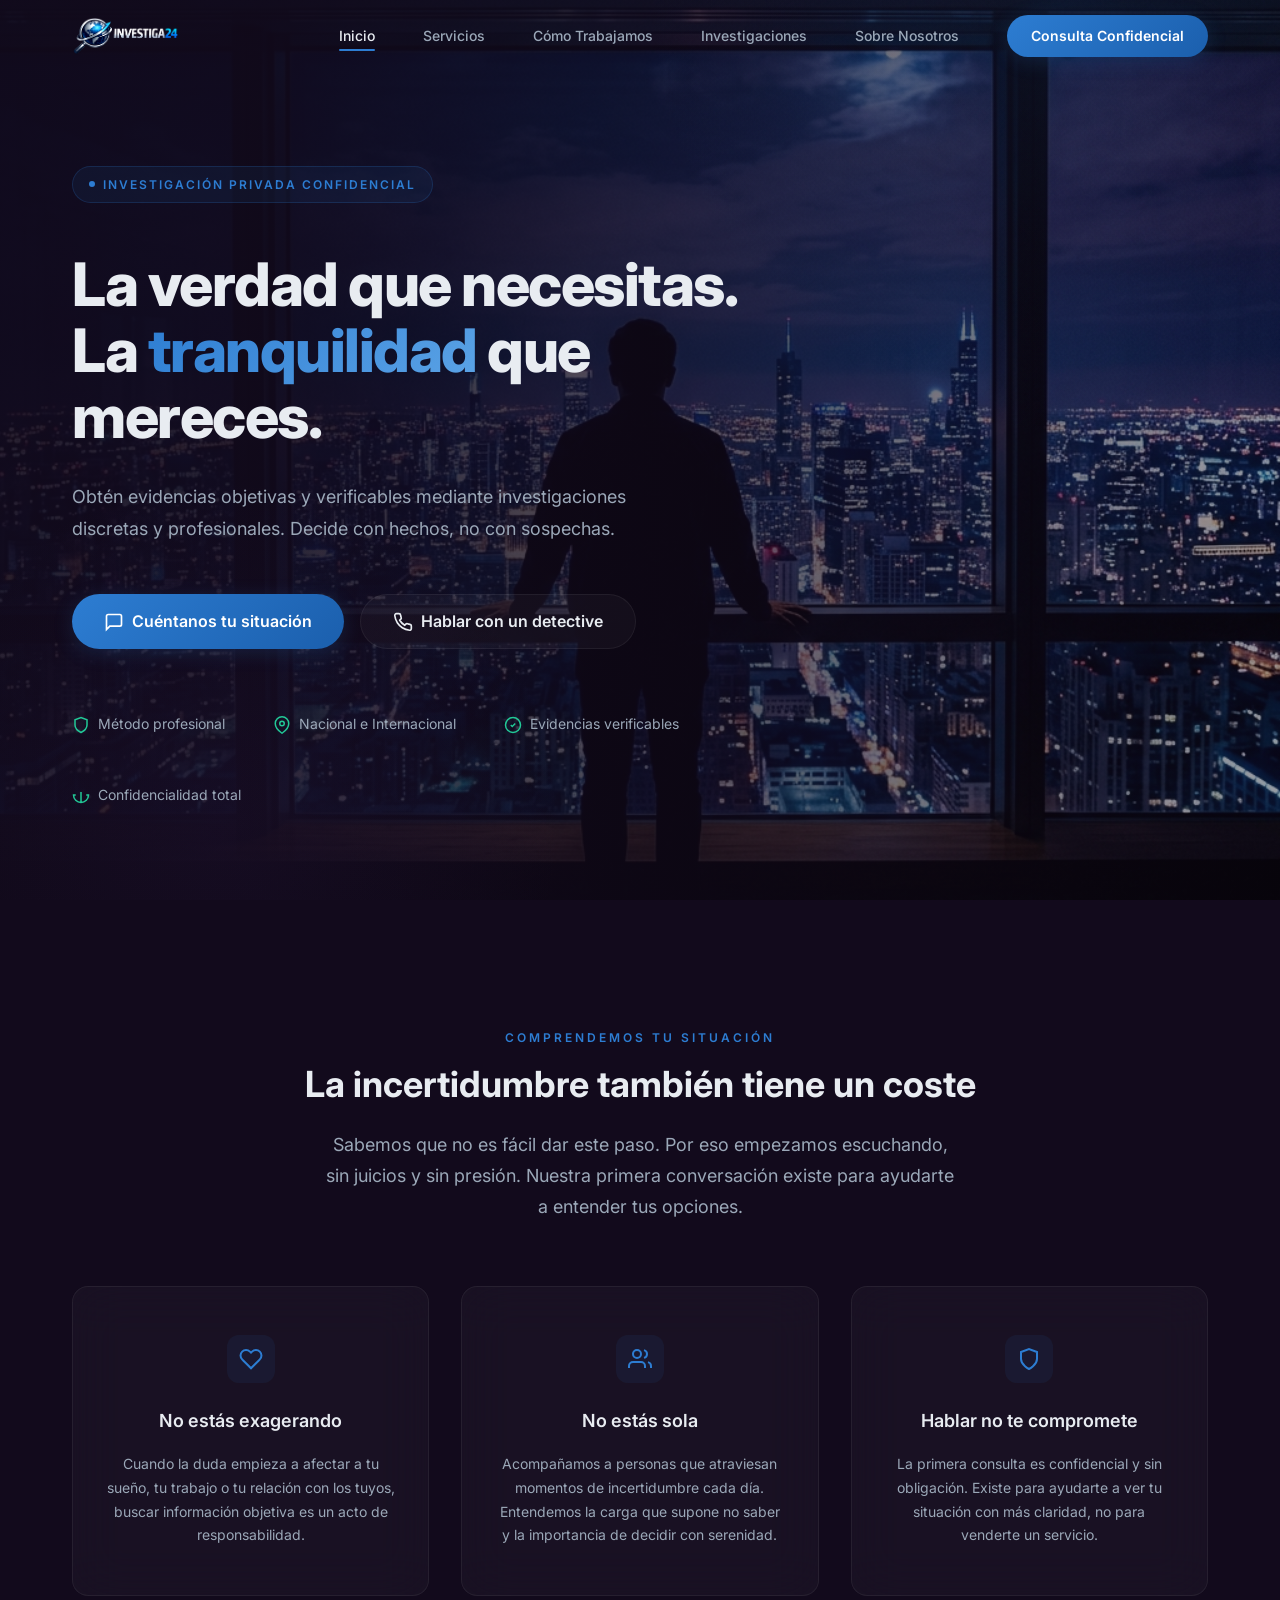
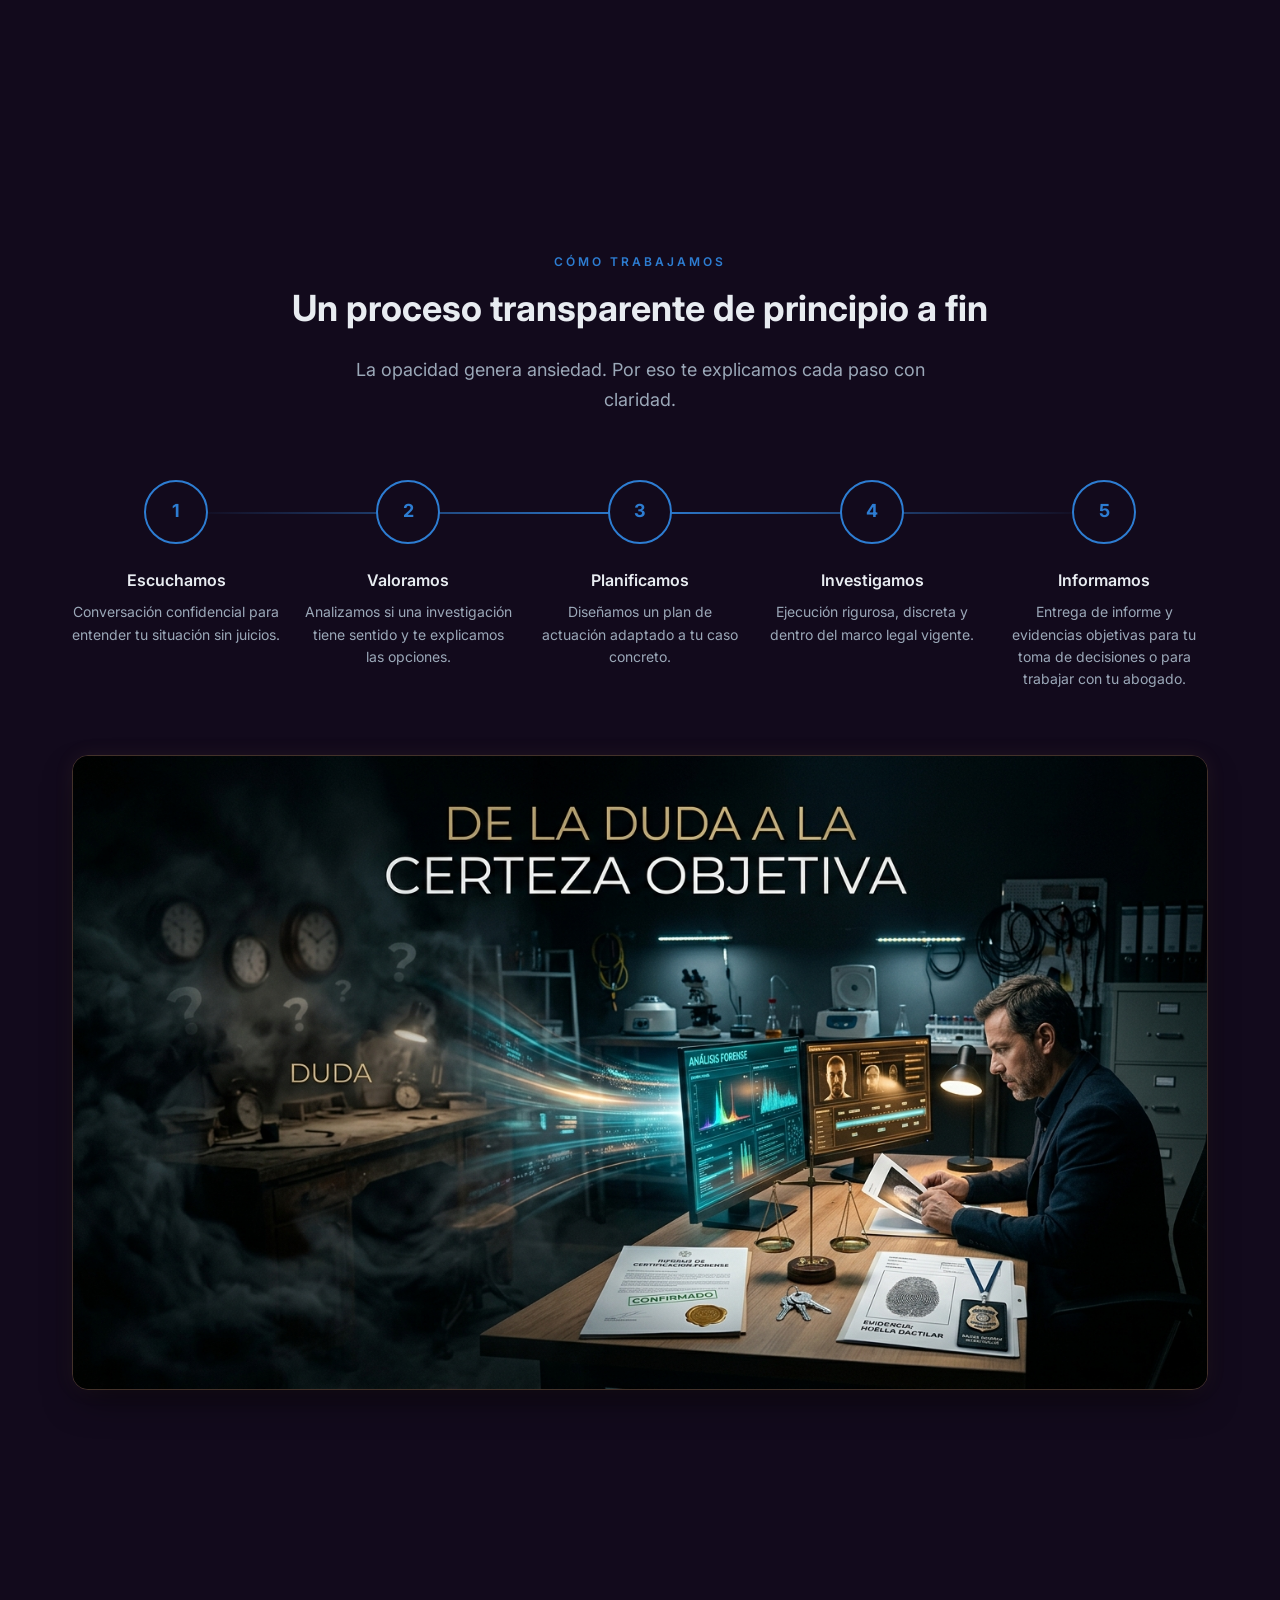
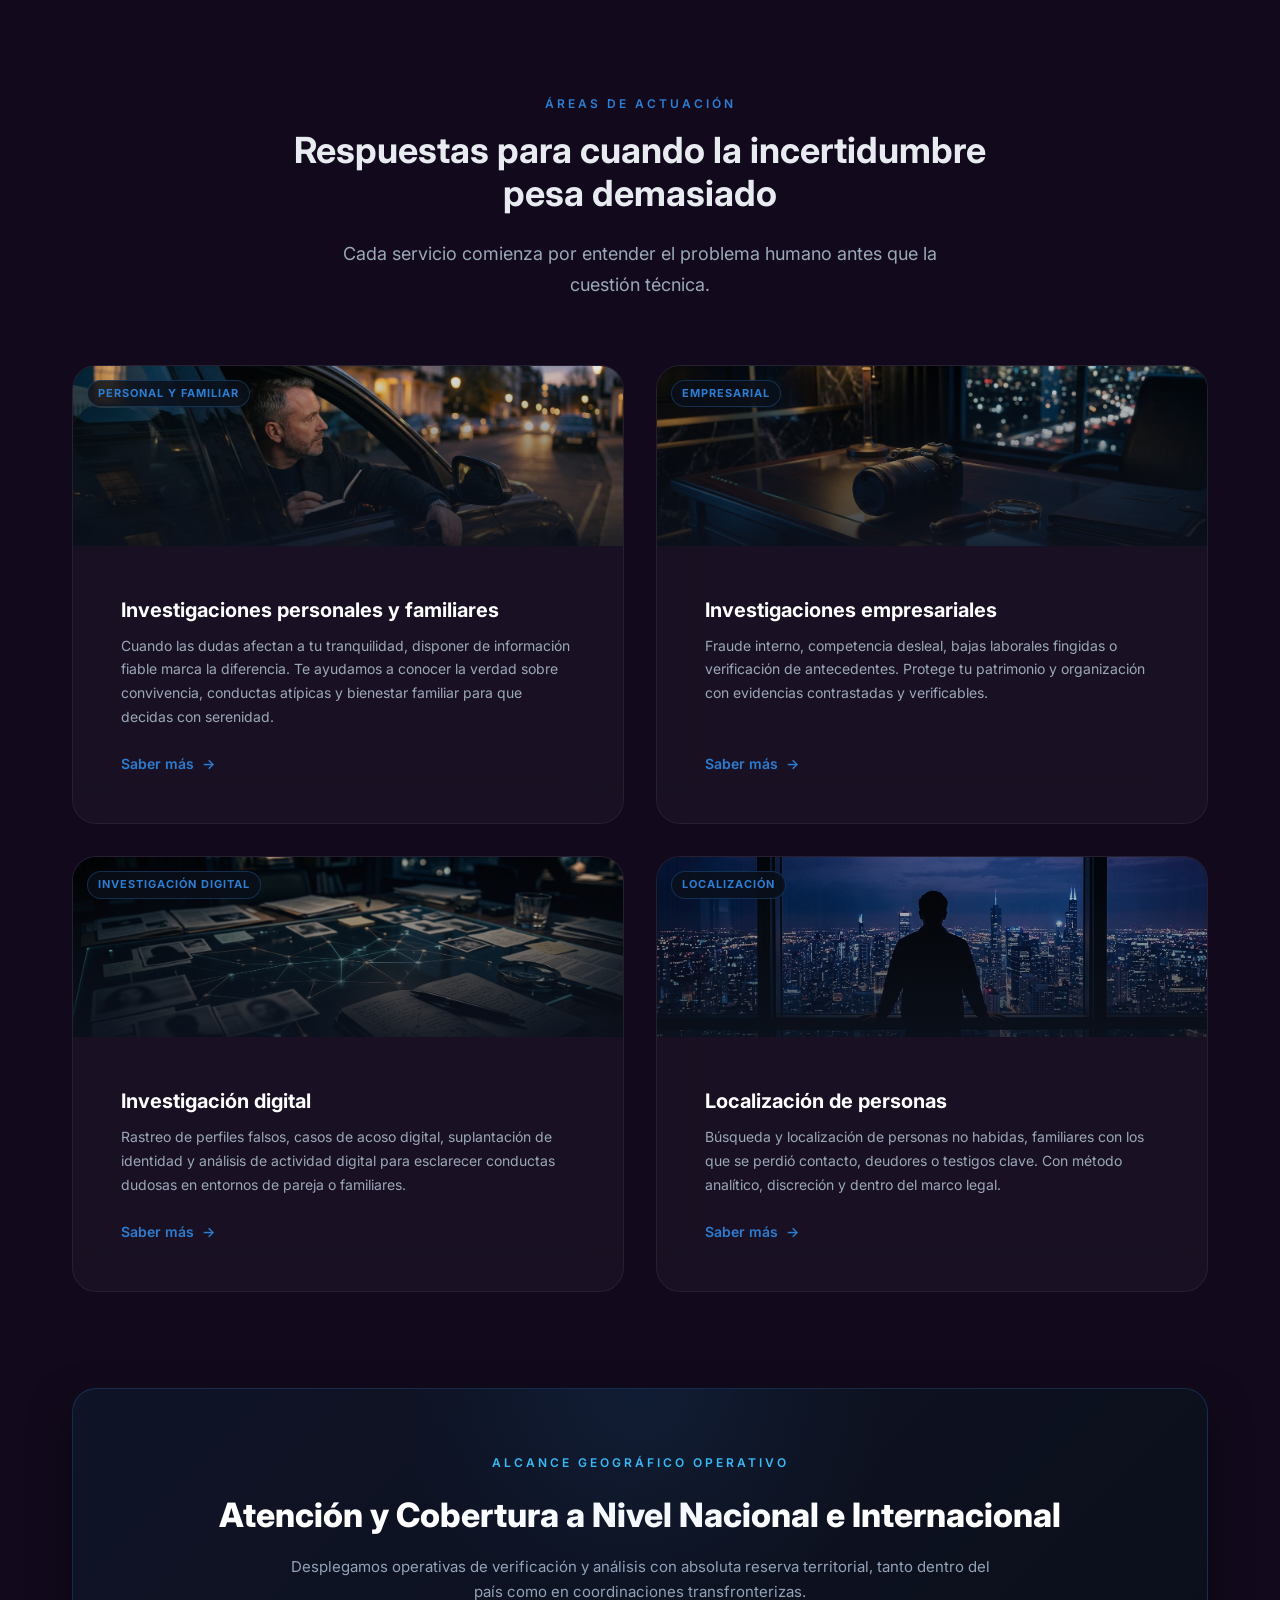
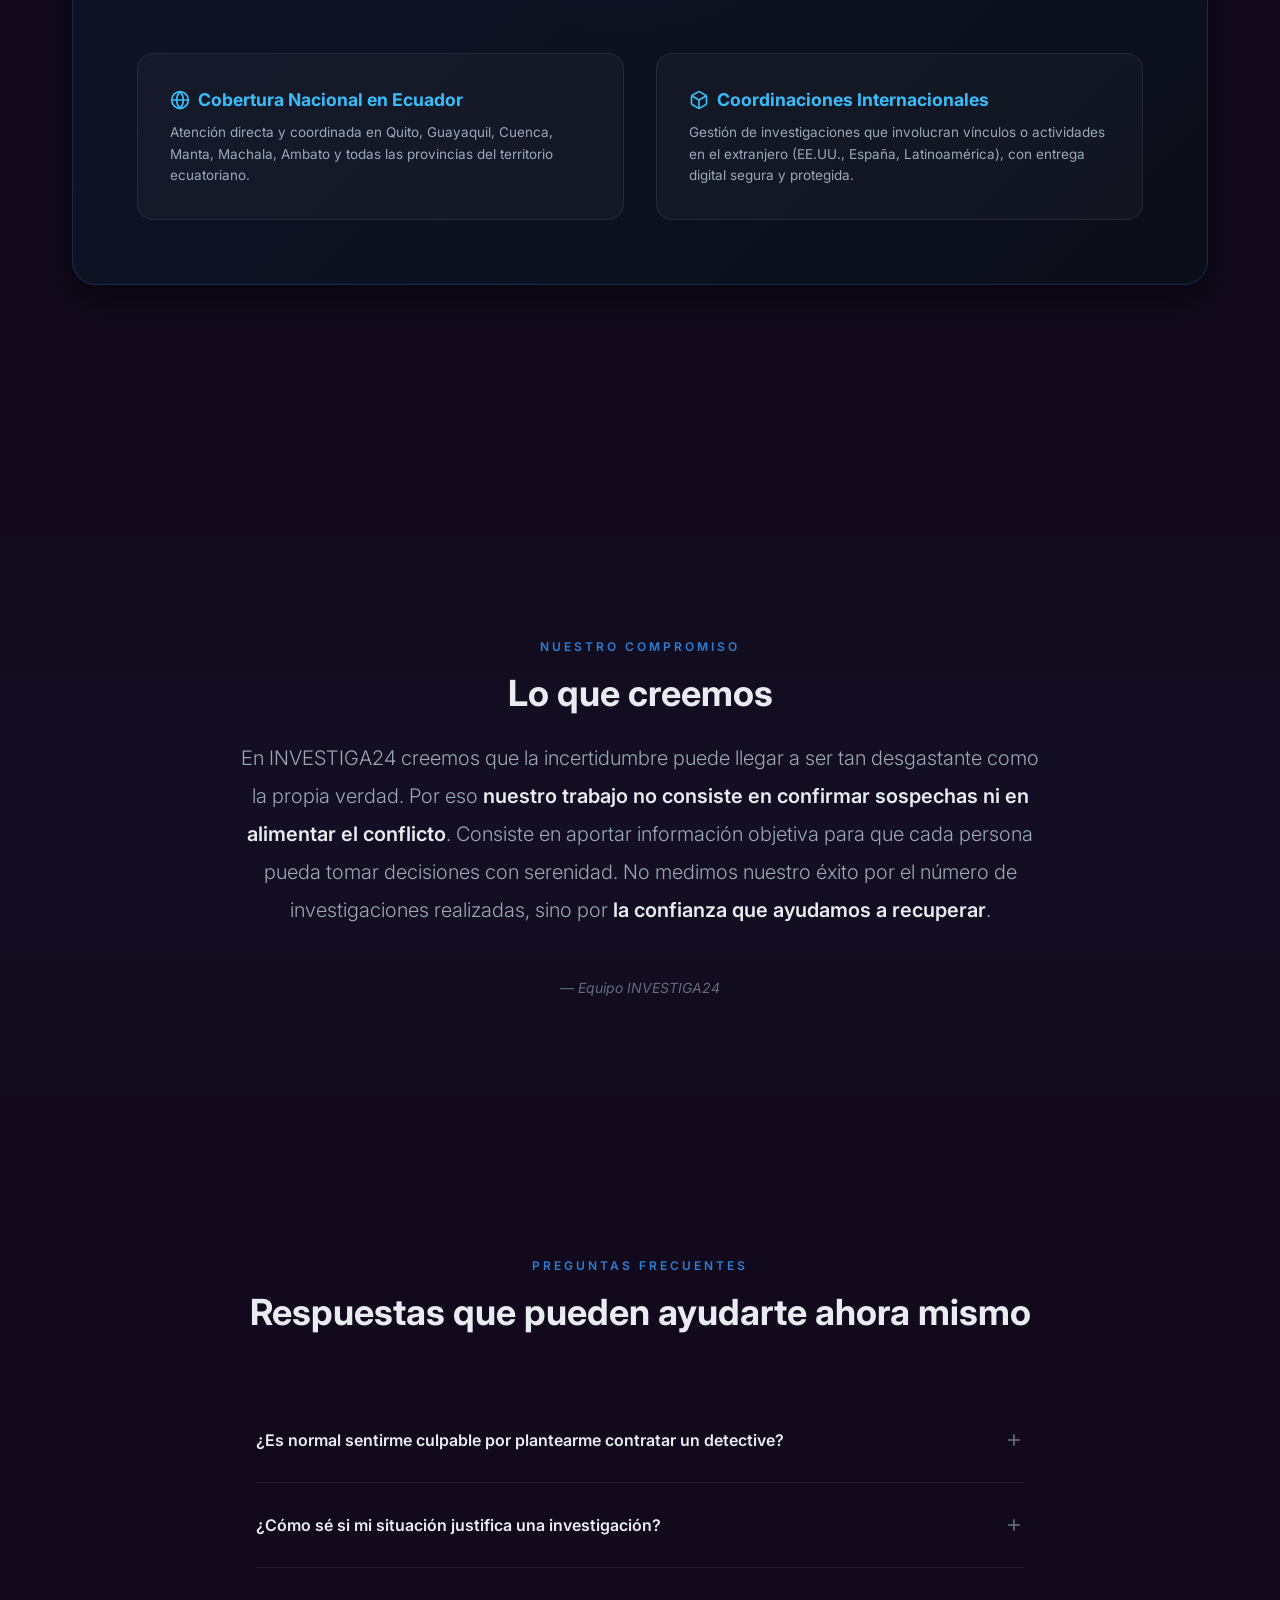
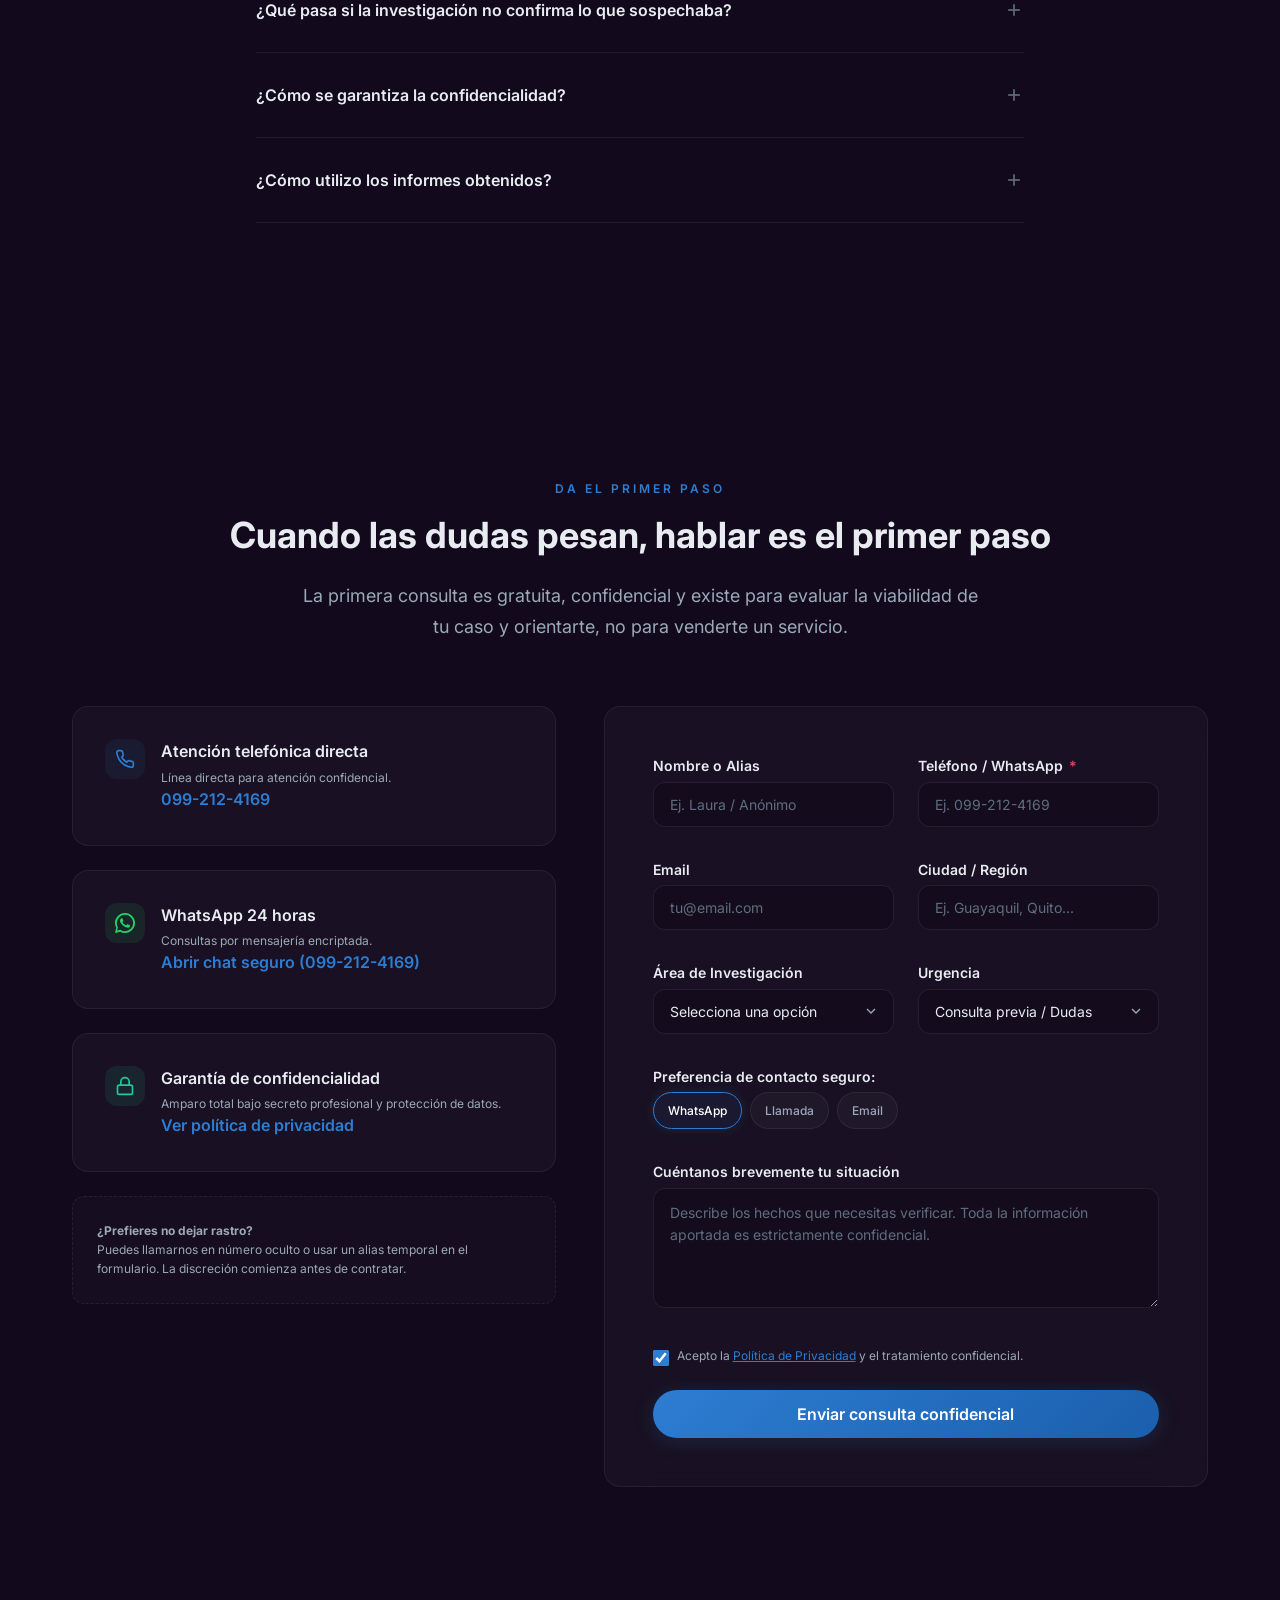
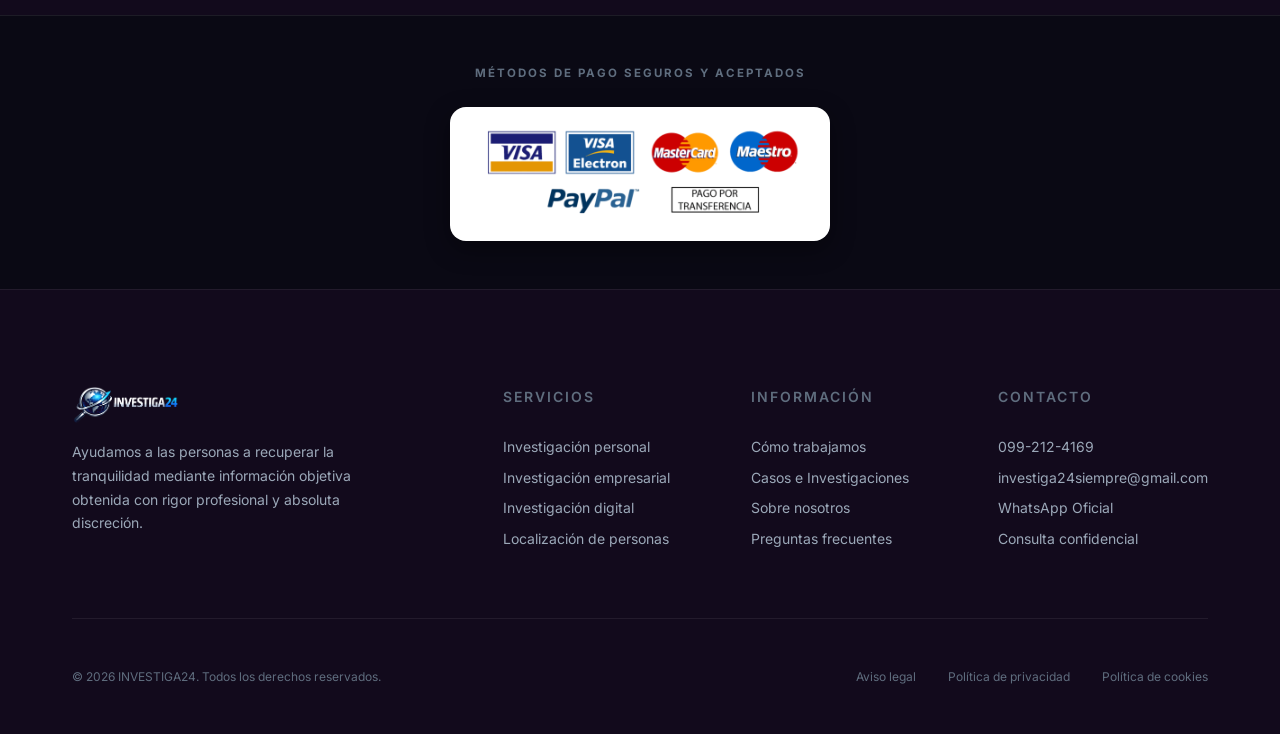
==== commit ba65360c: "Eliminacion de badges de bancos, integracion de banner oficial de logos metodos-pago.png y nueva fot" ====
--- a/web/index.html
+++ b/web/index.html
@@ -458,20 +458,13 @@
   <!-- Métodos de Pago Flexibles y Seguros -->
   <section class="payment-section">
     <div class="container">
-      <div class="payment-title">Métodos de Pago Seguros y Aceptados (Transferencia &bull; Depósito &bull; Giros Internacionales)</div>
-      <div class="payment-badges-wrap">
-        <span class="pay-badge"><span class="pay-dot"></span> Banco Pichincha</span>
-        <span class="pay-badge"><span class="pay-dot"></span> Banco Guayaquil</span>
-        <span class="pay-badge"><span class="pay-dot"></span> Produbanco</span>
-        <span class="pay-badge"><span class="pay-dot"></span> Banco Internacional</span>
-        <span class="pay-badge"><span class="pay-dot"></span> Banco del Pacífico</span>
-        <span class="pay-badge pay-intl"><span class="pay-dot"></span> Ría Money Transfer</span>
-        <span class="pay-badge pay-intl"><span class="pay-dot"></span> Remitly</span>
-      </div>
-    </div>
-  </section>
-
-  <!-- Footer -->
+      <div class="payment-title">Métodos de Pago Seguros y Aceptados</div>
+      <div class="payment-banner-box">
+        <img src="img/metodos-pago.png" alt="Métodos de Pago: Visa, MasterCard, Maestro, PayPal, Transferencia" class="payment-img" loading="lazy">
+      </div>
+    </div>
+  </section>
+
   <footer class="footer" id="footer">
     <div class="container">
       <div class="footer-grid">
--- a/web/css/style.css
+++ b/web/css/style.css
@@ -871,19 +871,42 @@
 
 /* --- Métodos de Pago --- */
 .payment-section {
-  padding: var(--space-3xl) 0;
+  padding: var(--space-2xl) 0;
   border-top: 1px solid rgba(255, 255, 255, 0.08);
   background: rgba(6, 9, 15, 0.6);
 }
 
 .payment-title {
   text-align: center;
-  font-size: 12px;
+  font-size: 11.5px;
   font-weight: 700;
   text-transform: uppercase;
   letter-spacing: 2px;
   color: var(--color-text-muted);
-  margin-bottom: var(--space-xl);
+  margin-bottom: var(--space-lg);
+}
+
+.payment-banner-box {
+  display: flex;
+  justify-content: center;
+  align-items: center;
+}
+
+.payment-img {
+  max-width: 380px;
+  width: 100%;
+  height: auto;
+  padding: 10px 18px;
+  background: #ffffff;
+  border-radius: var(--radius-lg);
+  box-shadow: 0 8px 24px rgba(0, 0, 0, 0.4);
+  border: 1px solid rgba(255, 255, 255, 0.2);
+  transition: transform var(--transition-normal);
+}
+
+.payment-img:hover {
+  transform: translateY(-2px);
+  box-shadow: 0 12px 28px rgba(0, 0, 0, 0.5);
 }
 
 .payment-badges-wrap {
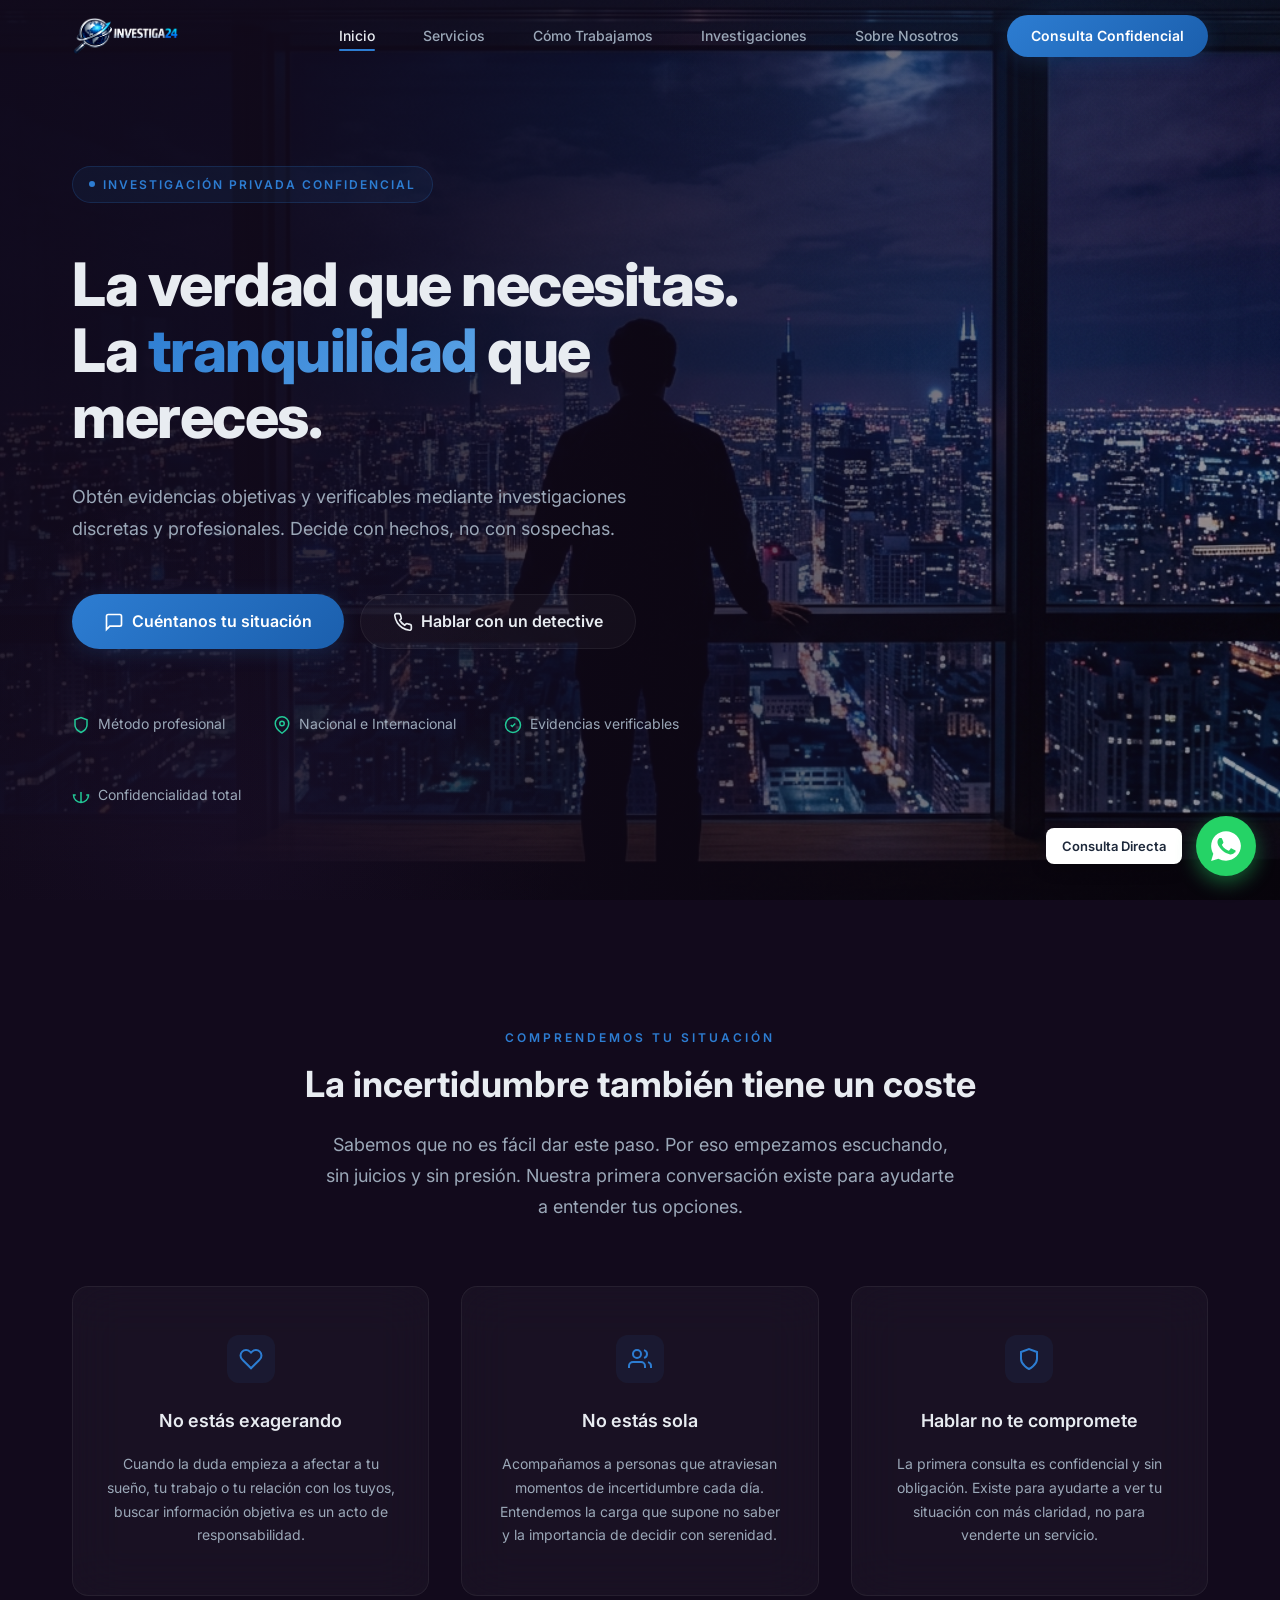
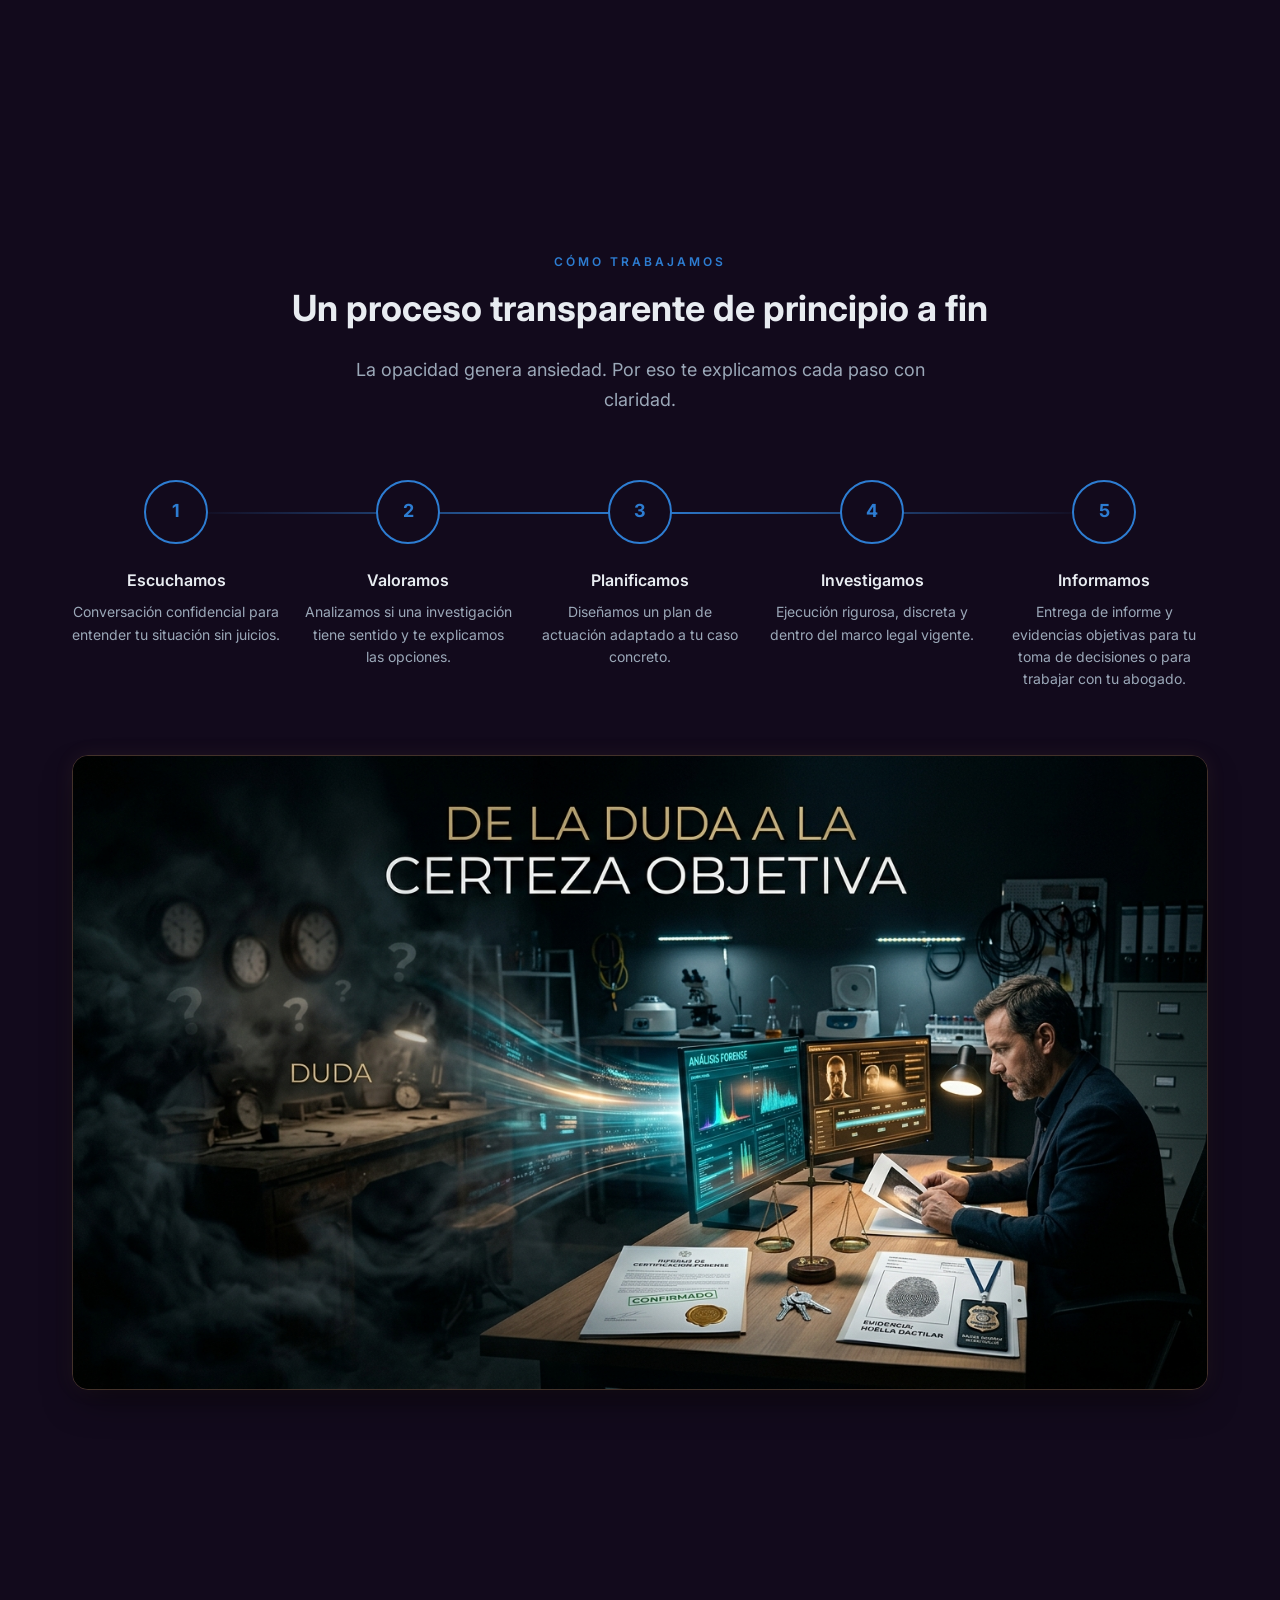
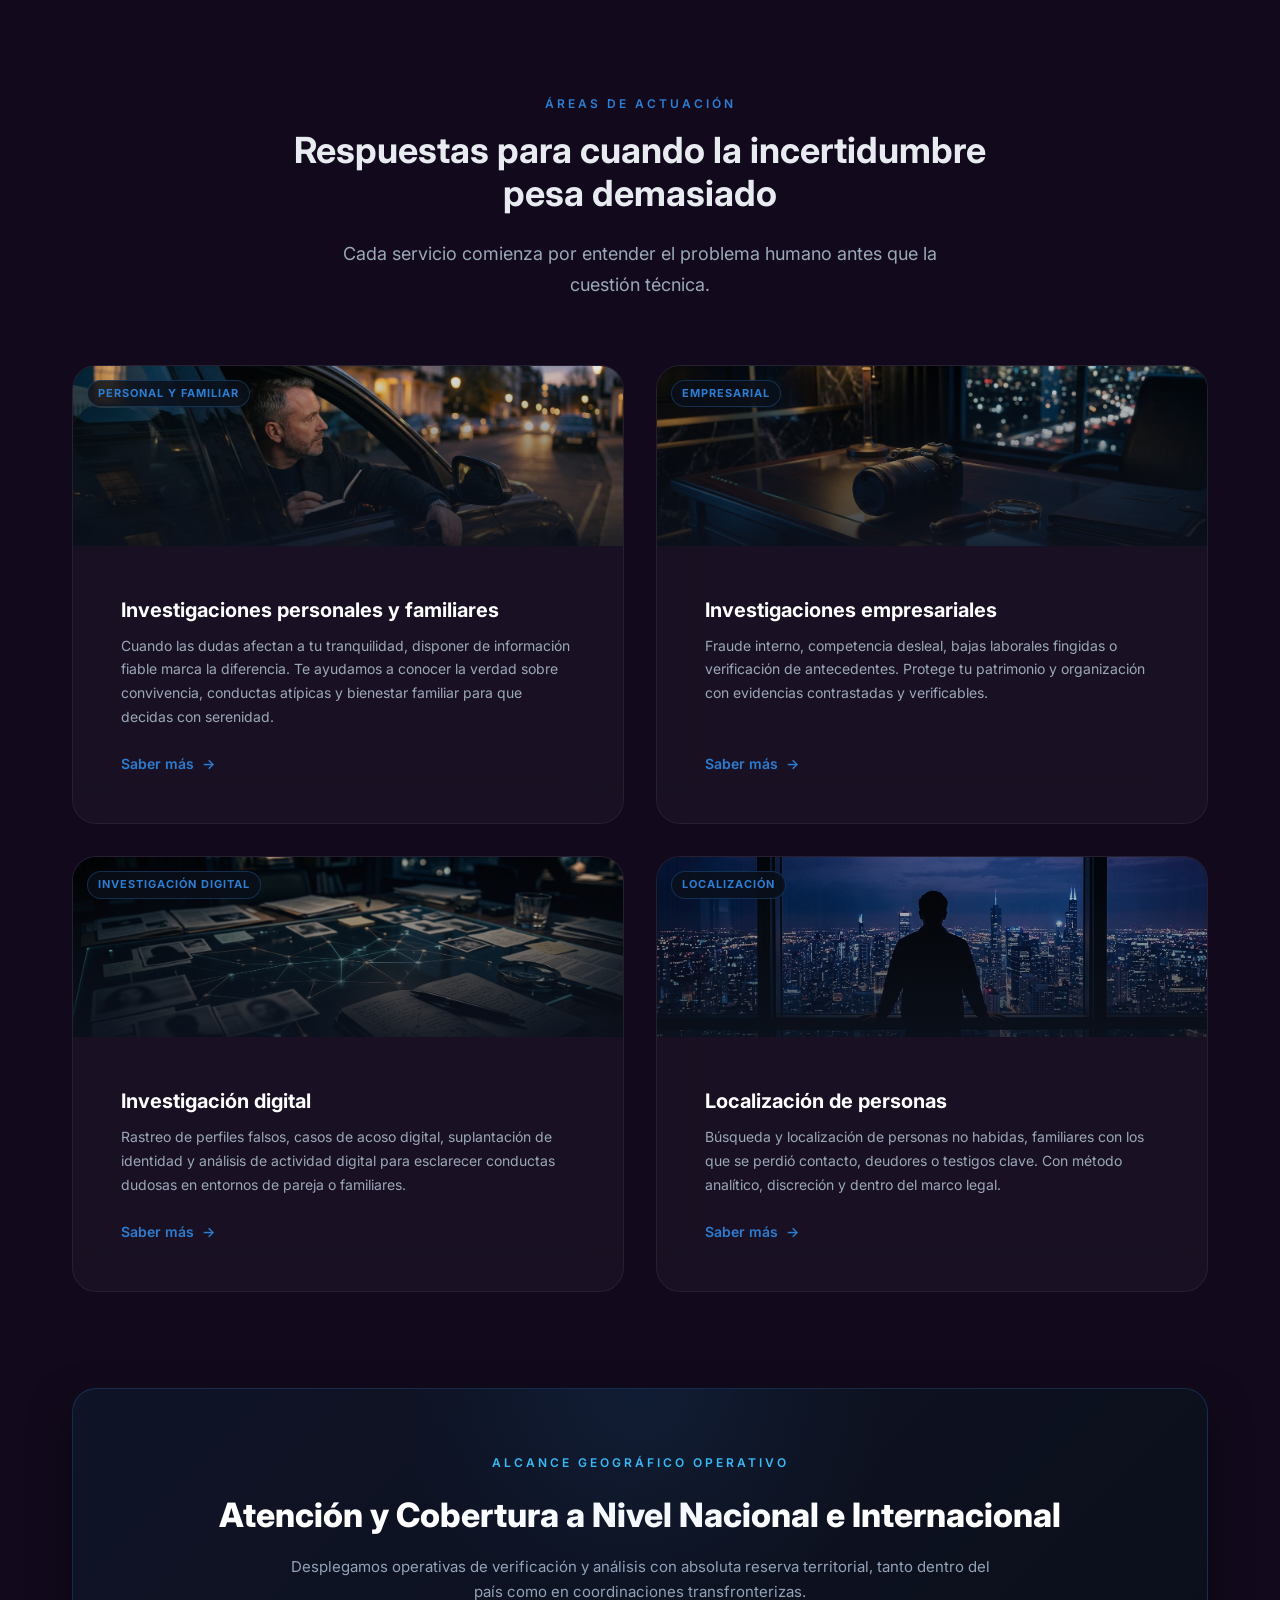
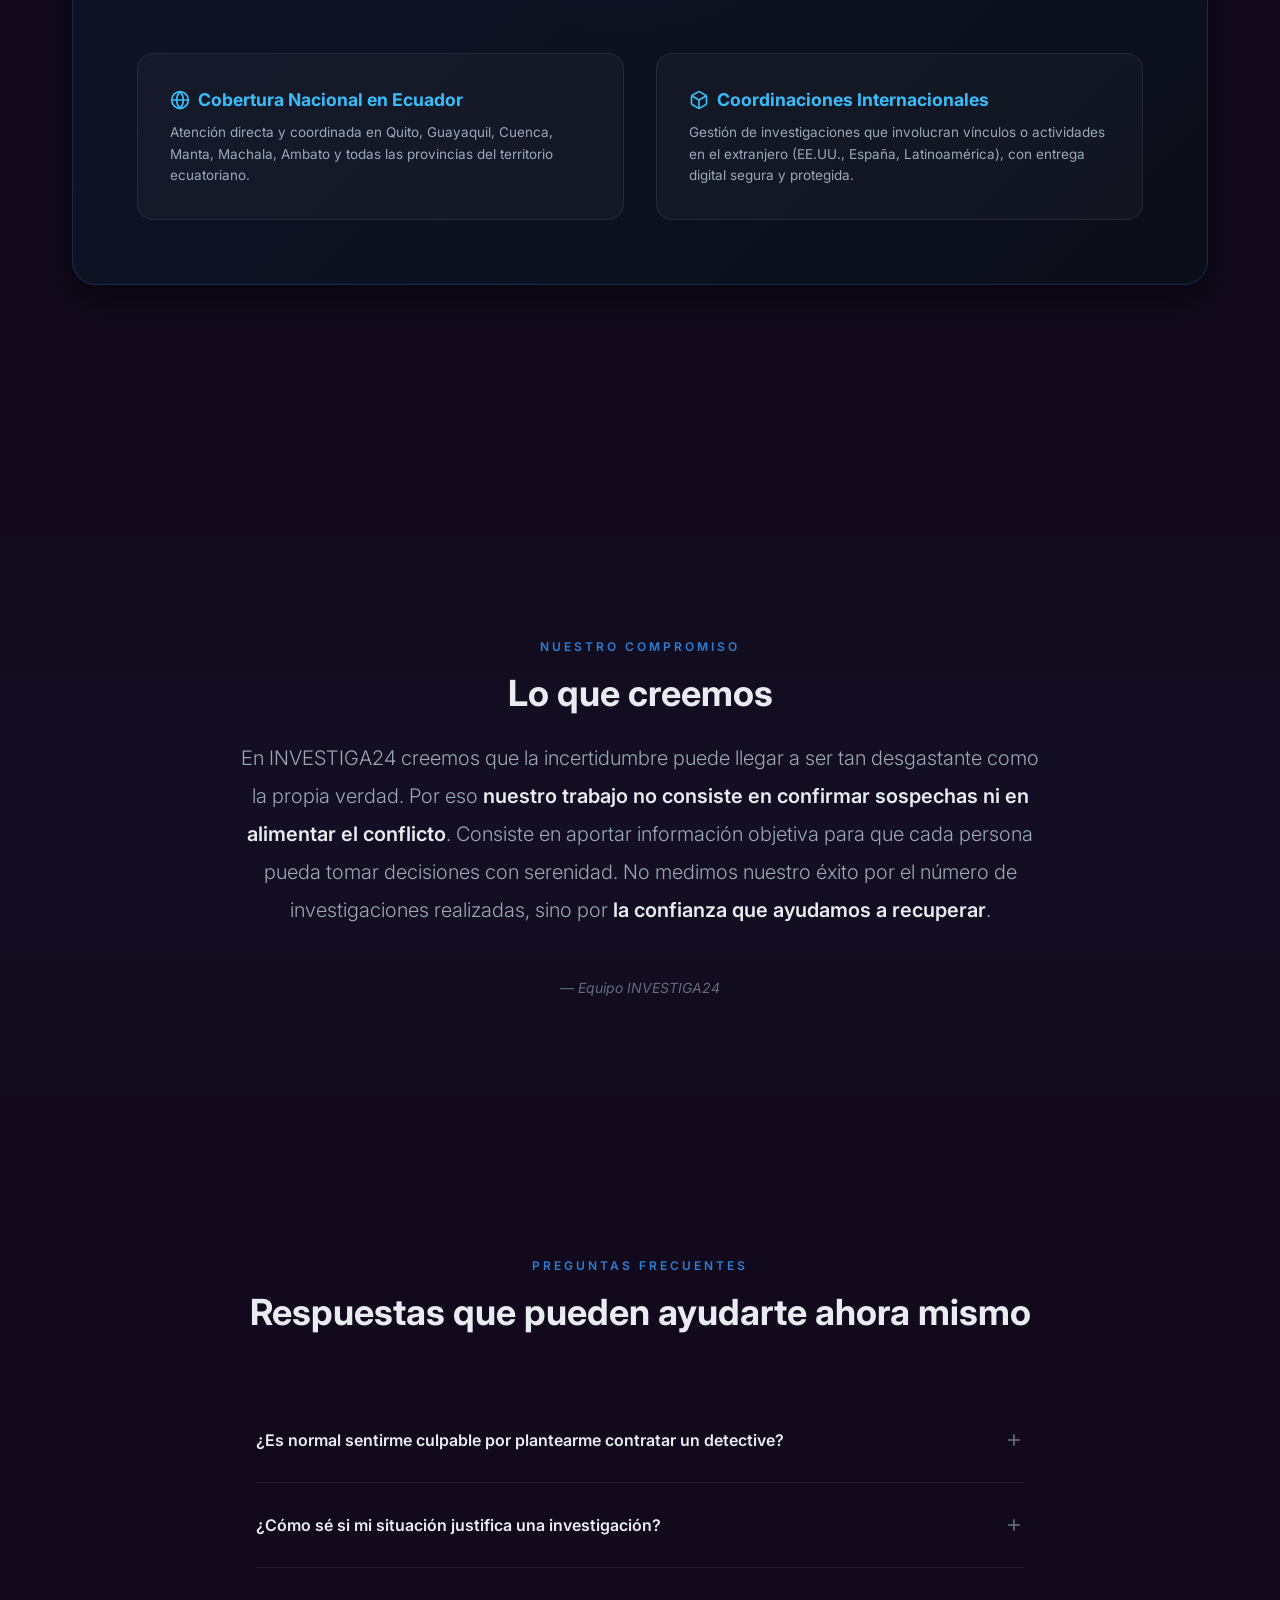
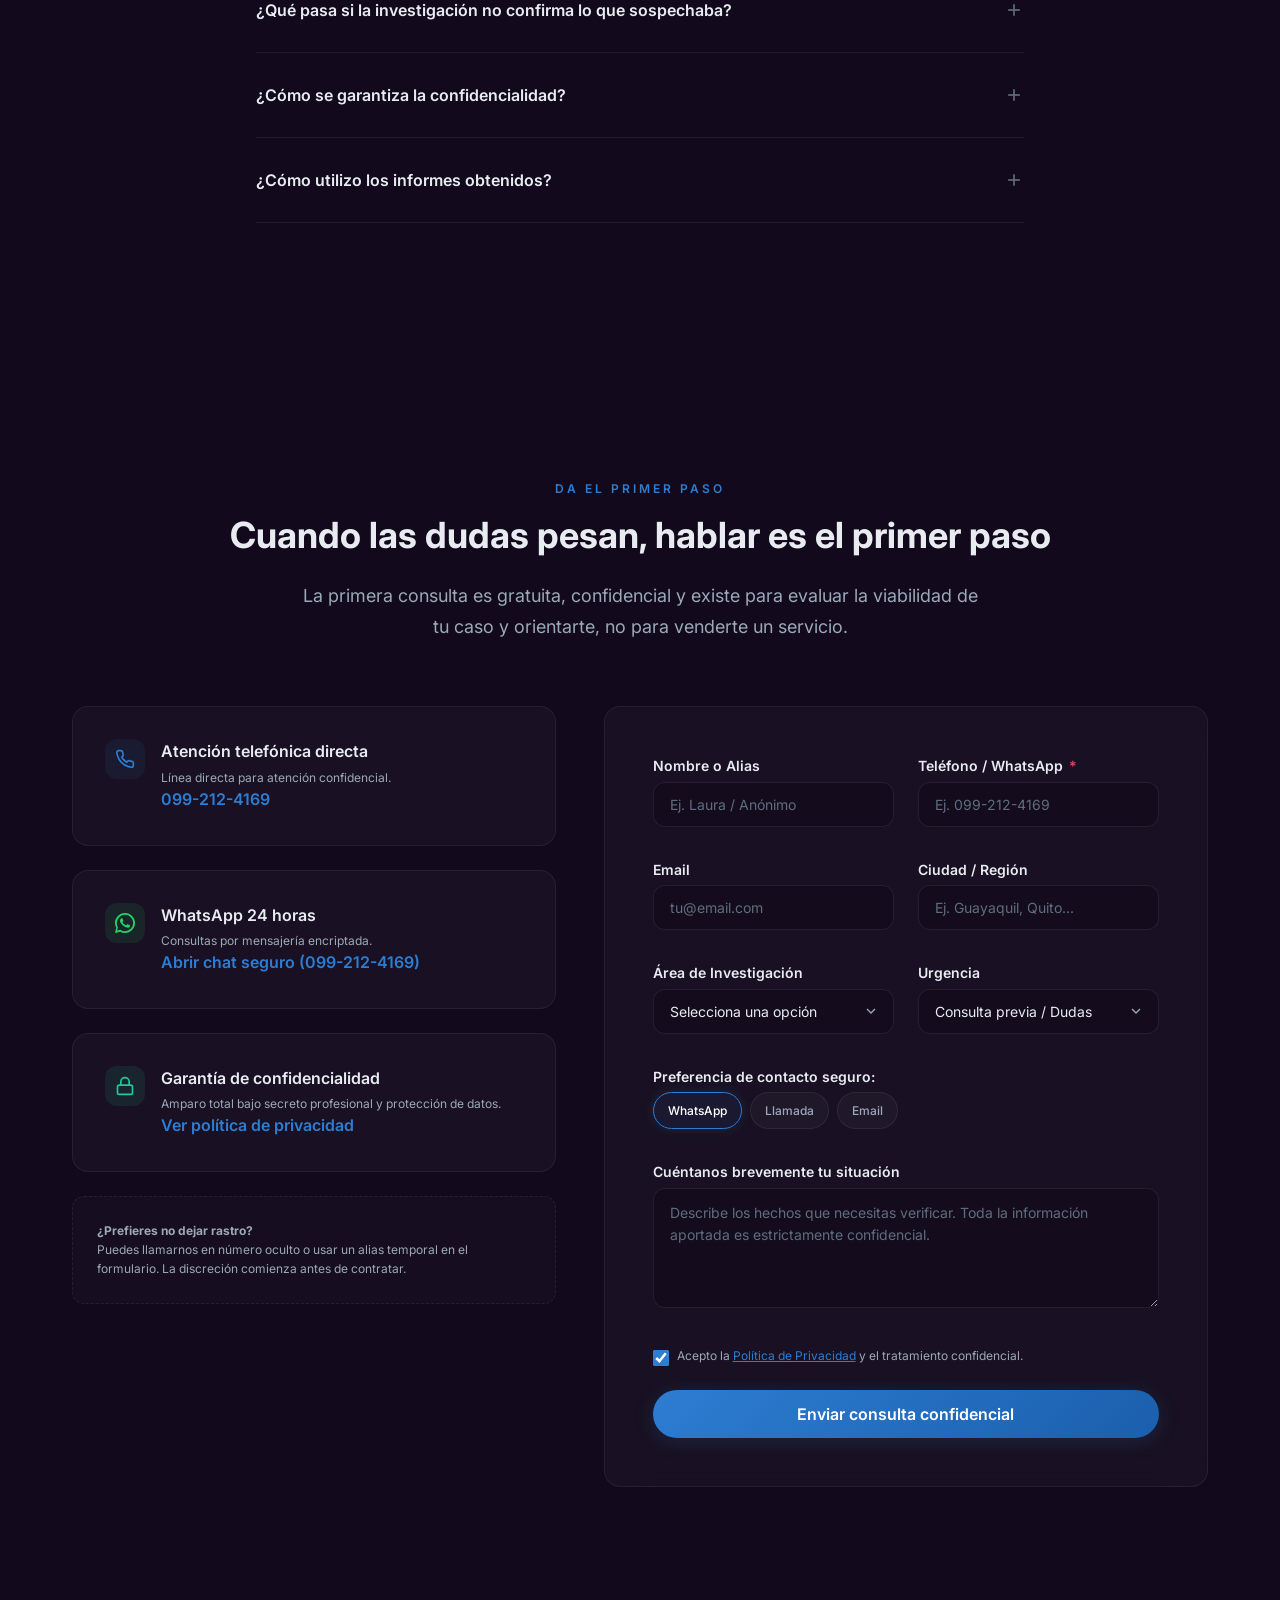
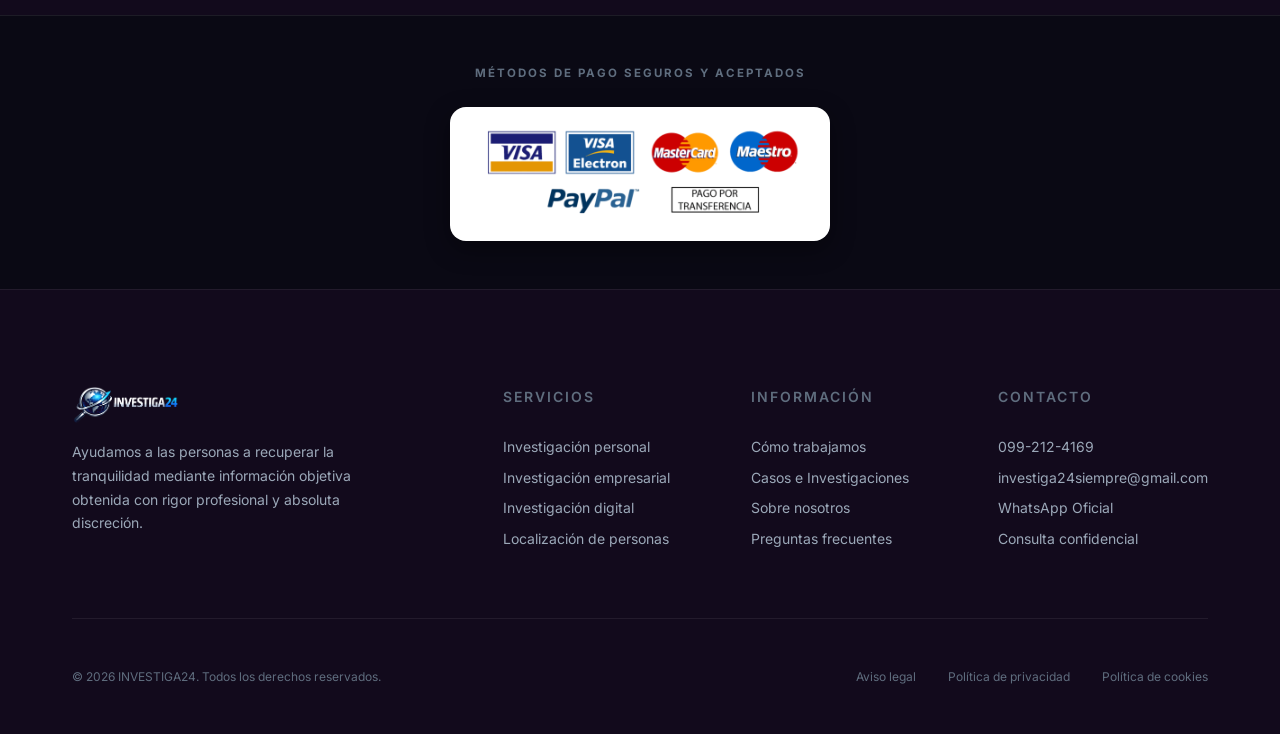
==== commit 748803e0: "Implementacion de boton flotante interactivo de WhatsApp personalizado con popup y tooltip en todas " ====
--- a/web/index.html
+++ b/web/index.html
@@ -11,7 +11,7 @@
   <meta property="og:type" content="website">
   <meta property="og:url" content="https://investiga24.com">
   <link rel="canonical" href="https://investiga24.com">
-  <link rel="stylesheet" href="css/style.css?v=3.0">
+  <link rel="stylesheet" href="css/style.css?v=3.2">
   <link rel="icon" type="image/svg+xml" href="data:image/svg+xml,<svg xmlns='http://www.w3.org/2000/svg' viewBox='0 0 100 100'><text y='.9em' font-size='90'>🔍</text></svg>">
 </head>
 <body>
@@ -505,6 +505,6 @@
     </div>
   </footer>
 
-  <script src="js/main.js"></script>
+  <script src="js/main.js?v=3.2"></script>
 </body>
 </html>
--- a/web/css/style.css
+++ b/web/css/style.css
@@ -1376,9 +1376,238 @@
     gap: var(--space-md);
     text-align: center;
   }
+  .hero-actions {
+    flex-direction: column;
+    align-items: stretch;
+  }
+  .hero-actions .btn {
+    width: 100%;
+    text-align: center;
+  }
   .cta-contact-info {
     flex-direction: column;
     gap: var(--space-md);
+  }
+}
+
+/* ==========================================================================
+   Floating WhatsApp Custom Widget
+   ========================================================================== */
+.wa-float-container {
+  position: fixed;
+  bottom: 24px;
+  right: 24px;
+  z-index: 99999;
+  font-family: inherit;
+}
+
+.wa-float-btn-wrapper {
+  display: flex;
+  align-items: center;
+  justify-content: flex-end;
+}
+
+.wa-float-tooltip {
+  background: #ffffff;
+  color: #1e293b;
+  font-size: 13px;
+  font-weight: 600;
+  padding: 8px 16px;
+  border-radius: 8px;
+  box-shadow: 0 4px 16px rgba(0, 0, 0, 0.25);
+  white-space: nowrap;
+  margin-right: 14px;
+  cursor: pointer;
+  transition: all 0.3s ease;
+  animation: waFloatPulse 2.5s infinite;
+  user-select: none;
+}
+
+@keyframes waFloatPulse {
+  0%, 100% {
+    transform: translateX(0);
+  }
+  50% {
+    transform: translateX(-4px);
+  }
+}
+
+.wa-float-btn {
+  width: 60px;
+  height: 60px;
+  border-radius: 50%;
+  background: #25D366;
+  border: none;
+  cursor: pointer;
+  box-shadow: 0 6px 20px rgba(37, 211, 102, 0.45);
+  display: flex;
+  align-items: center;
+  justify-content: center;
+  position: relative;
+  transition: all 0.3s cubic-bezier(0.4, 0, 0.2, 1);
+}
+
+.wa-float-btn:hover {
+  transform: scale(1.08);
+  box-shadow: 0 8px 25px rgba(37, 211, 102, 0.65);
+}
+
+.wa-icon-open,
+.wa-icon-close {
+  display: flex;
+  align-items: center;
+  justify-content: center;
+  transition: transform 0.3s ease, opacity 0.3s ease;
+}
+
+.wa-icon-close {
+  display: none;
+}
+
+.wa-float-container.active .wa-icon-open {
+  display: none;
+}
+
+.wa-float-container.active .wa-icon-close {
+  display: flex;
+  animation: waRotateIn 0.3s ease;
+}
+
+@keyframes waRotateIn {
+  from { transform: rotate(-90deg) scale(0.5); opacity: 0; }
+  to { transform: rotate(0deg) scale(1); opacity: 1; }
+}
+
+/* Popup Card */
+.wa-popup-card {
+  position: absolute;
+  bottom: 74px;
+  right: 0;
+  width: 330px;
+  max-width: calc(100vw - 32px);
+  background: #ffffff;
+  border-radius: 16px;
+  box-shadow: 0 16px 45px rgba(0, 0, 0, 0.4);
+  overflow: hidden;
+  opacity: 0;
+  visibility: hidden;
+  transform: translateY(15px) scale(0.95);
+  transition: all 0.3s cubic-bezier(0.16, 1, 0.3, 1);
+}
+
+.wa-float-container.active .wa-popup-card {
+  opacity: 1;
+  visibility: visible;
+  transform: translateY(0) scale(1);
+}
+
+.wa-popup-header {
+  background: linear-gradient(135deg, #128c7e 0%, #25d366 100%);
+  padding: 16px 18px;
+  color: #ffffff;
+  display: flex;
+  gap: 12px;
+  align-items: flex-start;
+}
+
+.wa-header-icon {
+  flex-shrink: 0;
+  margin-top: 2px;
+}
+
+.wa-header-text {
+  flex: 1;
+}
+
+.wa-header-title {
+  margin: 0 0 4px;
+  font-size: 15px;
+  font-weight: 700;
+  color: #ffffff;
+  line-height: 1.2;
+}
+
+.wa-header-sub {
+  margin: 0;
+  font-size: 11.5px;
+  color: rgba(255, 255, 255, 0.92);
+  line-height: 1.4;
+}
+
+.wa-popup-body {
+  padding: 16px;
+  background: #ffffff;
+}
+
+.wa-reply-time {
+  font-size: 11px;
+  color: #64748b;
+  margin-bottom: 12px;
+  text-align: left;
+}
+
+.wa-agent-card {
+  display: flex;
+  align-items: center;
+  gap: 12px;
+  padding: 12px 14px;
+  background: #f8fafc;
+  border: 1px solid #e2e8f0;
+  border-left: 4px solid #22c55e;
+  border-radius: 12px;
+  text-decoration: none;
+  transition: all 0.2s ease;
+}
+
+.wa-agent-card:hover {
+  background: #f0fdf4;
+  border-color: #86efac;
+  transform: translateY(-2px);
+  box-shadow: 0 6px 16px rgba(34, 197, 94, 0.18);
+}
+
+.wa-agent-avatar {
+  flex-shrink: 0;
+  display: flex;
+  align-items: center;
+  justify-content: center;
+}
+
+.wa-agent-info {
+  flex: 1;
+  text-align: left;
+}
+
+.wa-agent-name {
+  font-size: 14px;
+  font-weight: 700;
+  color: #0f172a;
+  margin-bottom: 2px;
+}
+
+.wa-agent-role {
+  font-size: 11.5px;
+  color: #64748b;
+}
+
+.wa-agent-btn {
+  flex-shrink: 0;
+  display: flex;
+  align-items: center;
+  justify-content: center;
+}
+
+@media (max-width: 480px) {
+  .wa-float-container {
+    bottom: 18px;
+    right: 18px;
+  }
+  .wa-popup-card {
+    width: 295px;
+    bottom: 70px;
+  }
+  .wa-float-tooltip {
+    display: none;
   }
 }
 
